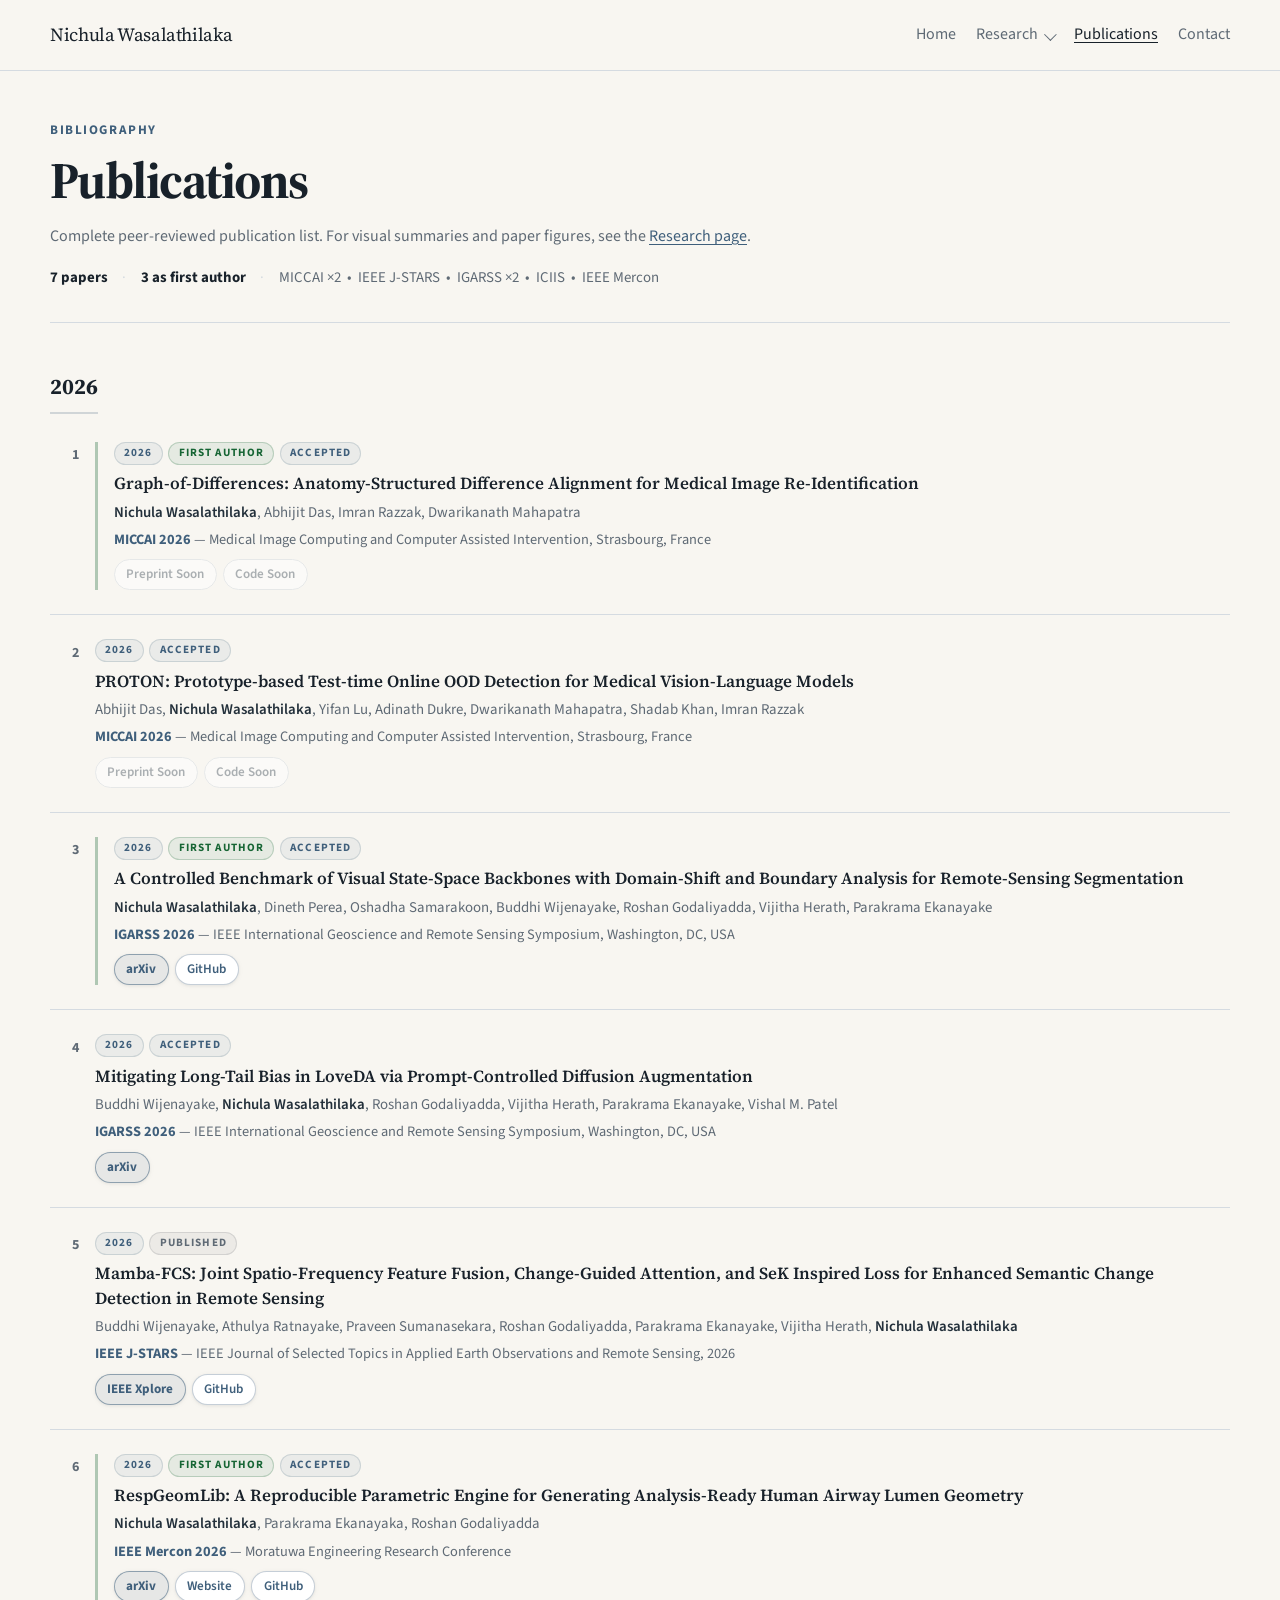
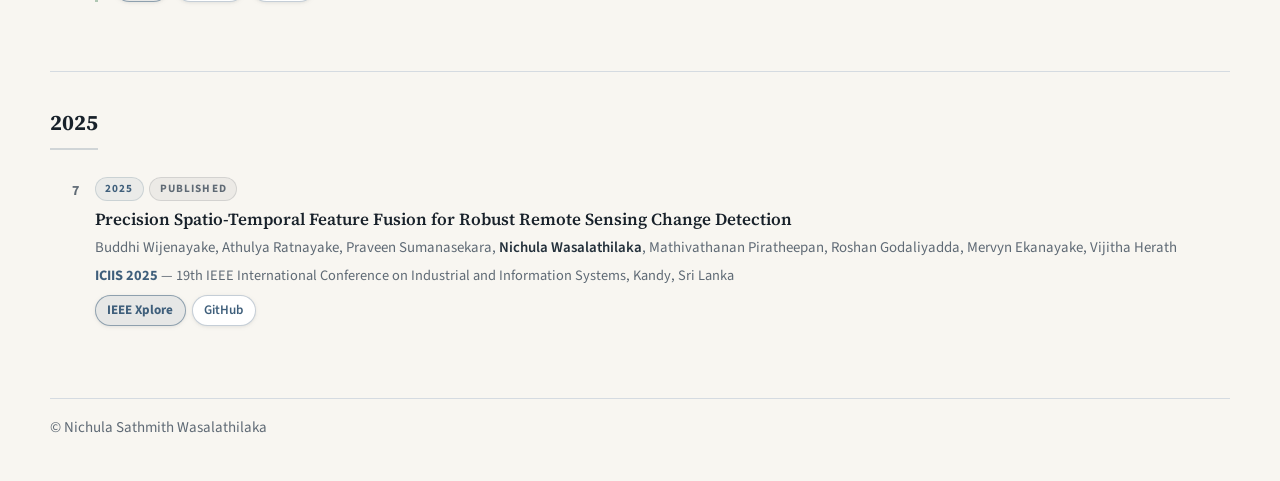
==== publications.html @ 3d4796ad "updated the portfolio" ====
<!DOCTYPE html>
<html lang="en">
<head>
  <meta charset="UTF-8" />
  <meta name="viewport" content="width=device-width, initial-scale=1.0" />
  <title>Publications | Nichula Sathmith Wasalathilaka</title>
  <meta name="description" content="Full publication list for Nichula Sathmith Wasalathilaka — 7 papers across MICCAI, IEEE J-STARS, IGARSS, ICIIS, and IEEE Mercon." />
  <meta name="author" content="Nichula Sathmith Wasalathilaka" />
  <meta name="robots" content="index, follow, max-image-preview:large" />
  <meta name="theme-color" content="#f8f6f1" />
  <link rel="icon" href="images/nichula_2.jpg" type="image/jpeg" />
  <link rel="apple-touch-icon" href="images/nichula_2.jpg" />
  <link rel="preconnect" href="https://fonts.googleapis.com" />
  <link rel="preconnect" href="https://fonts.gstatic.com" crossorigin />
  <link href="https://fonts.googleapis.com/css2?family=Source+Sans+3:wght@400;500;600;700&family=Source+Serif+4:wght@600;700;800&display=swap" rel="stylesheet" />
  <style>
    :root {
      --bg: #f8f6f1;
      --surface: #ffffff;
      --text: #23303b;
      --heading: #18212a;
      --muted: #5f6a75;
      --accent: #3f5f7b;
      --line: #d5dbe1;
      --radius: 0.65rem;
      --max-width: 1180px;
      --shadow-sm: 0 1px 3px rgba(24, 33, 42, 0.06), 0 1px 6px rgba(24, 33, 42, 0.04);
      --shadow-md: 0 4px 16px rgba(24, 33, 42, 0.09), 0 1px 4px rgba(24, 33, 42, 0.05);
    }

    * { box-sizing: border-box; margin: 0; padding: 0; }
    html { scroll-behavior: smooth; }
    body { font-family: "Source Sans 3", sans-serif; background: var(--bg); color: var(--text); line-height: 1.72; }
    img { display: block; max-width: 100%; }
    a { color: var(--accent); text-decoration: underline; text-decoration-thickness: 1px; text-underline-offset: 0.18em; }
    a:hover { color: var(--heading); }
    a:focus-visible, button:focus-visible { outline: 2px solid var(--accent); outline-offset: 3px; }

    .container { width: min(calc(100% - 2rem), var(--max-width)); margin: 0 auto; }

    /* ── Nav ── */
    .site-header {
      position: sticky; top: 0; z-index: 20;
      background: rgba(248, 246, 241, 0.94);
      border-bottom: 1px solid var(--line);
      backdrop-filter: blur(10px); -webkit-backdrop-filter: blur(10px);
    }
    .nav-bar { min-height: 4.4rem; display: flex; align-items: center; justify-content: space-between; gap: 1rem; }
    .brand { font-family: "Source Serif 4", serif; font-size: 1.16rem; line-height: 1.2; letter-spacing: -0.02em; color: var(--heading); text-decoration: none; }
    .nav-links { list-style: none; display: flex; flex-wrap: wrap; gap: 0.8rem 1.25rem; align-items: center; }
    .nav-links > li { position: relative; }
    .nav-links a { display: inline-flex; align-items: center; min-height: 2.5rem; color: var(--muted); text-decoration: none; transition: color 0.18s ease; }
    .nav-links a:hover, .nav-links a:focus-visible, .nav-links a.is-active { color: var(--heading); text-decoration: underline; }
    .nav-dropdown { position: relative; }
    .nav-dropdown-summary {
      display: inline-flex; align-items: center; gap: 0.45rem; min-height: 2.5rem;
      color: var(--muted); cursor: pointer; font: inherit; list-style: none; text-decoration: none;
    }
    .nav-dropdown-summary::-webkit-details-marker { display: none; }
    .nav-dropdown-summary:hover, .nav-dropdown-summary:focus-visible,
    .nav-dropdown[open] > .nav-dropdown-summary { color: var(--heading); }
    .nav-dropdown-summary::after {
      content: ""; width: 0.5rem; height: 0.5rem;
      border-right: 1.5px solid currentColor; border-bottom: 1.5px solid currentColor;
      transform: rotate(45deg) translateY(-0.08rem); transform-origin: 50% 50%; transition: transform 0.2s ease;
    }
    .nav-dropdown[open] > .nav-dropdown-summary::after,
    .nav-dropdown:hover > .nav-dropdown-summary::after,
    .nav-dropdown:focus-within > .nav-dropdown-summary::after { transform: rotate(225deg) translateY(-0.02rem); }
    .nav-dropdown-menu {
      position: absolute; top: calc(100% + 0.8rem); left: 0; z-index: 30;
      width: clamp(14.5rem, 24vw, 17.5rem); padding: 0.55rem;
      border: 1px solid var(--line); border-radius: 1.25rem;
      background: linear-gradient(180deg, rgba(255,255,255,0.94) 0%, rgba(248,246,241,0.98) 100%);
      box-shadow: 0 18px 42px rgba(24,33,42,0.1);
      backdrop-filter: blur(14px); -webkit-backdrop-filter: blur(14px);
      opacity: 0; visibility: hidden; pointer-events: none;
      transform: translateY(0.75rem); transition: opacity 0.2s ease, transform 0.2s ease, visibility 0.2s ease;
    }
    .nav-dropdown-menu::before {
      content: ""; display: block; height: 0.18rem; margin: 0.2rem 0 0.5rem; border-radius: 999px;
      background: linear-gradient(90deg, rgba(63,95,123,0.12) 0%, rgba(63,95,123,0.52) 45%, rgba(63,95,123,0.12) 100%);
    }
    .nav-dropdown[open] > .nav-dropdown-menu,
    .nav-dropdown:hover > .nav-dropdown-menu,
    .nav-dropdown:focus-within > .nav-dropdown-menu { opacity: 1; visibility: visible; pointer-events: auto; transform: translateY(0); }
    .nav-dropdown-menu ul { list-style: none; display: grid; gap: 0.2rem; }
    .nav-dropdown-menu a {
      display: block; padding: 0.85rem 1rem; border: 1px solid transparent; border-radius: 0.95rem;
      color: var(--heading); font-size: 0.97rem; font-weight: 600; line-height: 1.35; text-decoration: none;
      transition: background-color 0.2s ease, border-color 0.2s ease, color 0.2s ease, transform 0.2s ease;
    }
    .nav-dropdown-menu a:hover, .nav-dropdown-menu a:focus-visible {
      border-color: rgba(63,95,123,0.16); background: rgba(63,95,123,0.08); transform: translateY(-1px);
    }

    /* ── Page layout ── */
    main { padding: 3rem 0; }

    .page-header { padding-bottom: 2rem; border-bottom: 1px solid var(--line); }
    .page-kicker { display: block; margin-bottom: 0.7rem; color: var(--accent); font-size: 0.82rem; font-weight: 700; letter-spacing: 0.12em; text-transform: uppercase; }
    .page-title { font-family: "Source Serif 4", serif; font-size: clamp(2.1rem, 4vw, 3.2rem); line-height: 1.08; letter-spacing: -0.03em; color: var(--heading); }
    .page-intro { max-width: 44rem; margin-top: 0.9rem; color: var(--muted); }
    .page-stats { margin-top: 0.9rem; font-size: 0.93rem; color: var(--muted); display: flex; flex-wrap: wrap; gap: 0.35rem 0.9rem; align-items: center; }
    .page-stats strong { color: var(--heading); }

    /* ── Bibliography ── */
    .pub-year-section { margin-top: 2.8rem; }
    .pub-year-section + .pub-year-section { padding-top: 2rem; border-top: 1px solid var(--line); }

    .pub-year-label {
      font-family: "Source Serif 4", serif; font-size: 1.38rem; color: var(--heading);
      margin-bottom: 0.2rem; display: inline-block; padding-bottom: 0.4rem;
      border-bottom: 2px solid rgba(63, 95, 123, 0.22);
    }

    .pub-bib-list { list-style: none; display: grid; gap: 0; }

    .pub-bib-entry {
      display: grid; grid-template-columns: 1.8rem 1fr; gap: 0 1rem;
      padding: 1.5rem 0; border-bottom: 1px solid var(--line);
    }
    .pub-bib-entry:last-child { border-bottom: 0; }

    .pub-bib-entry--first-author .pub-bib-body {
      border-left: 3px solid rgba(22, 101, 52, 0.32);
      padding-left: 1rem;
    }

    .pub-bib-number { font-size: 0.88rem; font-weight: 700; color: var(--muted); padding-top: 0.1rem; text-align: right; font-variant-numeric: tabular-nums; }

    .pub-bib-body { display: flex; flex-direction: column; gap: 0.3rem; min-width: 0; }

    .pub-bib-badges { display: flex; flex-wrap: wrap; gap: 0.35rem; margin-bottom: 0.1rem; }

    .badge {
      display: inline-flex; align-items: center; padding: 0.14rem 0.58rem;
      border-radius: 999px; font-size: 0.7rem; font-weight: 700;
      letter-spacing: 0.1em; text-transform: uppercase; line-height: 1.5;
    }
    .badge--year    { background: rgba(63,95,123,0.07);  border: 1px solid rgba(63,95,123,0.18);  color: var(--accent); }
    .badge--first-author { background: rgba(22,101,52,0.08); border: 1px solid rgba(22,101,52,0.22); color: #166534; }
    .badge--accepted { background: rgba(63,95,123,0.07); border: 1px solid rgba(63,95,123,0.18); color: var(--accent); }
    .badge--published { background: rgba(24,33,42,0.05); border: 1px solid rgba(24,33,42,0.12); color: var(--muted); }

    .pub-bib-title { font-family: "Source Serif 4", serif; font-size: 1.06rem; line-height: 1.44; color: var(--heading); font-weight: 600; }

    .pub-bib-authors { font-size: 0.93rem; color: var(--muted); line-height: 1.58; }
    .pub-bib-authors strong { color: var(--text); font-weight: 600; }

    .pub-bib-venue { font-size: 0.9rem; color: var(--muted); line-height: 1.5; }
    .pub-bib-venue .venue-short { font-weight: 700; font-style: normal; color: var(--accent); }

    .pub-bib-links { display: flex; flex-wrap: wrap; gap: 0.38rem; margin-top: 0.25rem; }

    .pub-link {
      display: inline-flex; align-items: center; gap: 0.3rem;
      padding: 0.2rem 0.72rem; border: 1px solid rgba(63,95,123,0.3);
      border-radius: 999px; background: var(--surface); color: var(--accent);
      text-decoration: none; font-size: 0.82rem; font-weight: 600;
      box-shadow: var(--shadow-sm);
      transition: border-color 0.18s ease, background 0.18s ease, color 0.18s ease, transform 0.18s ease, box-shadow 0.18s ease;
    }
    .pub-link:hover { border-color: var(--accent); background: rgba(63,95,123,0.08); color: var(--heading); transform: translateY(-1px); box-shadow: var(--shadow-md); text-decoration: none; }
    .pub-link--primary { border-color: rgba(63,95,123,0.52); background: rgba(63,95,123,0.09); font-weight: 700; }
    .pub-link--muted { border-color: var(--line); color: var(--muted); cursor: default; pointer-events: none; opacity: 0.5; box-shadow: none; }

    /* ── Footer ── */
    .site-footer { padding: 0 0 2.5rem; }
    .footer-copy { padding-top: 1rem; border-top: 1px solid var(--line); color: var(--muted); font-size: 0.94rem; }

    @media (max-width: 760px) {
      .container { width: min(calc(100% - 1.25rem), var(--max-width)); }
      .nav-bar { min-height: auto; padding: 0.9rem 0 0.7rem; align-items: flex-start; flex-direction: column; }
      .nav-links { gap: 0.45rem 1rem; }
      .nav-dropdown-menu { left: 0; width: min(16rem, calc(100vw - 2.5rem)); transform: translateY(0.75rem); }
      .nav-dropdown[open] > .nav-dropdown-menu,
      .nav-dropdown:hover > .nav-dropdown-menu,
      .nav-dropdown:focus-within > .nav-dropdown-menu { transform: translateY(0); }
      main { padding-top: 2.5rem; }
      .pub-bib-entry { grid-template-columns: 1.5rem 1fr; gap: 0 0.65rem; }
      .pub-bib-entry--first-author .pub-bib-body { padding-left: 0.75rem; }
    }
  </style>
</head>
<body>
  <header class="site-header">
    <div class="container">
      <nav class="nav-bar" aria-label="Primary">
        <a class="brand" href="index.html">Nichula Wasalathilaka</a>
        <ul class="nav-links">
          <li><a href="index.html">Home</a></li>
          <li>
            <details class="nav-dropdown" data-nav-dropdown>
              <summary class="nav-dropdown-summary">Research</summary>
              <div class="nav-dropdown-menu">
                <ul>
                  <li><a href="research.html#remote-sensing">Remote Sensing</a></li>
                  <li><a href="research.html#medical-imaging-research">Medical Imaging</a></li>
                  <li><a href="research.html#systems-modeling">Systems Modeling</a></li>
                  <li><a href="research.html#research-all">All</a></li>
                </ul>
              </div>
            </details>
          </li>
          <li><a class="is-active" href="publications.html">Publications</a></li>
          <li><a href="index.html#contact">Contact</a></li>
        </ul>
      </nav>
    </div>
  </header>

  <main>
    <div class="container">
      <header class="page-header">
        <span class="page-kicker">Bibliography</span>
        <h1 class="page-title">Publications</h1>
        <p class="page-intro">Complete peer-reviewed publication list. For visual summaries and paper figures, see the <a href="research.html">Research page</a>.</p>
        <div class="page-stats">
          <strong>7 papers</strong>
          <span style="color:var(--line);">·</span>
          <strong>3 as first author</strong>
          <span style="color:var(--line);">·</span>
          <span>MICCAI &times;2 &nbsp;&bull;&nbsp; IEEE J-STARS &nbsp;&bull;&nbsp; IGARSS &times;2 &nbsp;&bull;&nbsp; ICIIS &nbsp;&bull;&nbsp; IEEE Mercon</span>
        </div>
      </header>

      <!-- ── 2026 ── -->
      <div class="pub-year-section">
        <h2 class="pub-year-label">2026</h2>
        <ol class="pub-bib-list">

          <li class="pub-bib-entry pub-bib-entry--first-author" id="pub-god-miccai-2026">
            <span class="pub-bib-number">1</span>
            <div class="pub-bib-body">
              <div class="pub-bib-badges">
                <span class="badge badge--year">2026</span>
                <span class="badge badge--first-author">First Author</span>
                <span class="badge badge--accepted">Accepted</span>
              </div>
              <p class="pub-bib-title">Graph-of-Differences: Anatomy-Structured Difference Alignment for Medical Image Re-Identification</p>
              <p class="pub-bib-authors"><strong>Nichula Wasalathilaka</strong>, Abhijit Das, Imran Razzak, Dwarikanath Mahapatra</p>
              <p class="pub-bib-venue"><span class="venue-short">MICCAI 2026</span> &mdash; Medical Image Computing and Computer Assisted Intervention, Strasbourg, France</p>
              <div class="pub-bib-links">
                <span class="pub-link pub-link--muted">Preprint Soon</span>
                <span class="pub-link pub-link--muted">Code Soon</span>
              </div>
            </div>
          </li>

          <li class="pub-bib-entry" id="pub-proton-miccai-2026">
            <span class="pub-bib-number">2</span>
            <div class="pub-bib-body">
              <div class="pub-bib-badges">
                <span class="badge badge--year">2026</span>
                <span class="badge badge--accepted">Accepted</span>
              </div>
              <p class="pub-bib-title">PROTON: Prototype-based Test-time Online OOD Detection for Medical Vision-Language Models</p>
              <p class="pub-bib-authors">Abhijit Das, <strong>Nichula Wasalathilaka</strong>, Yifan Lu, Adinath Dukre, Dwarikanath Mahapatra, Shadab Khan, Imran Razzak</p>
              <p class="pub-bib-venue"><span class="venue-short">MICCAI 2026</span> &mdash; Medical Image Computing and Computer Assisted Intervention, Strasbourg, France</p>
              <div class="pub-bib-links">
                <span class="pub-link pub-link--muted">Preprint Soon</span>
                <span class="pub-link pub-link--muted">Code Soon</span>
              </div>
            </div>
          </li>

          <li class="pub-bib-entry pub-bib-entry--first-author" id="pub-vss-igarss-2026">
            <span class="pub-bib-number">3</span>
            <div class="pub-bib-body">
              <div class="pub-bib-badges">
                <span class="badge badge--year">2026</span>
                <span class="badge badge--first-author">First Author</span>
                <span class="badge badge--accepted">Accepted</span>
              </div>
              <p class="pub-bib-title">A Controlled Benchmark of Visual State-Space Backbones with Domain-Shift and Boundary Analysis for Remote-Sensing Segmentation</p>
              <p class="pub-bib-authors"><strong>Nichula Wasalathilaka</strong>, Dineth Perea, Oshadha Samarakoon, Buddhi Wijenayake, Roshan Godaliyadda, Vijitha Herath, Parakrama Ekanayake</p>
              <p class="pub-bib-venue"><span class="venue-short">IGARSS 2026</span> &mdash; IEEE International Geoscience and Remote Sensing Symposium, Washington, DC, USA</p>
              <div class="pub-bib-links">
                <a class="pub-link pub-link--primary" href="https://arxiv.org/pdf/2604.18721" target="_blank" rel="noopener noreferrer">arXiv</a>
                <a class="pub-link" href="https://github.com/Dineth14/Mamba-Segmentation" target="_blank" rel="noopener noreferrer">GitHub</a>
              </div>
            </div>
          </li>

          <li class="pub-bib-entry" id="pub-loveda-igarss-2026">
            <span class="pub-bib-number">4</span>
            <div class="pub-bib-body">
              <div class="pub-bib-badges">
                <span class="badge badge--year">2026</span>
                <span class="badge badge--accepted">Accepted</span>
              </div>
              <p class="pub-bib-title">Mitigating Long-Tail Bias in LoveDA via Prompt-Controlled Diffusion Augmentation</p>
              <p class="pub-bib-authors">Buddhi Wijenayake, <strong>Nichula Wasalathilaka</strong>, Roshan Godaliyadda, Vijitha Herath, Parakrama Ekanayake, Vishal M. Patel</p>
              <p class="pub-bib-venue"><span class="venue-short">IGARSS 2026</span> &mdash; IEEE International Geoscience and Remote Sensing Symposium, Washington, DC, USA</p>
              <div class="pub-bib-links">
                <a class="pub-link pub-link--primary" href="https://arxiv.org/abs/2602.04749" target="_blank" rel="noopener noreferrer">arXiv</a>
              </div>
            </div>
          </li>

          <li class="pub-bib-entry" id="pub-mambafcs-jstars-2026">
            <span class="pub-bib-number">5</span>
            <div class="pub-bib-body">
              <div class="pub-bib-badges">
                <span class="badge badge--year">2026</span>
                <span class="badge badge--published">Published</span>
              </div>
              <p class="pub-bib-title">Mamba-FCS: Joint Spatio-Frequency Feature Fusion, Change-Guided Attention, and SeK Inspired Loss for Enhanced Semantic Change Detection in Remote Sensing</p>
              <p class="pub-bib-authors">Buddhi Wijenayake, Athulya Ratnayake, Praveen Sumanasekara, Roshan Godaliyadda, Parakrama Ekanayake, Vijitha Herath, <strong>Nichula Wasalathilaka</strong></p>
              <p class="pub-bib-venue"><span class="venue-short">IEEE J-STARS</span> &mdash; IEEE Journal of Selected Topics in Applied Earth Observations and Remote Sensing, 2026</p>
              <div class="pub-bib-links">
                <a class="pub-link pub-link--primary" href="https://ieeexplore.ieee.org/document/11391528" target="_blank" rel="noopener noreferrer">IEEE Xplore</a>
                <a class="pub-link" href="https://github.com/Buddhi19/Mamba-FCS.git" target="_blank" rel="noopener noreferrer">GitHub</a>
              </div>
            </div>
          </li>

          <li class="pub-bib-entry pub-bib-entry--first-author" id="pub-respgeomlib-mercon-2026">
            <span class="pub-bib-number">6</span>
            <div class="pub-bib-body">
              <div class="pub-bib-badges">
                <span class="badge badge--year">2026</span>
                <span class="badge badge--first-author">First Author</span>
                <span class="badge badge--accepted">Accepted</span>
              </div>
              <p class="pub-bib-title">RespGeomLib: A Reproducible Parametric Engine for Generating Analysis-Ready Human Airway Lumen Geometry</p>
              <p class="pub-bib-authors"><strong>Nichula Wasalathilaka</strong>, Parakrama Ekanayaka, Roshan Godaliyadda</p>
              <p class="pub-bib-venue"><span class="venue-short">IEEE Mercon 2026</span> &mdash; Moratuwa Engineering Research Conference</p>
              <div class="pub-bib-links">
                <a class="pub-link pub-link--primary" href="https://arxiv.org/abs/2606.19169" target="_blank" rel="noopener noreferrer">arXiv</a>
                <a class="pub-link" href="https://nichula01.github.io/Respgeomlib/" target="_blank" rel="noopener noreferrer">Website</a>
                <a class="pub-link" href="https://github.com/nichula01/RespGeomLib" target="_blank" rel="noopener noreferrer">GitHub</a>
              </div>
            </div>
          </li>

        </ol>
      </div>

      <!-- ── 2025 ── -->
      <div class="pub-year-section">
        <h2 class="pub-year-label">2025</h2>
        <ol class="pub-bib-list">

          <li class="pub-bib-entry" id="pub-iciis-2025">
            <span class="pub-bib-number">7</span>
            <div class="pub-bib-body">
              <div class="pub-bib-badges">
                <span class="badge badge--year">2025</span>
                <span class="badge badge--published">Published</span>
              </div>
              <p class="pub-bib-title">Precision Spatio-Temporal Feature Fusion for Robust Remote Sensing Change Detection</p>
              <p class="pub-bib-authors">Buddhi Wijenayake, Athulya Ratnayake, Praveen Sumanasekara, <strong>Nichula Wasalathilaka</strong>, Mathivathanan Piratheepan, Roshan Godaliyadda, Mervyn Ekanayake, Vijitha Herath</p>
              <p class="pub-bib-venue"><span class="venue-short">ICIIS 2025</span> &mdash; 19th IEEE International Conference on Industrial and Information Systems, Kandy, Sri Lanka</p>
              <div class="pub-bib-links">
                <a class="pub-link pub-link--primary" href="https://ieeexplore.ieee.org/document/11450773" target="_blank" rel="noopener noreferrer">IEEE Xplore</a>
                <a class="pub-link" href="https://github.com/Buddhi19/MambaCD.git" target="_blank" rel="noopener noreferrer">GitHub</a>
              </div>
            </div>
          </li>

        </ol>
      </div>

    </div>
  </main>

  <footer class="site-footer">
    <div class="container">
      <p class="footer-copy">&copy; Nichula Sathmith Wasalathilaka</p>
    </div>
  </footer>

  <script>
    const navDropdown = document.querySelector("[data-nav-dropdown]");
    if (navDropdown) {
      const navSummary = navDropdown.querySelector(".nav-dropdown-summary");
      const navMenuLinks = navDropdown.querySelectorAll(".nav-dropdown-menu a");
      const closeNavDropdown = () => { navDropdown.open = false; };
      navMenuLinks.forEach((link) => { link.addEventListener("click", closeNavDropdown); });
      document.addEventListener("click", (event) => {
        if (!navDropdown.contains(event.target)) closeNavDropdown();
      });
      document.addEventListener("keydown", (event) => {
        if (event.key === "Escape" && navDropdown.open) {
          closeNavDropdown();
          navSummary.focus();
        }
      });
    }
  </script>
</body>
</html>
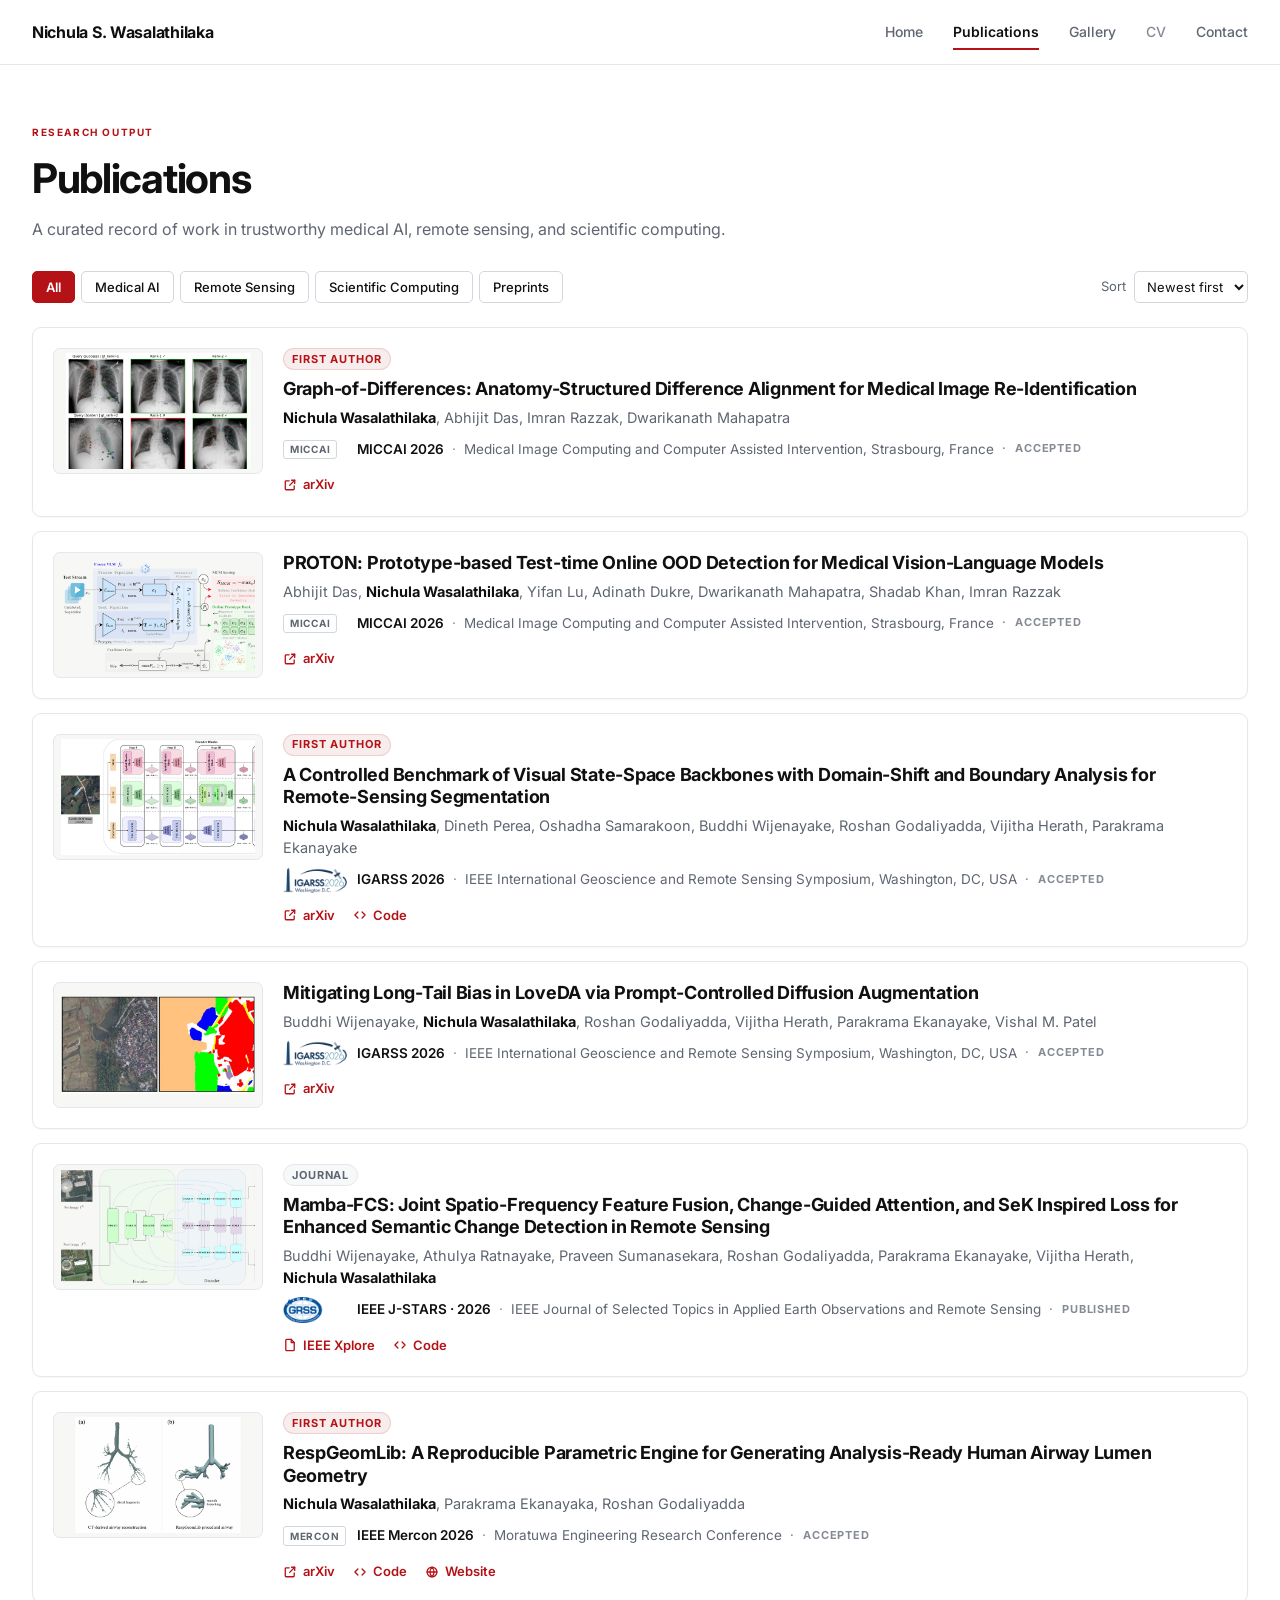
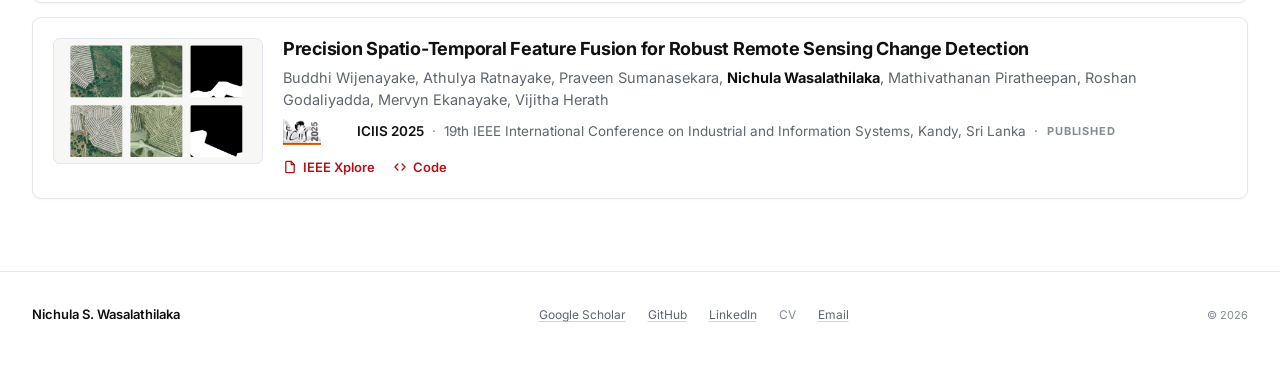
==== commit 3254e601: "Redesign academic research website" ====
--- a/publications.html
+++ b/publications.html
@@ -3,392 +3,405 @@
 <head>
   <meta charset="UTF-8" />
   <meta name="viewport" content="width=device-width, initial-scale=1.0" />
-  <title>Publications | Nichula Sathmith Wasalathilaka</title>
-  <meta name="description" content="Full publication list for Nichula Sathmith Wasalathilaka — 7 papers across MICCAI, IEEE J-STARS, IGARSS, ICIIS, and IEEE Mercon." />
+  <title>Publications | Nichula S. Wasalathilaka</title>
+  <meta name="description" content="Publications and manuscripts in trustworthy medical AI, remote sensing, and scientific computing." />
   <meta name="author" content="Nichula Sathmith Wasalathilaka" />
   <meta name="robots" content="index, follow, max-image-preview:large" />
-  <meta name="theme-color" content="#f8f6f1" />
+  <meta name="theme-color" content="#ffffff" />
+  <link rel="canonical" href="https://nichula01.github.io/publications.html" />
+  <meta property="og:type" content="website" />
+  <meta property="og:site_name" content="Nichula Sathmith Wasalathilaka | Research Portfolio" />
+  <meta property="og:title" content="Publications | Nichula S. Wasalathilaka" />
+  <meta property="og:description" content="Publications and manuscripts in trustworthy medical AI, remote sensing, and scientific computing." />
+  <meta property="og:url" content="https://nichula01.github.io/publications.html" />
+  <meta property="og:image" content="https://nichula01.github.io/images/nichula_2.jpg" />
+  <meta property="og:image:alt" content="Portrait of Nichula Sathmith Wasalathilaka" />
+  <meta name="twitter:card" content="summary_large_image" />
+  <meta name="twitter:title" content="Publications | Nichula S. Wasalathilaka" />
+  <meta name="twitter:description" content="Publications and manuscripts in trustworthy medical AI, remote sensing, and scientific computing." />
+  <meta name="twitter:image" content="https://nichula01.github.io/images/nichula_2.jpg" />
   <link rel="icon" href="images/nichula_2.jpg" type="image/jpeg" />
   <link rel="apple-touch-icon" href="images/nichula_2.jpg" />
   <link rel="preconnect" href="https://fonts.googleapis.com" />
   <link rel="preconnect" href="https://fonts.gstatic.com" crossorigin />
-  <link href="https://fonts.googleapis.com/css2?family=Source+Sans+3:wght@400;500;600;700&family=Source+Serif+4:wght@600;700;800&display=swap" rel="stylesheet" />
-  <style>
-    :root {
-      --bg: #f8f6f1;
-      --surface: #ffffff;
-      --text: #23303b;
-      --heading: #18212a;
-      --muted: #5f6a75;
-      --accent: #3f5f7b;
-      --line: #d5dbe1;
-      --radius: 0.65rem;
-      --max-width: 1180px;
-      --shadow-sm: 0 1px 3px rgba(24, 33, 42, 0.06), 0 1px 6px rgba(24, 33, 42, 0.04);
-      --shadow-md: 0 4px 16px rgba(24, 33, 42, 0.09), 0 1px 4px rgba(24, 33, 42, 0.05);
+  <link href="https://fonts.googleapis.com/css2?family=Inter:wght@400..700&display=swap" rel="stylesheet" />
+  <link rel="stylesheet" href="assets/css/site.css" />
+  <script type="application/ld+json">
+    {
+      "@context": "https://schema.org",
+      "@type": "Person",
+      "name": "Nichula Sathmith Wasalathilaka",
+      "alternateName": "Nichula S. Wasalathilaka",
+      "url": "https://nichula01.github.io/",
+      "image": "https://nichula01.github.io/images/nichula_2.jpg",
+      "jobTitle": "Final-year Electrical and Electronic Engineering Undergraduate",
+      "description": "Nichula Sathmith Wasalathilaka is a final-year Electrical and Electronic Engineering undergraduate at the University of Peradeniya and a visiting research student at MBZUAI, working across remote sensing, medical AI, computer vision, signal processing, and scientific machine learning.",
+      "email": "mailto:e20425@eng.pdn.ac.lk",
+      "affiliation": [
+        {
+          "@type": "CollegeOrUniversity",
+          "name": "University of Peradeniya"
+        },
+        {
+          "@type": "CollegeOrUniversity",
+          "name": "Mohamed bin Zayed University of Artificial Intelligence"
+        }
+      ],
+      "sameAs": [
+        "https://scholar.google.com/citations?hl=en&user=704xSSwAAAAJ",
+        "https://github.com/nichula01",
+        "https://www.linkedin.com/in/nichula-wasalathilaka/"
+      ],
+      "knowsAbout": [
+        "Remote sensing",
+        "Medical AI",
+        "Computer vision",
+        "Signal processing",
+        "Trustworthy AI",
+        "Scientific machine learning"
+      ]
     }
-
-    * { box-sizing: border-box; margin: 0; padding: 0; }
-    html { scroll-behavior: smooth; }
-    body { font-family: "Source Sans 3", sans-serif; background: var(--bg); color: var(--text); line-height: 1.72; }
-    img { display: block; max-width: 100%; }
-    a { color: var(--accent); text-decoration: underline; text-decoration-thickness: 1px; text-underline-offset: 0.18em; }
-    a:hover { color: var(--heading); }
-    a:focus-visible, button:focus-visible { outline: 2px solid var(--accent); outline-offset: 3px; }
-
-    .container { width: min(calc(100% - 2rem), var(--max-width)); margin: 0 auto; }
-
-    /* ── Nav ── */
-    .site-header {
-      position: sticky; top: 0; z-index: 20;
-      background: rgba(248, 246, 241, 0.94);
-      border-bottom: 1px solid var(--line);
-      backdrop-filter: blur(10px); -webkit-backdrop-filter: blur(10px);
-    }
-    .nav-bar { min-height: 4.4rem; display: flex; align-items: center; justify-content: space-between; gap: 1rem; }
-    .brand { font-family: "Source Serif 4", serif; font-size: 1.16rem; line-height: 1.2; letter-spacing: -0.02em; color: var(--heading); text-decoration: none; }
-    .nav-links { list-style: none; display: flex; flex-wrap: wrap; gap: 0.8rem 1.25rem; align-items: center; }
-    .nav-links > li { position: relative; }
-    .nav-links a { display: inline-flex; align-items: center; min-height: 2.5rem; color: var(--muted); text-decoration: none; transition: color 0.18s ease; }
-    .nav-links a:hover, .nav-links a:focus-visible, .nav-links a.is-active { color: var(--heading); text-decoration: underline; }
-    .nav-dropdown { position: relative; }
-    .nav-dropdown-summary {
-      display: inline-flex; align-items: center; gap: 0.45rem; min-height: 2.5rem;
-      color: var(--muted); cursor: pointer; font: inherit; list-style: none; text-decoration: none;
-    }
-    .nav-dropdown-summary::-webkit-details-marker { display: none; }
-    .nav-dropdown-summary:hover, .nav-dropdown-summary:focus-visible,
-    .nav-dropdown[open] > .nav-dropdown-summary { color: var(--heading); }
-    .nav-dropdown-summary::after {
-      content: ""; width: 0.5rem; height: 0.5rem;
-      border-right: 1.5px solid currentColor; border-bottom: 1.5px solid currentColor;
-      transform: rotate(45deg) translateY(-0.08rem); transform-origin: 50% 50%; transition: transform 0.2s ease;
-    }
-    .nav-dropdown[open] > .nav-dropdown-summary::after,
-    .nav-dropdown:hover > .nav-dropdown-summary::after,
-    .nav-dropdown:focus-within > .nav-dropdown-summary::after { transform: rotate(225deg) translateY(-0.02rem); }
-    .nav-dropdown-menu {
-      position: absolute; top: calc(100% + 0.8rem); left: 0; z-index: 30;
-      width: clamp(14.5rem, 24vw, 17.5rem); padding: 0.55rem;
-      border: 1px solid var(--line); border-radius: 1.25rem;
-      background: linear-gradient(180deg, rgba(255,255,255,0.94) 0%, rgba(248,246,241,0.98) 100%);
-      box-shadow: 0 18px 42px rgba(24,33,42,0.1);
-      backdrop-filter: blur(14px); -webkit-backdrop-filter: blur(14px);
-      opacity: 0; visibility: hidden; pointer-events: none;
-      transform: translateY(0.75rem); transition: opacity 0.2s ease, transform 0.2s ease, visibility 0.2s ease;
-    }
-    .nav-dropdown-menu::before {
-      content: ""; display: block; height: 0.18rem; margin: 0.2rem 0 0.5rem; border-radius: 999px;
-      background: linear-gradient(90deg, rgba(63,95,123,0.12) 0%, rgba(63,95,123,0.52) 45%, rgba(63,95,123,0.12) 100%);
-    }
-    .nav-dropdown[open] > .nav-dropdown-menu,
-    .nav-dropdown:hover > .nav-dropdown-menu,
-    .nav-dropdown:focus-within > .nav-dropdown-menu { opacity: 1; visibility: visible; pointer-events: auto; transform: translateY(0); }
-    .nav-dropdown-menu ul { list-style: none; display: grid; gap: 0.2rem; }
-    .nav-dropdown-menu a {
-      display: block; padding: 0.85rem 1rem; border: 1px solid transparent; border-radius: 0.95rem;
-      color: var(--heading); font-size: 0.97rem; font-weight: 600; line-height: 1.35; text-decoration: none;
-      transition: background-color 0.2s ease, border-color 0.2s ease, color 0.2s ease, transform 0.2s ease;
-    }
-    .nav-dropdown-menu a:hover, .nav-dropdown-menu a:focus-visible {
-      border-color: rgba(63,95,123,0.16); background: rgba(63,95,123,0.08); transform: translateY(-1px);
-    }
-
-    /* ── Page layout ── */
-    main { padding: 3rem 0; }
-
-    .page-header { padding-bottom: 2rem; border-bottom: 1px solid var(--line); }
-    .page-kicker { display: block; margin-bottom: 0.7rem; color: var(--accent); font-size: 0.82rem; font-weight: 700; letter-spacing: 0.12em; text-transform: uppercase; }
-    .page-title { font-family: "Source Serif 4", serif; font-size: clamp(2.1rem, 4vw, 3.2rem); line-height: 1.08; letter-spacing: -0.03em; color: var(--heading); }
-    .page-intro { max-width: 44rem; margin-top: 0.9rem; color: var(--muted); }
-    .page-stats { margin-top: 0.9rem; font-size: 0.93rem; color: var(--muted); display: flex; flex-wrap: wrap; gap: 0.35rem 0.9rem; align-items: center; }
-    .page-stats strong { color: var(--heading); }
-
-    /* ── Bibliography ── */
-    .pub-year-section { margin-top: 2.8rem; }
-    .pub-year-section + .pub-year-section { padding-top: 2rem; border-top: 1px solid var(--line); }
-
-    .pub-year-label {
-      font-family: "Source Serif 4", serif; font-size: 1.38rem; color: var(--heading);
-      margin-bottom: 0.2rem; display: inline-block; padding-bottom: 0.4rem;
-      border-bottom: 2px solid rgba(63, 95, 123, 0.22);
-    }
-
-    .pub-bib-list { list-style: none; display: grid; gap: 0; }
-
-    .pub-bib-entry {
-      display: grid; grid-template-columns: 1.8rem 1fr; gap: 0 1rem;
-      padding: 1.5rem 0; border-bottom: 1px solid var(--line);
-    }
-    .pub-bib-entry:last-child { border-bottom: 0; }
-
-    .pub-bib-entry--first-author .pub-bib-body {
-      border-left: 3px solid rgba(22, 101, 52, 0.32);
-      padding-left: 1rem;
-    }
-
-    .pub-bib-number { font-size: 0.88rem; font-weight: 700; color: var(--muted); padding-top: 0.1rem; text-align: right; font-variant-numeric: tabular-nums; }
-
-    .pub-bib-body { display: flex; flex-direction: column; gap: 0.3rem; min-width: 0; }
-
-    .pub-bib-badges { display: flex; flex-wrap: wrap; gap: 0.35rem; margin-bottom: 0.1rem; }
-
-    .badge {
-      display: inline-flex; align-items: center; padding: 0.14rem 0.58rem;
-      border-radius: 999px; font-size: 0.7rem; font-weight: 700;
-      letter-spacing: 0.1em; text-transform: uppercase; line-height: 1.5;
-    }
-    .badge--year    { background: rgba(63,95,123,0.07);  border: 1px solid rgba(63,95,123,0.18);  color: var(--accent); }
-    .badge--first-author { background: rgba(22,101,52,0.08); border: 1px solid rgba(22,101,52,0.22); color: #166534; }
-    .badge--accepted { background: rgba(63,95,123,0.07); border: 1px solid rgba(63,95,123,0.18); color: var(--accent); }
-    .badge--published { background: rgba(24,33,42,0.05); border: 1px solid rgba(24,33,42,0.12); color: var(--muted); }
-
-    .pub-bib-title { font-family: "Source Serif 4", serif; font-size: 1.06rem; line-height: 1.44; color: var(--heading); font-weight: 600; }
-
-    .pub-bib-authors { font-size: 0.93rem; color: var(--muted); line-height: 1.58; }
-    .pub-bib-authors strong { color: var(--text); font-weight: 600; }
-
-    .pub-bib-venue { font-size: 0.9rem; color: var(--muted); line-height: 1.5; }
-    .pub-bib-venue .venue-short { font-weight: 700; font-style: normal; color: var(--accent); }
-
-    .pub-bib-links { display: flex; flex-wrap: wrap; gap: 0.38rem; margin-top: 0.25rem; }
-
-    .pub-link {
-      display: inline-flex; align-items: center; gap: 0.3rem;
-      padding: 0.2rem 0.72rem; border: 1px solid rgba(63,95,123,0.3);
-      border-radius: 999px; background: var(--surface); color: var(--accent);
-      text-decoration: none; font-size: 0.82rem; font-weight: 600;
-      box-shadow: var(--shadow-sm);
-      transition: border-color 0.18s ease, background 0.18s ease, color 0.18s ease, transform 0.18s ease, box-shadow 0.18s ease;
-    }
-    .pub-link:hover { border-color: var(--accent); background: rgba(63,95,123,0.08); color: var(--heading); transform: translateY(-1px); box-shadow: var(--shadow-md); text-decoration: none; }
-    .pub-link--primary { border-color: rgba(63,95,123,0.52); background: rgba(63,95,123,0.09); font-weight: 700; }
-    .pub-link--muted { border-color: var(--line); color: var(--muted); cursor: default; pointer-events: none; opacity: 0.5; box-shadow: none; }
-
-    /* ── Footer ── */
-    .site-footer { padding: 0 0 2.5rem; }
-    .footer-copy { padding-top: 1rem; border-top: 1px solid var(--line); color: var(--muted); font-size: 0.94rem; }
-
-    @media (max-width: 760px) {
-      .container { width: min(calc(100% - 1.25rem), var(--max-width)); }
-      .nav-bar { min-height: auto; padding: 0.9rem 0 0.7rem; align-items: flex-start; flex-direction: column; }
-      .nav-links { gap: 0.45rem 1rem; }
-      .nav-dropdown-menu { left: 0; width: min(16rem, calc(100vw - 2.5rem)); transform: translateY(0.75rem); }
-      .nav-dropdown[open] > .nav-dropdown-menu,
-      .nav-dropdown:hover > .nav-dropdown-menu,
-      .nav-dropdown:focus-within > .nav-dropdown-menu { transform: translateY(0); }
-      main { padding-top: 2.5rem; }
-      .pub-bib-entry { grid-template-columns: 1.5rem 1fr; gap: 0 0.65rem; }
-      .pub-bib-entry--first-author .pub-bib-body { padding-left: 0.75rem; }
-    }
-  </style>
+  </script>
 </head>
 <body>
+  <a class="skip-link" href="#main">Skip to main content</a>
+
+  <!--
+    Line glyphs for the action links. Four 16px symbols, referenced by <use>
+    below, so the page carries no icon library and no repeated path data.
+  -->
+  <svg width="0" height="0" aria-hidden="true" focusable="false" style="position:absolute">
+    <defs>
+      <symbol id="icon-paper" viewBox="0 0 16 16">
+        <path d="M9.4 1.6H4.2a1 1 0 0 0-1 1v10.8a1 1 0 0 0 1 1h7.6a1 1 0 0 0 1-1V5.2z" />
+        <path d="M9.4 1.6v3.6h3.4" />
+      </symbol>
+      <symbol id="icon-external" viewBox="0 0 16 16">
+        <path d="M7 3.2H3.6a1 1 0 0 0-1 1v8.2a1 1 0 0 0 1 1h8.2a1 1 0 0 0 1-1V9" />
+        <path d="M9.8 2.6h3.6v3.6" />
+        <path d="M13.4 2.6 7.6 8.4" />
+      </symbol>
+      <symbol id="icon-code" viewBox="0 0 16 16">
+        <path d="M5.6 4.6 2.2 8l3.4 3.4" />
+        <path d="M10.4 4.6 13.8 8l-3.4 3.4" />
+      </symbol>
+      <symbol id="icon-project" viewBox="0 0 16 16">
+        <circle cx="8" cy="8" r="5.6" />
+        <path d="M2.4 8h11.2" />
+        <path d="M8 2.4c1.5 1.6 2.3 3.5 2.3 5.6S9.5 12 8 13.6C6.5 12 5.7 10.1 5.7 8S6.5 4 8 2.4Z" />
+      </symbol>
+    </defs>
+  </svg>
+
   <header class="site-header">
-    <div class="container">
-      <nav class="nav-bar" aria-label="Primary">
-        <a class="brand" href="index.html">Nichula Wasalathilaka</a>
-        <ul class="nav-links">
-          <li><a href="index.html">Home</a></li>
-          <li>
-            <details class="nav-dropdown" data-nav-dropdown>
-              <summary class="nav-dropdown-summary">Research</summary>
-              <div class="nav-dropdown-menu">
-                <ul>
-                  <li><a href="research.html#remote-sensing">Remote Sensing</a></li>
-                  <li><a href="research.html#medical-imaging-research">Medical Imaging</a></li>
-                  <li><a href="research.html#systems-modeling">Systems Modeling</a></li>
-                  <li><a href="research.html#research-all">All</a></li>
-                </ul>
-              </div>
-            </details>
-          </li>
-          <li><a class="is-active" href="publications.html">Publications</a></li>
-          <li><a href="index.html#contact">Contact</a></li>
+    <div class="container site-header__inner">
+      <a class="brand" href="index.html">Nichula S. Wasalathilaka</a>
+
+      <button class="nav-toggle" type="button" data-nav-toggle aria-expanded="false" aria-controls="site-nav">
+        <span class="nav-toggle__bars" aria-hidden="true"></span>
+        <span data-nav-toggle-label>Menu</span>
+      </button>
+
+      <nav class="site-nav" id="site-nav" aria-label="Primary">
+        <ul class="site-nav__list">
+          <li><a class="site-nav__link" href="index.html">Home</a></li>
+          <li><a class="site-nav__link" href="publications.html" aria-current="page">Publications</a></li>
+          <li><a class="site-nav__link" href="gallery.html">Gallery</a></li>
+          <!--
+            CV: cv/Nichula_Wasalathilaka_CV.pdf is not in this repository yet, so
+            this entry is inert rather than a link that 404s. When the PDF lands,
+            swap the <span> for:
+            <a class="site-nav__link" href="cv/Nichula_Wasalathilaka_CV.pdf">CV</a>
+          -->
+          <li><span class="site-nav__link is-unavailable" aria-disabled="true" title="CV coming soon">CV</span></li>
+          <li><a class="site-nav__link" href="index.html#contact">Contact</a></li>
         </ul>
       </nav>
     </div>
   </header>
 
-  <main>
-    <div class="container">
-      <header class="page-header">
-        <span class="page-kicker">Bibliography</span>
-        <h1 class="page-title">Publications</h1>
-        <p class="page-intro">Complete peer-reviewed publication list. For visual summaries and paper figures, see the <a href="research.html">Research page</a>.</p>
-        <div class="page-stats">
-          <strong>7 papers</strong>
-          <span style="color:var(--line);">·</span>
-          <strong>3 as first author</strong>
-          <span style="color:var(--line);">·</span>
-          <span>MICCAI &times;2 &nbsp;&bull;&nbsp; IEEE J-STARS &nbsp;&bull;&nbsp; IGARSS &times;2 &nbsp;&bull;&nbsp; ICIIS &nbsp;&bull;&nbsp; IEEE Mercon</span>
+  <main id="main">
+
+    <!-- ================= HERO ================= -->
+    <section class="pubs-hero container" aria-labelledby="publications-heading">
+      <span class="kicker">Research output</span>
+      <h1 class="pubs-hero__title" id="publications-heading">Publications</h1>
+      <p class="pubs-hero__lede">A curated record of work in trustworthy medical AI, remote sensing, and scientific computing.</p>
+    </section>
+
+    <!-- ================= ARCHIVE ================= -->
+    <section class="pubs-archive container" aria-labelledby="archive-heading">
+      <h2 class="visually-hidden" id="archive-heading">Publication list</h2>
+
+      <!--
+        Hidden in the markup and revealed by assets/js/publications.js. Without
+        JavaScript no controls are offered and the complete list below is still
+        readable, in newest-first order.
+      -->
+      <div class="pubs-controls" data-pub-controls hidden>
+        <div class="pubs-filters" role="group" aria-label="Filter publications by research area">
+          <button class="pubs-filter" type="button" data-filter="all" aria-pressed="true">All</button>
+          <button class="pubs-filter" type="button" data-filter="medical-ai" aria-pressed="false">Medical AI</button>
+          <button class="pubs-filter" type="button" data-filter="remote-sensing" aria-pressed="false">Remote Sensing</button>
+          <button class="pubs-filter" type="button" data-filter="scientific-computing" aria-pressed="false">Scientific Computing</button>
+          <button class="pubs-filter" type="button" data-filter="preprint" aria-pressed="false">Preprints</button>
         </div>
-      </header>
-
-      <!-- ── 2026 ── -->
-      <div class="pub-year-section">
-        <h2 class="pub-year-label">2026</h2>
-        <ol class="pub-bib-list">
-
-          <li class="pub-bib-entry pub-bib-entry--first-author" id="pub-god-miccai-2026">
-            <span class="pub-bib-number">1</span>
-            <div class="pub-bib-body">
-              <div class="pub-bib-badges">
-                <span class="badge badge--year">2026</span>
-                <span class="badge badge--first-author">First Author</span>
-                <span class="badge badge--accepted">Accepted</span>
-              </div>
-              <p class="pub-bib-title">Graph-of-Differences: Anatomy-Structured Difference Alignment for Medical Image Re-Identification</p>
-              <p class="pub-bib-authors"><strong>Nichula Wasalathilaka</strong>, Abhijit Das, Imran Razzak, Dwarikanath Mahapatra</p>
-              <p class="pub-bib-venue"><span class="venue-short">MICCAI 2026</span> &mdash; Medical Image Computing and Computer Assisted Intervention, Strasbourg, France</p>
-              <div class="pub-bib-links">
-                <span class="pub-link pub-link--muted">Preprint Soon</span>
-                <span class="pub-link pub-link--muted">Code Soon</span>
-              </div>
-            </div>
-          </li>
-
-          <li class="pub-bib-entry" id="pub-proton-miccai-2026">
-            <span class="pub-bib-number">2</span>
-            <div class="pub-bib-body">
-              <div class="pub-bib-badges">
-                <span class="badge badge--year">2026</span>
-                <span class="badge badge--accepted">Accepted</span>
-              </div>
-              <p class="pub-bib-title">PROTON: Prototype-based Test-time Online OOD Detection for Medical Vision-Language Models</p>
-              <p class="pub-bib-authors">Abhijit Das, <strong>Nichula Wasalathilaka</strong>, Yifan Lu, Adinath Dukre, Dwarikanath Mahapatra, Shadab Khan, Imran Razzak</p>
-              <p class="pub-bib-venue"><span class="venue-short">MICCAI 2026</span> &mdash; Medical Image Computing and Computer Assisted Intervention, Strasbourg, France</p>
-              <div class="pub-bib-links">
-                <span class="pub-link pub-link--muted">Preprint Soon</span>
-                <span class="pub-link pub-link--muted">Code Soon</span>
-              </div>
-            </div>
-          </li>
-
-          <li class="pub-bib-entry pub-bib-entry--first-author" id="pub-vss-igarss-2026">
-            <span class="pub-bib-number">3</span>
-            <div class="pub-bib-body">
-              <div class="pub-bib-badges">
-                <span class="badge badge--year">2026</span>
-                <span class="badge badge--first-author">First Author</span>
-                <span class="badge badge--accepted">Accepted</span>
-              </div>
-              <p class="pub-bib-title">A Controlled Benchmark of Visual State-Space Backbones with Domain-Shift and Boundary Analysis for Remote-Sensing Segmentation</p>
-              <p class="pub-bib-authors"><strong>Nichula Wasalathilaka</strong>, Dineth Perea, Oshadha Samarakoon, Buddhi Wijenayake, Roshan Godaliyadda, Vijitha Herath, Parakrama Ekanayake</p>
-              <p class="pub-bib-venue"><span class="venue-short">IGARSS 2026</span> &mdash; IEEE International Geoscience and Remote Sensing Symposium, Washington, DC, USA</p>
-              <div class="pub-bib-links">
-                <a class="pub-link pub-link--primary" href="https://arxiv.org/pdf/2604.18721" target="_blank" rel="noopener noreferrer">arXiv</a>
-                <a class="pub-link" href="https://github.com/Dineth14/Mamba-Segmentation" target="_blank" rel="noopener noreferrer">GitHub</a>
-              </div>
-            </div>
-          </li>
-
-          <li class="pub-bib-entry" id="pub-loveda-igarss-2026">
-            <span class="pub-bib-number">4</span>
-            <div class="pub-bib-body">
-              <div class="pub-bib-badges">
-                <span class="badge badge--year">2026</span>
-                <span class="badge badge--accepted">Accepted</span>
-              </div>
-              <p class="pub-bib-title">Mitigating Long-Tail Bias in LoveDA via Prompt-Controlled Diffusion Augmentation</p>
-              <p class="pub-bib-authors">Buddhi Wijenayake, <strong>Nichula Wasalathilaka</strong>, Roshan Godaliyadda, Vijitha Herath, Parakrama Ekanayake, Vishal M. Patel</p>
-              <p class="pub-bib-venue"><span class="venue-short">IGARSS 2026</span> &mdash; IEEE International Geoscience and Remote Sensing Symposium, Washington, DC, USA</p>
-              <div class="pub-bib-links">
-                <a class="pub-link pub-link--primary" href="https://arxiv.org/abs/2602.04749" target="_blank" rel="noopener noreferrer">arXiv</a>
-              </div>
-            </div>
-          </li>
-
-          <li class="pub-bib-entry" id="pub-mambafcs-jstars-2026">
-            <span class="pub-bib-number">5</span>
-            <div class="pub-bib-body">
-              <div class="pub-bib-badges">
-                <span class="badge badge--year">2026</span>
-                <span class="badge badge--published">Published</span>
-              </div>
-              <p class="pub-bib-title">Mamba-FCS: Joint Spatio-Frequency Feature Fusion, Change-Guided Attention, and SeK Inspired Loss for Enhanced Semantic Change Detection in Remote Sensing</p>
-              <p class="pub-bib-authors">Buddhi Wijenayake, Athulya Ratnayake, Praveen Sumanasekara, Roshan Godaliyadda, Parakrama Ekanayake, Vijitha Herath, <strong>Nichula Wasalathilaka</strong></p>
-              <p class="pub-bib-venue"><span class="venue-short">IEEE J-STARS</span> &mdash; IEEE Journal of Selected Topics in Applied Earth Observations and Remote Sensing, 2026</p>
-              <div class="pub-bib-links">
-                <a class="pub-link pub-link--primary" href="https://ieeexplore.ieee.org/document/11391528" target="_blank" rel="noopener noreferrer">IEEE Xplore</a>
-                <a class="pub-link" href="https://github.com/Buddhi19/Mamba-FCS.git" target="_blank" rel="noopener noreferrer">GitHub</a>
-              </div>
-            </div>
-          </li>
-
-          <li class="pub-bib-entry pub-bib-entry--first-author" id="pub-respgeomlib-mercon-2026">
-            <span class="pub-bib-number">6</span>
-            <div class="pub-bib-body">
-              <div class="pub-bib-badges">
-                <span class="badge badge--year">2026</span>
-                <span class="badge badge--first-author">First Author</span>
-                <span class="badge badge--accepted">Accepted</span>
-              </div>
-              <p class="pub-bib-title">RespGeomLib: A Reproducible Parametric Engine for Generating Analysis-Ready Human Airway Lumen Geometry</p>
-              <p class="pub-bib-authors"><strong>Nichula Wasalathilaka</strong>, Parakrama Ekanayaka, Roshan Godaliyadda</p>
-              <p class="pub-bib-venue"><span class="venue-short">IEEE Mercon 2026</span> &mdash; Moratuwa Engineering Research Conference</p>
-              <div class="pub-bib-links">
-                <a class="pub-link pub-link--primary" href="https://arxiv.org/abs/2606.19169" target="_blank" rel="noopener noreferrer">arXiv</a>
-                <a class="pub-link" href="https://nichula01.github.io/Respgeomlib/" target="_blank" rel="noopener noreferrer">Website</a>
-                <a class="pub-link" href="https://github.com/nichula01/RespGeomLib" target="_blank" rel="noopener noreferrer">GitHub</a>
-              </div>
-            </div>
-          </li>
-
-        </ol>
+
+        <div class="pubs-sort">
+          <label for="pub-sort">Sort</label>
+          <select id="pub-sort" data-pub-sort>
+            <option value="newest" selected>Newest first</option>
+            <option value="oldest">Oldest first</option>
+          </select>
+        </div>
       </div>
 
-      <!-- ── 2025 ── -->
-      <div class="pub-year-section">
-        <h2 class="pub-year-label">2025</h2>
-        <ol class="pub-bib-list">
-
-          <li class="pub-bib-entry" id="pub-iciis-2025">
-            <span class="pub-bib-number">7</span>
-            <div class="pub-bib-body">
-              <div class="pub-bib-badges">
-                <span class="badge badge--year">2025</span>
-                <span class="badge badge--published">Published</span>
-              </div>
-              <p class="pub-bib-title">Precision Spatio-Temporal Feature Fusion for Robust Remote Sensing Change Detection</p>
-              <p class="pub-bib-authors">Buddhi Wijenayake, Athulya Ratnayake, Praveen Sumanasekara, <strong>Nichula Wasalathilaka</strong>, Mathivathanan Piratheepan, Roshan Godaliyadda, Mervyn Ekanayake, Vijitha Herath</p>
-              <p class="pub-bib-venue"><span class="venue-short">ICIIS 2025</span> &mdash; 19th IEEE International Conference on Industrial and Information Systems, Kandy, Sri Lanka</p>
-              <div class="pub-bib-links">
-                <a class="pub-link pub-link--primary" href="https://ieeexplore.ieee.org/document/11450773" target="_blank" rel="noopener noreferrer">IEEE Xplore</a>
-                <a class="pub-link" href="https://github.com/Buddhi19/MambaCD.git" target="_blank" rel="noopener noreferrer">GitHub</a>
-              </div>
-            </div>
-          </li>
-
-        </ol>
+      <!--
+        One row per publication, newest first. Every title, author list, author
+        order, venue, year and status below is carried over verbatim from the
+        previous publications.html; nothing has been reworded, reordered or
+        inferred. data-category drives the filter only.
+
+        Teasers are crops of genuine figures already in this repository, built
+        by tools/build-publication-teasers.ps1. They are placeholders for
+        purpose-made teaser figures, not final artwork.
+      -->
+      <div class="pub-list" data-pub-list>
+
+        <!-- ── Graph-of-Differences — MICCAI 2026 ── -->
+        <article class="pub-item" id="pub-god-miccai-2026" data-category="medical-ai" data-year="2026">
+          <figure class="pub-item__figure">
+            <!-- TODO: replace with final publication teaser -->
+            <img src="assets/img/publications/graph-of-differences.jpg" width="640" height="384" decoding="async"
+                 alt="Chest X-ray retrieval explanations from Graph-of-Differences: two query radiographs beside their top retrievals, overlaid with coloured anatomy-graph nodes on the lung and heart regions." />
+          </figure>
+
+          <div class="pub-item__body">
+            <p class="pub-badges">
+              <span class="pub-badge pub-badge--author">First author</span>
+            </p>
+
+            <h3 class="pub-item__title">Graph-of-Differences: Anatomy-Structured Difference Alignment for Medical Image Re-Identification</h3>
+
+            <p class="pub-item__authors"><strong>Nichula Wasalathilaka</strong>, Abhijit Das, Imran Razzak, Dwarikanath Mahapatra</p>
+
+            <p class="pub-item__venue">
+              <!-- TODO: no MICCAI logo file exists in this repository; textual mark until one is supplied. -->
+              <span class="pub-venue-brand"><span class="pub-venue-mark">MICCAI</span></span>
+              <span class="pub-venue-name">MICCAI 2026</span>
+              <span class="pub-venue-detail">Medical Image Computing and Computer Assisted Intervention, Strasbourg, France</span>
+              <span class="pub-venue-status">Accepted</span>
+            </p>
+
+            <!-- No code URL exists yet; that link is omitted rather than shown disabled. -->
+            <p class="pub-item__links">
+              <a href="https://arxiv.org/abs/2606.21368" target="_blank" rel="noopener noreferrer"><svg class="pub-icon" viewBox="0 0 16 16" aria-hidden="true" focusable="false"><use href="#icon-external" /></svg>arXiv</a>
+            </p>
+          </div>
+        </article>
+
+        <!-- ── PROTON — MICCAI 2026 ── -->
+        <article class="pub-item" id="pub-proton-miccai-2026" data-category="medical-ai" data-year="2026">
+          <figure class="pub-item__figure">
+            <!-- TODO: replace with final publication teaser -->
+            <img src="assets/img/publications/proton.jpg" width="640" height="384" loading="lazy" decoding="async"
+                 alt="PROTON architecture: the vision and text pipelines of a frozen medical vision-language model feeding MCM scoring, an online prototype bank and a confidence gate." />
+          </figure>
+
+          <div class="pub-item__body">
+            <h3 class="pub-item__title">PROTON: Prototype-based Test-time Online OOD Detection for Medical Vision-Language Models</h3>
+
+            <p class="pub-item__authors">Abhijit Das, <strong>Nichula Wasalathilaka</strong>, Yifan Lu, Adinath Dukre, Dwarikanath Mahapatra, Shadab Khan, Imran Razzak</p>
+
+            <p class="pub-item__venue">
+              <!-- TODO: no MICCAI logo file exists in this repository; textual mark until one is supplied. -->
+              <span class="pub-venue-brand"><span class="pub-venue-mark">MICCAI</span></span>
+              <span class="pub-venue-name">MICCAI 2026</span>
+              <span class="pub-venue-detail">Medical Image Computing and Computer Assisted Intervention, Strasbourg, France</span>
+              <span class="pub-venue-status">Accepted</span>
+            </p>
+
+            <!-- No code URL exists yet. -->
+            <p class="pub-item__links">
+              <a href="https://arxiv.org/abs/2606.20913" target="_blank" rel="noopener noreferrer"><svg class="pub-icon" viewBox="0 0 16 16" aria-hidden="true" focusable="false"><use href="#icon-external" /></svg>arXiv</a>
+            </p>
+          </div>
+        </article>
+
+        <!-- ── Controlled VSS benchmark — IGARSS 2026 ── -->
+        <article class="pub-item" id="pub-vss-igarss-2026" data-category="remote-sensing" data-year="2026">
+          <figure class="pub-item__figure">
+            <!-- TODO: replace with final publication teaser -->
+            <img src="assets/img/publications/vss-benchmark.jpg" width="640" height="384" loading="lazy" decoding="async"
+                 alt="Controlled benchmark pipeline: a LoveDA RGB tile entering three visual state-space encoder families through identical stems and downsampling stages." />
+          </figure>
+
+          <div class="pub-item__body">
+            <p class="pub-badges">
+              <span class="pub-badge pub-badge--author">First author</span>
+            </p>
+
+            <h3 class="pub-item__title">A Controlled Benchmark of Visual State-Space Backbones with Domain-Shift and Boundary Analysis for Remote-Sensing Segmentation</h3>
+
+            <p class="pub-item__authors"><strong>Nichula Wasalathilaka</strong>, Dineth Perea, Oshadha Samarakoon, Buddhi Wijenayake, Roshan Godaliyadda, Vijitha Herath, Parakrama Ekanayake</p>
+
+            <p class="pub-item__venue">
+              <span class="pub-venue-brand"><img src="assets/img/venues/igarss.png" width="158" height="64" loading="lazy" decoding="async" alt="" /></span>
+              <span class="pub-venue-name">IGARSS 2026</span>
+              <span class="pub-venue-detail">IEEE International Geoscience and Remote Sensing Symposium, Washington, DC, USA</span>
+              <span class="pub-venue-status">Accepted</span>
+            </p>
+
+            <p class="pub-item__links">
+              <a href="https://arxiv.org/pdf/2604.18721" target="_blank" rel="noopener noreferrer"><svg class="pub-icon" viewBox="0 0 16 16" aria-hidden="true" focusable="false"><use href="#icon-external" /></svg>arXiv</a>
+              <a href="https://github.com/Dineth14/Mamba-Segmentation" target="_blank" rel="noopener noreferrer"><svg class="pub-icon" viewBox="0 0 16 16" aria-hidden="true" focusable="false"><use href="#icon-code" /></svg>Code</a>
+            </p>
+          </div>
+        </article>
+
+        <!-- ── LoveDA long-tail augmentation — IGARSS 2026 ── -->
+        <article class="pub-item" id="pub-loveda-igarss-2026" data-category="remote-sensing" data-year="2026">
+          <figure class="pub-item__figure">
+            <!-- TODO: replace with final publication teaser -->
+            <img src="assets/img/publications/loveda-longtail.jpg" width="640" height="384" loading="lazy" decoding="async"
+                 alt="A generated rural remote-sensing scene beside its semantic land-cover map, from the prompt-controlled diffusion augmentation of LoveDA." />
+          </figure>
+
+          <div class="pub-item__body">
+            <h3 class="pub-item__title">Mitigating Long-Tail Bias in LoveDA via Prompt-Controlled Diffusion Augmentation</h3>
+
+            <p class="pub-item__authors">Buddhi Wijenayake, <strong>Nichula Wasalathilaka</strong>, Roshan Godaliyadda, Vijitha Herath, Parakrama Ekanayake, Vishal M. Patel</p>
+
+            <p class="pub-item__venue">
+              <span class="pub-venue-brand"><img src="assets/img/venues/igarss.png" width="158" height="64" loading="lazy" decoding="async" alt="" /></span>
+              <span class="pub-venue-name">IGARSS 2026</span>
+              <span class="pub-venue-detail">IEEE International Geoscience and Remote Sensing Symposium, Washington, DC, USA</span>
+              <span class="pub-venue-status">Accepted</span>
+            </p>
+
+            <p class="pub-item__links">
+              <a href="https://arxiv.org/abs/2602.04749" target="_blank" rel="noopener noreferrer"><svg class="pub-icon" viewBox="0 0 16 16" aria-hidden="true" focusable="false"><use href="#icon-external" /></svg>arXiv</a>
+            </p>
+          </div>
+        </article>
+
+        <!-- ── Mamba-FCS — IEEE J-STARS ── -->
+        <article class="pub-item" id="pub-mambafcs-jstars-2026" data-category="remote-sensing" data-year="2026">
+          <figure class="pub-item__figure">
+            <!-- TODO: replace with final publication teaser -->
+            <img src="assets/img/publications/mamba-fcs.jpg" width="640" height="384" loading="lazy" decoding="async"
+                 alt="Mamba-FCS overview: pre-change and post-change satellite images entering the shared encoder and the three-branch semantic and binary change decoder." />
+          </figure>
+
+          <div class="pub-item__body">
+            <p class="pub-badges">
+              <span class="pub-badge pub-badge--type">Journal</span>
+            </p>
+
+            <h3 class="pub-item__title">Mamba-FCS: Joint Spatio-Frequency Feature Fusion, Change-Guided Attention, and SeK Inspired Loss for Enhanced Semantic Change Detection in Remote Sensing</h3>
+
+            <p class="pub-item__authors">Buddhi Wijenayake, Athulya Ratnayake, Praveen Sumanasekara, Roshan Godaliyadda, Parakrama Ekanayake, Vijitha Herath, <strong>Nichula Wasalathilaka</strong></p>
+
+            <p class="pub-item__venue">
+              <!-- images/jstars.png, the IEEE Geoscience and Remote Sensing Society mark that publishes J-STARS. -->
+              <span class="pub-venue-brand"><img src="assets/img/venues/ieee-grss.png" width="99" height="64" loading="lazy" decoding="async" alt="" /></span>
+              <span class="pub-venue-name">IEEE J-STARS &middot; 2026</span>
+              <span class="pub-venue-detail">IEEE Journal of Selected Topics in Applied Earth Observations and Remote Sensing</span>
+              <span class="pub-venue-status">Published</span>
+            </p>
+
+            <p class="pub-item__links">
+              <a href="https://ieeexplore.ieee.org/document/11391528" target="_blank" rel="noopener noreferrer"><svg class="pub-icon" viewBox="0 0 16 16" aria-hidden="true" focusable="false"><use href="#icon-paper" /></svg>IEEE Xplore</a>
+              <a href="https://github.com/Buddhi19/Mamba-FCS.git" target="_blank" rel="noopener noreferrer"><svg class="pub-icon" viewBox="0 0 16 16" aria-hidden="true" focusable="false"><use href="#icon-code" /></svg>Code</a>
+            </p>
+          </div>
+        </article>
+
+        <!-- ── RespGeomLib — IEEE Mercon 2026 ── -->
+        <article class="pub-item" id="pub-respgeomlib-mercon-2026" data-category="scientific-computing" data-year="2026">
+          <figure class="pub-item__figure">
+            <!-- TODO: replace with final publication teaser -->
+            <img src="assets/img/publications/respgeomlib.jpg" width="640" height="384" loading="lazy" decoding="async"
+                 alt="A CT-derived airway reconstruction that breaks into distal fragments, beside a RespGeomLib procedural airway with smooth branching at every junction." />
+          </figure>
+
+          <div class="pub-item__body">
+            <p class="pub-badges">
+              <span class="pub-badge pub-badge--author">First author</span>
+            </p>
+
+            <h3 class="pub-item__title">RespGeomLib: A Reproducible Parametric Engine for Generating Analysis-Ready Human Airway Lumen Geometry</h3>
+
+            <p class="pub-item__authors"><strong>Nichula Wasalathilaka</strong>, Parakrama Ekanayaka, Roshan Godaliyadda</p>
+
+            <p class="pub-item__venue">
+              <!-- TODO: no IEEE Mercon logo file exists in this repository; textual mark until one is supplied. -->
+              <span class="pub-venue-brand"><span class="pub-venue-mark">Mercon</span></span>
+              <span class="pub-venue-name">IEEE Mercon 2026</span>
+              <span class="pub-venue-detail">Moratuwa Engineering Research Conference</span>
+              <span class="pub-venue-status">Accepted</span>
+            </p>
+
+            <p class="pub-item__links">
+              <a href="https://arxiv.org/abs/2606.19169" target="_blank" rel="noopener noreferrer"><svg class="pub-icon" viewBox="0 0 16 16" aria-hidden="true" focusable="false"><use href="#icon-external" /></svg>arXiv</a>
+              <a href="https://github.com/nichula01/RespGeomLib" target="_blank" rel="noopener noreferrer"><svg class="pub-icon" viewBox="0 0 16 16" aria-hidden="true" focusable="false"><use href="#icon-code" /></svg>Code</a>
+              <a href="https://nichula01.github.io/Respgeomlib/" target="_blank" rel="noopener noreferrer"><svg class="pub-icon" viewBox="0 0 16 16" aria-hidden="true" focusable="false"><use href="#icon-project" /></svg>Website</a>
+            </p>
+          </div>
+        </article>
+
+        <!-- ── Precision spatio-temporal fusion — ICIIS 2025 ── -->
+        <article class="pub-item" id="pub-iciis-2025" data-category="remote-sensing" data-year="2025">
+          <figure class="pub-item__figure">
+            <!-- TODO: replace with final publication teaser -->
+            <img src="assets/img/publications/iciis-precision-stf.jpg" width="640" height="384" loading="lazy" decoding="async"
+                 alt="Two change-detection scenes: pre-event and post-event satellite images beside their ground-truth change maps." />
+          </figure>
+
+          <div class="pub-item__body">
+            <h3 class="pub-item__title">Precision Spatio-Temporal Feature Fusion for Robust Remote Sensing Change Detection</h3>
+
+            <p class="pub-item__authors">Buddhi Wijenayake, Athulya Ratnayake, Praveen Sumanasekara, <strong>Nichula Wasalathilaka</strong>, Mathivathanan Piratheepan, Roshan Godaliyadda, Mervyn Ekanayake, Vijitha Herath</p>
+
+            <p class="pub-item__venue">
+              <span class="pub-venue-brand"><img src="assets/img/venues/iciis.png" width="93" height="64" loading="lazy" decoding="async" alt="" /></span>
+              <span class="pub-venue-name">ICIIS 2025</span>
+              <span class="pub-venue-detail">19th IEEE International Conference on Industrial and Information Systems, Kandy, Sri Lanka</span>
+              <span class="pub-venue-status">Published</span>
+            </p>
+
+            <p class="pub-item__links">
+              <a href="https://ieeexplore.ieee.org/document/11450773" target="_blank" rel="noopener noreferrer"><svg class="pub-icon" viewBox="0 0 16 16" aria-hidden="true" focusable="false"><use href="#icon-paper" /></svg>IEEE Xplore</a>
+              <a href="https://github.com/Buddhi19/MambaCD.git" target="_blank" rel="noopener noreferrer"><svg class="pub-icon" viewBox="0 0 16 16" aria-hidden="true" focusable="false"><use href="#icon-code" /></svg>Code</a>
+            </p>
+          </div>
+        </article>
+
       </div>
 
-    </div>
+      <p class="pub-empty" data-pub-empty role="status" hidden>No publications in this category yet.</p>
+    </section>
+
   </main>
 
-  <footer class="site-footer">
-    <div class="container">
-      <p class="footer-copy">&copy; Nichula Sathmith Wasalathilaka</p>
+  <footer class="site-footer" id="contact">
+    <div class="container site-footer__inner">
+      <p class="site-footer__name">Nichula S. Wasalathilaka</p>
+
+      <nav class="site-footer__links" aria-label="Profiles and contact">
+        <a href="https://scholar.google.com/citations?hl=en&amp;user=704xSSwAAAAJ" target="_blank" rel="noopener noreferrer">Google Scholar</a>
+        <a href="https://github.com/nichula01" target="_blank" rel="noopener noreferrer">GitHub</a>
+        <a href="https://www.linkedin.com/in/nichula-wasalathilaka/" target="_blank" rel="noopener noreferrer">LinkedIn</a>
+        <!-- Becomes a link once cv/Nichula_Wasalathilaka_CV.pdf exists. -->
+        <span class="is-unavailable">CV</span>
+        <a href="mailto:e20425@eng.pdn.ac.lk">Email</a>
+      </nav>
+
+      <p class="site-footer__copy">&copy; 2026</p>
     </div>
   </footer>
 
-  <script>
-    const navDropdown = document.querySelector("[data-nav-dropdown]");
-    if (navDropdown) {
-      const navSummary = navDropdown.querySelector(".nav-dropdown-summary");
-      const navMenuLinks = navDropdown.querySelectorAll(".nav-dropdown-menu a");
-      const closeNavDropdown = () => { navDropdown.open = false; };
-      navMenuLinks.forEach((link) => { link.addEventListener("click", closeNavDropdown); });
-      document.addEventListener("click", (event) => {
-        if (!navDropdown.contains(event.target)) closeNavDropdown();
-      });
-      document.addEventListener("keydown", (event) => {
-        if (event.key === "Escape" && navDropdown.open) {
-          closeNavDropdown();
-          navSummary.focus();
-        }
-      });
-    }
-  </script>
+  <script src="assets/js/site.js" defer></script>
+  <script src="assets/js/publications.js" defer></script>
 </body>
 </html>
--- a/assets/css/site.css
+++ b/assets/css/site.css
@@ -0,0 +1,2646 @@
+/* ==========================================================================
+   Nichula S. Wasalathilaka — shared site stylesheet
+   Design language: minimalist editorial academic.
+   White ground, black type, one restrained deep-red accent, generous space.
+   Consumed by index.html, publications.html and gallery.html.
+   ========================================================================== */
+
+/* --------------------------------------------------------------------------
+   1. Design tokens
+   -------------------------------------------------------------------------- */
+:root {
+  --bg: #ffffff;
+  --text: #101010;
+  --muted: #5f6672;
+  --light-muted: #858b95;
+  --border: #e4e7eb;
+  --border-strong: #d2d7dd;
+  --accent: #b51217;
+  --accent-hover: #991015;
+  --soft-accent: #f8eded;
+  --soft-bg: #f7f8f9;
+  --figure-bg: #f7f7f5;
+  --map-fill: #eceff2;
+
+  --font-sans: "Inter", -apple-system, BlinkMacSystemFont, "Segoe UI", Roboto,
+    Helvetica, Arial, sans-serif;
+
+  --content-max: 1360px;
+  --gutter: clamp(1.25rem, 3vw, 2rem);
+  --radius: 3px;
+
+  --ease: cubic-bezier(0.22, 0.61, 0.36, 1);
+  --speed: 0.2s;
+}
+
+/* --------------------------------------------------------------------------
+   2. Reset / base
+   -------------------------------------------------------------------------- */
+*,
+*::before,
+*::after {
+  box-sizing: border-box;
+}
+
+html {
+  -webkit-text-size-adjust: 100%;
+  scroll-behavior: smooth;
+}
+
+body {
+  margin: 0;
+  background: var(--bg);
+  color: var(--text);
+  font-family: var(--font-sans);
+  font-size: 0.9375rem;
+  line-height: 1.65;
+  font-feature-settings: "kern" 1, "liga" 1;
+  -webkit-font-smoothing: antialiased;
+  -moz-osx-font-smoothing: grayscale;
+  overflow-x: hidden;
+}
+
+h1,
+h2,
+h3,
+h4,
+p,
+figure,
+ul,
+ol {
+  margin: 0;
+}
+
+ul,
+ol {
+  padding: 0;
+  list-style: none;
+}
+
+img {
+  display: block;
+  max-width: 100%;
+  height: auto;
+}
+
+a {
+  color: inherit;
+  text-decoration-thickness: 1px;
+  text-underline-offset: 0.2em;
+}
+
+button {
+  font: inherit;
+  color: inherit;
+}
+
+:focus-visible {
+  outline: 2px solid var(--accent);
+  outline-offset: 3px;
+  border-radius: 1px;
+}
+
+[id] {
+  scroll-margin-top: 5.5rem;
+}
+
+.visually-hidden {
+  position: absolute;
+  width: 1px;
+  height: 1px;
+  margin: -1px;
+  padding: 0;
+  overflow: hidden;
+  clip: rect(0 0 0 0);
+  clip-path: inset(50%);
+  white-space: nowrap;
+  border: 0;
+}
+
+.skip-link {
+  position: absolute;
+  top: 0;
+  left: 0;
+  z-index: 100;
+  padding: 0.7rem 1.1rem;
+  background: var(--text);
+  color: #ffffff;
+  font-size: 0.8125rem;
+  font-weight: 600;
+  text-decoration: none;
+  transform: translateY(-120%);
+}
+
+.skip-link:focus-visible {
+  transform: translateY(0);
+  outline-offset: -2px;
+}
+
+.container {
+  width: 100%;
+  max-width: var(--content-max);
+  margin-inline: auto;
+  padding-inline: var(--gutter);
+}
+
+/* --------------------------------------------------------------------------
+   3. Header / navigation
+   -------------------------------------------------------------------------- */
+.site-header {
+  position: sticky;
+  top: 0;
+  z-index: 50;
+  background: var(--bg);
+  border-bottom: 1px solid var(--border);
+}
+
+.site-header__inner {
+  display: flex;
+  align-items: center;
+  justify-content: space-between;
+  gap: 1.5rem;
+  min-height: 4rem;
+}
+
+.brand {
+  font-size: 1rem;
+  font-weight: 700;
+  letter-spacing: -0.017em;
+  color: var(--text);
+  text-decoration: none;
+  white-space: nowrap;
+}
+
+.brand:hover {
+  color: var(--accent);
+}
+
+.nav-toggle {
+  display: none;
+  align-items: center;
+  gap: 0.55rem;
+  padding: 0.5rem 0.75rem;
+  margin-right: -0.75rem;
+  background: none;
+  border: 0;
+  font-size: 0.75rem;
+  font-weight: 600;
+  letter-spacing: 0.08em;
+  text-transform: uppercase;
+  cursor: pointer;
+}
+
+.nav-toggle__bars {
+  position: relative;
+  display: block;
+  width: 18px;
+  height: 1.5px;
+  background: currentColor;
+}
+
+.nav-toggle__bars::before,
+.nav-toggle__bars::after {
+  content: "";
+  position: absolute;
+  left: 0;
+  width: 18px;
+  height: 1.5px;
+  background: currentColor;
+}
+
+.nav-toggle__bars::before {
+  top: -5.5px;
+}
+
+.nav-toggle__bars::after {
+  top: 5.5px;
+}
+
+.site-nav__list {
+  display: flex;
+  align-items: center;
+  gap: 1.875rem;
+}
+
+.site-nav__link {
+  position: relative;
+  display: inline-block;
+  padding: 0.3rem 0;
+  font-size: 0.875rem;
+  font-weight: 500;
+  color: var(--muted);
+  text-decoration: none;
+  transition: color var(--speed) var(--ease);
+}
+
+.site-nav__link:hover {
+  color: var(--text);
+}
+
+.site-nav__link::after {
+  content: "";
+  position: absolute;
+  left: 0;
+  right: 0;
+  bottom: -0.1rem;
+  height: 1.5px;
+  background: var(--accent);
+  transform: scaleX(0);
+  transform-origin: left;
+  transition: transform var(--speed) var(--ease);
+}
+
+.site-nav__link[aria-current="page"] {
+  color: var(--text);
+  font-weight: 600;
+}
+
+.site-nav__link[aria-current="page"]::after {
+  transform: scaleX(1);
+}
+
+/* Nav entry whose target asset does not exist yet. */
+.site-nav__link.is-unavailable {
+  color: var(--light-muted);
+  cursor: default;
+}
+
+/* --------------------------------------------------------------------------
+   4. Buttons
+   -------------------------------------------------------------------------- */
+.btn {
+  display: inline-flex;
+  align-items: center;
+  gap: 0.45rem;
+  padding: 0.625rem 1.15rem;
+  border: 1px solid transparent;
+  border-radius: var(--radius);
+  font-size: 0.875rem;
+  font-weight: 600;
+  line-height: 1.2;
+  text-decoration: none;
+  white-space: nowrap;
+  transition: background-color var(--speed) var(--ease),
+    border-color var(--speed) var(--ease), color var(--speed) var(--ease);
+}
+
+.btn--primary {
+  background: var(--accent);
+  border-color: var(--accent);
+  color: #ffffff;
+}
+
+.btn--primary:hover {
+  background: var(--accent-hover);
+  border-color: var(--accent-hover);
+}
+
+.btn--outline {
+  background: var(--bg);
+  border-color: var(--border-strong);
+  color: var(--text);
+}
+
+.btn--outline:hover {
+  border-color: var(--text);
+}
+
+.btn--quiet {
+  padding-inline: 0.35rem;
+  color: var(--text);
+  text-decoration: underline;
+  text-decoration-color: var(--border-strong);
+}
+
+.btn--quiet:hover {
+  color: var(--accent);
+  text-decoration-color: currentColor;
+}
+
+.btn.is-unavailable {
+  background: var(--bg);
+  border-color: var(--border);
+  color: var(--light-muted);
+  cursor: default;
+}
+
+.btn__note {
+  font-weight: 500;
+  font-size: 0.75rem;
+}
+
+.btn__arrow {
+  font-size: 1.05em;
+  line-height: 1;
+}
+
+/* --------------------------------------------------------------------------
+   5. Section furniture
+   -------------------------------------------------------------------------- */
+.kicker {
+  display: block;
+  color: var(--accent);
+  font-size: 0.625rem;
+  font-weight: 700;
+  letter-spacing: 0.16em;
+  text-transform: uppercase;
+  line-height: 1.4;
+}
+
+.column-heading {
+  margin: 0 0 1.375rem;
+  padding-bottom: 0.75rem;
+  border-bottom: 1px solid var(--text);
+  font-size: 0.875rem;
+  font-weight: 700;
+  letter-spacing: 0.1em;
+  text-transform: uppercase;
+  color: var(--text);
+}
+
+.section-more {
+  margin-top: 1.75rem;
+  font-size: 0.8125rem;
+  font-weight: 600;
+}
+
+.section-more a {
+  color: var(--text);
+  text-decoration-color: var(--border-strong);
+}
+
+.section-more a:hover {
+  color: var(--accent);
+  text-decoration-color: currentColor;
+}
+
+/* --------------------------------------------------------------------------
+   6. Hero
+   -------------------------------------------------------------------------- */
+.hero {
+  display: grid;
+  grid-template-columns: minmax(0, 1fr) clamp(240px, 29vw, 380px);
+  gap: clamp(2.5rem, 7vw, 7rem);
+  align-items: center;
+  padding-block: 3.5rem 2rem;
+}
+
+.hero__copy {
+  min-width: 0;
+}
+
+.hero__kicker {
+  margin-bottom: 1.125rem;
+}
+
+.hero__name {
+  margin: 0;
+  font-size: clamp(2.125rem, 3.4vw, 3.125rem);
+  font-weight: 700;
+  letter-spacing: -0.032em;
+  line-height: 1.05;
+}
+
+.hero__identity {
+  margin: 1rem 0 0;
+  max-width: 32rem;
+  font-size: clamp(1.0625rem, 1.45vw, 1.3125rem);
+  font-weight: 500;
+  line-height: 1.34;
+  letter-spacing: -0.014em;
+  color: var(--text);
+}
+
+.hero__bio {
+  margin: 1.125rem 0 0;
+  max-width: 38rem;
+  font-size: 0.9688rem;
+  font-weight: 400;
+  line-height: 1.6;
+  color: var(--muted);
+}
+
+.hero__actions {
+  display: flex;
+  flex-wrap: wrap;
+  align-items: center;
+  gap: 0.625rem;
+  margin-top: 1.875rem;
+}
+
+.hero__portrait {
+  margin: 0;
+  justify-self: end;
+  width: 100%;
+}
+
+.hero__portrait img {
+  width: 100%;
+  aspect-ratio: 4 / 5;
+  object-fit: cover;
+  object-position: center 38%;
+  border-radius: var(--radius);
+  background: var(--soft-bg);
+}
+
+/* --------------------------------------------------------------------------
+   7. Research visual strip
+   -------------------------------------------------------------------------- */
+.tiles {
+  padding-bottom: 2rem;
+}
+
+.tiles__grid {
+  display: grid;
+  grid-template-columns: repeat(3, minmax(0, 1fr));
+  gap: 0.75rem;
+}
+
+.tile {
+  position: relative;
+  display: block;
+  overflow: hidden;
+  border-radius: 2px;
+  background: var(--soft-bg);
+  color: #ffffff;
+  text-decoration: none;
+  isolation: isolate;
+}
+
+.tile img {
+  width: 100%;
+  aspect-ratio: 8 / 5;
+  object-fit: cover;
+  transition: transform 0.5s var(--ease);
+}
+
+.tile::after {
+  content: "";
+  position: absolute;
+  inset: 0;
+  background: linear-gradient(
+    to top,
+    rgba(0, 0, 0, 0.78) 0%,
+    rgba(0, 0, 0, 0.5) 22%,
+    rgba(0, 0, 0, 0.07) 52%,
+    rgba(0, 0, 0, 0) 72%
+  );
+}
+
+.tile__caption {
+  position: absolute;
+  left: 0;
+  right: 0;
+  bottom: 0;
+  z-index: 1;
+  padding: 1.25rem 1.25rem 1.15rem;
+}
+
+.tile__title {
+  font-size: 1.1875rem;
+  font-weight: 650;
+  letter-spacing: -0.018em;
+  line-height: 1.2;
+  text-shadow: 0 1px 12px rgba(0, 0, 0, 0.45);
+}
+
+.tile__subtitle {
+  margin-top: 0.25rem;
+  font-weight: 400;
+  font-size: 0.75rem;
+  line-height: 1.4;
+  color: rgba(255, 255, 255, 0.88);
+  text-shadow: 0 1px 10px rgba(0, 0, 0, 0.6);
+}
+
+.tile:hover img,
+.tile:focus-visible img {
+  transform: scale(1.035);
+}
+
+.tile:hover .tile__title,
+.tile:focus-visible .tile__title {
+  text-decoration: underline;
+  text-underline-offset: 0.22em;
+}
+
+/* --------------------------------------------------------------------------
+   8. Lower editorial columns
+   -------------------------------------------------------------------------- */
+.editorial {
+  padding-block: 2.25rem 2.5rem;
+  border-top: 1px solid var(--border);
+}
+
+.editorial__grid {
+  display: grid;
+  grid-template-columns: 44fr 29fr;
+  gap: 1.75rem;
+  align-items: start;
+}
+
+/* 8a. Selected papers ----------------------------------------------------- */
+.papers li {
+  display: grid;
+  grid-template-columns: 105px minmax(0, 1fr);
+  gap: 1.125rem;
+  padding: 1.5rem 0;
+  border-bottom: 1px solid var(--border);
+}
+
+.papers li:first-child {
+  padding-top: 0;
+}
+
+.papers li:last-child {
+  border-bottom: 0;
+}
+
+.paper__thumb {
+  width: 100%;
+  aspect-ratio: 4 / 3;
+  object-fit: cover;
+  object-position: left center;
+  border: 1px solid var(--border);
+  border-radius: 2px;
+  background: var(--bg);
+}
+
+.paper__body {
+  min-width: 0;
+}
+
+.paper__title {
+  margin: 0;
+  font-size: 0.9375rem;
+  font-weight: 650;
+  line-height: 1.3;
+  letter-spacing: -0.01em;
+}
+
+.paper__title a {
+  color: var(--text);
+  text-decoration: none;
+}
+
+.paper__title a:hover {
+  color: var(--accent);
+}
+
+.paper__authors {
+  margin-top: 0.4rem;
+  font-size: 0.8125rem;
+  line-height: 1.45;
+  color: var(--muted);
+}
+
+.paper__authors strong {
+  color: var(--text);
+  font-weight: 600;
+}
+
+.paper__venue {
+  margin-top: 0.25rem;
+  font-size: 0.75rem;
+  font-weight: 600;
+  letter-spacing: 0.005em;
+  color: var(--accent);
+}
+
+.paper__links {
+  display: flex;
+  flex-wrap: wrap;
+  gap: 1rem;
+  margin-top: 0.6rem;
+}
+
+.paper__links a {
+  font-size: 0.75rem;
+  font-weight: 600;
+  color: var(--muted);
+  text-decoration: none;
+}
+
+.paper__links a::after {
+  content: " \2197";
+  font-weight: 400;
+}
+
+.paper__links a:hover {
+  color: var(--accent);
+  text-decoration: underline;
+}
+
+/* 8b. Recent updates ------------------------------------------------------ */
+.updates li {
+  padding: 1.125rem 0;
+  border-bottom: 1px solid var(--border);
+}
+
+.updates li:first-child {
+  padding-top: 0;
+}
+
+.updates li:last-child {
+  border-bottom: 0;
+}
+
+.update__date {
+  display: block;
+  margin-bottom: 0.3rem;
+  font-size: 0.6875rem;
+  font-weight: 700;
+  letter-spacing: 0.11em;
+  text-transform: uppercase;
+  color: var(--light-muted);
+  font-variant-numeric: tabular-nums;
+}
+
+.update__text {
+  display: block;
+  font-size: 0.8438rem;
+  line-height: 1.52;
+  color: var(--text);
+}
+
+.update__text em {
+  font-style: normal;
+  color: var(--accent);
+}
+
+/* --------------------------------------------------------------------------
+   9. Research footprint map
+   -------------------------------------------------------------------------- */
+.footprint {
+  padding-block: 2.75rem 2rem;
+  border-top: 1px solid var(--border);
+}
+
+.footprint__head {
+  max-width: 46rem;
+  margin-bottom: 1.5rem;
+}
+
+.footprint__title {
+  margin: 0.625rem 0 0;
+  font-size: clamp(1.5rem, 1.95vw, 1.8125rem);
+  font-weight: 700;
+  letter-spacing: -0.026em;
+  line-height: 1.14;
+}
+
+.footprint__sub {
+  margin: 0.4rem 0 0;
+  max-width: 54ch;
+  font-size: 0.8125rem;
+  line-height: 1.55;
+  color: var(--muted);
+}
+
+.worldmap {
+  position: relative;
+  width: 100%;
+}
+
+.worldmap__base,
+.worldmap__markers {
+  display: block;
+  width: 100%;
+  aspect-ratio: 1000 / 438;
+}
+
+.worldmap__markers {
+  position: absolute;
+  inset: 0;
+  overflow: visible;
+}
+
+.map-marker {
+  cursor: pointer;
+}
+
+.map-marker__hit {
+  fill: transparent;
+}
+
+.map-marker__ring {
+  fill: var(--accent);
+  fill-opacity: 0.13;
+  opacity: 0;
+  transition: opacity var(--speed) var(--ease);
+}
+
+.map-marker__dot {
+  fill: var(--accent);
+}
+
+.map-marker--primary .map-marker__dot {
+  fill: var(--accent);
+}
+
+.map-marker:not(.map-marker--primary) .map-marker__dot {
+  fill: #c3474c;
+}
+
+.map-marker:hover .map-marker__ring,
+.map-marker:focus-visible .map-marker__ring,
+.map-marker.is-active .map-marker__ring {
+  opacity: 1;
+}
+
+.map-marker:focus-visible {
+  outline: none;
+}
+
+.map-marker:focus-visible .map-marker__dot {
+  stroke: var(--text);
+  stroke-width: 1.5;
+}
+
+/* Tooltip */
+.map-tip {
+  position: absolute;
+  z-index: 5;
+  width: min(16.5rem, calc(100vw - 2.5rem));
+  padding: 0.8rem 0.95rem 0.85rem;
+  background: var(--bg);
+  border: 1px solid var(--border-strong);
+  border-radius: var(--radius);
+  box-shadow: 0 6px 24px rgba(17, 17, 17, 0.09);
+  pointer-events: none;
+}
+
+.map-tip__name {
+  font-size: 0.8125rem;
+  font-weight: 700;
+  letter-spacing: -0.006em;
+  line-height: 1.28;
+}
+
+.map-tip__place {
+  margin-top: 0.1rem;
+  font-size: 0.75rem;
+  color: var(--muted);
+}
+
+.map-tip__role {
+  margin-top: 0.3rem;
+  font-size: 0.625rem;
+  font-weight: 600;
+  letter-spacing: 0.09em;
+  text-transform: uppercase;
+  color: var(--accent);
+}
+
+.map-tip__heading {
+  margin-top: 0.7rem;
+  padding-top: 0.55rem;
+  border-top: 1px solid var(--border);
+  font-size: 0.625rem;
+  font-weight: 700;
+  letter-spacing: 0.12em;
+  text-transform: uppercase;
+  color: var(--light-muted);
+}
+
+.map-tip__list {
+  margin-top: 0.25rem;
+}
+
+.map-tip__list li {
+  font-size: 0.7188rem;
+  line-height: 1.45;
+  color: var(--text);
+}
+
+.map-tip__list li + li {
+  margin-top: 0.1rem;
+}
+
+/* Legend */
+.map-legend {
+  display: flex;
+  flex-wrap: wrap;
+  gap: 0.35rem 1.375rem;
+  margin: 1.125rem 0 0;
+  font-size: 0.6875rem;
+  color: var(--muted);
+}
+
+.map-legend li {
+  display: flex;
+  align-items: center;
+  gap: 0.45rem;
+}
+
+.map-legend__dot {
+  width: 7px;
+  height: 7px;
+  border-radius: 50%;
+  background: #c3474c;
+}
+
+.map-legend__dot--primary {
+  width: 10px;
+  height: 10px;
+  background: var(--accent);
+}
+
+.map-note {
+  margin-top: 0.6rem;
+  font-size: 0.6875rem;
+  line-height: 1.5;
+  color: var(--light-muted);
+}
+
+/* Accessible location list: hidden on desktop where the tooltip does the
+   work, shown as a plain editorial list on small screens where the map is
+   too small for comfortable tapping. */
+.footprint__list {
+  position: absolute;
+  width: 1px;
+  height: 1px;
+  margin: -1px;
+  padding: 0;
+  overflow: hidden;
+  clip: rect(0 0 0 0);
+  clip-path: inset(50%);
+  white-space: nowrap;
+  border: 0;
+}
+
+.footprint__list li {
+  padding: 0.75rem 0;
+  border-bottom: 1px solid var(--border);
+  font-size: 0.8125rem;
+  line-height: 1.5;
+  color: var(--muted);
+}
+
+.footprint__list li:last-child {
+  border-bottom: 0;
+}
+
+.footprint__list strong {
+  display: block;
+  font-size: 0.875rem;
+  font-weight: 600;
+  color: var(--text);
+}
+
+/* --------------------------------------------------------------------------
+   10. Footer
+   -------------------------------------------------------------------------- */
+.site-footer {
+  padding-block: 2rem 2.75rem;
+  border-top: 1px solid var(--border);
+}
+
+.site-footer__inner {
+  display: flex;
+  flex-wrap: wrap;
+  align-items: baseline;
+  justify-content: space-between;
+  gap: 0.75rem 2.5rem;
+}
+
+.site-footer__name {
+  font-size: 0.8125rem;
+  font-weight: 600;
+}
+
+.site-footer__links {
+  display: flex;
+  flex-wrap: wrap;
+  gap: 0.4rem 1.375rem;
+  font-size: 0.75rem;
+}
+
+.site-footer__links a {
+  color: var(--muted);
+  text-decoration-color: var(--border-strong);
+}
+
+.site-footer__links a:hover {
+  color: var(--accent);
+  text-decoration-color: currentColor;
+}
+
+.site-footer__links .is-unavailable {
+  color: var(--light-muted);
+}
+
+.site-footer__copy {
+  font-size: 0.6875rem;
+  color: var(--light-muted);
+}
+
+/* --------------------------------------------------------------------------
+   11. Responsive
+   -------------------------------------------------------------------------- */
+
+/* 1280 laptop */
+@media (max-width: 1280px) {
+  .editorial__grid {
+    gap: 2.75rem;
+  }
+}
+
+/* 1024 tablet landscape */
+@media (max-width: 1080px) {
+  .hero {
+    gap: 2.5rem;
+    padding-block: 3rem 3.5rem;
+  }
+
+  .editorial__grid {
+    grid-template-columns: minmax(0, 62fr) minmax(0, 38fr);
+    gap: 2rem 2.25rem;
+  }
+
+  .papers li {
+    grid-template-columns: 105px minmax(0, 1fr);
+  }
+}
+
+/* 768 tablet portrait */
+@media (max-width: 860px) {
+  .site-header__inner {
+    flex-wrap: wrap;
+  }
+
+  .nav-toggle {
+    display: inline-flex;
+  }
+
+  .site-nav {
+    display: none;
+    flex-basis: 100%;
+    border-top: 1px solid var(--border);
+  }
+
+  .site-nav.is-open {
+    display: block;
+  }
+
+  .site-nav__list {
+    flex-direction: column;
+    align-items: stretch;
+    gap: 0;
+    padding: 0.5rem 0 1rem;
+  }
+
+  .site-nav__link {
+    display: block;
+    padding: 0.7rem 0;
+    font-size: 0.9375rem;
+  }
+
+  .site-nav__link::after {
+    right: auto;
+    width: 1.75rem;
+    bottom: 0.4rem;
+  }
+
+  .hero {
+    grid-template-columns: minmax(0, 1fr);
+    gap: 2rem;
+    padding-block: 2.5rem 3rem;
+  }
+
+  .hero__identity,
+  .hero__bio {
+    max-width: none;
+  }
+
+  /* Portrait sits centred at roughly two-thirds of the viewport: prominent
+     without dominating, and clearly composed rather than dropped in. */
+  .hero__portrait {
+    justify-self: center;
+    max-width: min(68vw, 280px);
+    margin-top: 0.5rem;
+  }
+
+  .tiles {
+    padding-bottom: 1.75rem;
+  }
+
+  .tiles__grid {
+    grid-template-columns: minmax(0, 1fr);
+    gap: 0.75rem;
+  }
+
+  /* Full-width tiles would otherwise become 450px tall on a tablet. */
+  .tile img {
+    max-height: 232px;
+  }
+
+  .editorial {
+    padding-block: 2rem 2.25rem;
+  }
+
+  .editorial__grid {
+    grid-template-columns: minmax(0, 1fr);
+    gap: 2.5rem;
+  }
+
+  .papers li {
+    grid-template-columns: 92px minmax(0, 1fr);
+  }
+
+  .footprint {
+    padding-block: 2.25rem 1.75rem;
+  }
+
+  .footprint__head {
+    margin-bottom: 1.75rem;
+  }
+
+  /* Full-bleed map: the extra width is the only way to keep the whole world
+     legible on a phone. Cancelling the container gutter (rather than using
+     100vw, which counts the scrollbar gutter and overflows) keeps the page
+     free of horizontal scroll. */
+  .worldmap {
+    width: auto;
+    margin-inline: calc(var(--gutter) * -1);
+  }
+
+  .map-legend {
+    margin-top: 1rem;
+  }
+
+  /* Location list becomes visible content on small screens. */
+  .footprint__list {
+    position: static;
+    width: auto;
+    height: auto;
+    margin: 1.75rem 0 0;
+    padding: 0;
+    overflow: visible;
+    clip: auto;
+    clip-path: none;
+    white-space: normal;
+  }
+
+  .site-footer__inner {
+    align-items: flex-start;
+  }
+}
+
+/* 430 / 390 / 360 phones */
+@media (max-width: 480px) {
+  .hero {
+    padding-block: 2.25rem 2.5rem;
+  }
+
+  .hero__actions .btn {
+    flex: 1 1 auto;
+    justify-content: center;
+  }
+
+  .hero__actions .btn--quiet {
+    flex-basis: 100%;
+    justify-content: flex-start;
+  }
+
+  .hero__portrait {
+    max-width: min(68vw, 264px);
+  }
+
+  .tile__caption {
+    padding: 1.05rem 1.1rem 1rem;
+  }
+
+  .papers li {
+    grid-template-columns: 82px minmax(0, 1fr);
+    gap: 0.9rem;
+    padding: 1.25rem 0;
+  }
+
+  .map-tip {
+    width: calc(100vw - 2.5rem);
+  }
+}
+
+/* Coarse pointers get larger markers — they scale with the viewBox, so the
+   small-screen map needs them bumped up. */
+@media (max-width: 860px) {
+  .map-marker__dot {
+    r: 8;
+  }
+
+  .map-marker--primary .map-marker__dot {
+    r: 11;
+  }
+
+  .map-marker__ring {
+    r: 20;
+  }
+
+  .map-marker__hit {
+    r: 28;
+  }
+}
+
+/* --------------------------------------------------------------------------
+   12. Preferences
+   -------------------------------------------------------------------------- */
+@media (prefers-reduced-motion: reduce) {
+  html {
+    scroll-behavior: auto;
+  }
+
+  *,
+  *::before,
+  *::after {
+    animation-duration: 0.01ms !important;
+    animation-iteration-count: 1 !important;
+    transition-duration: 0.01ms !important;
+    scroll-behavior: auto !important;
+  }
+}
+
+@media print {
+  .site-header,
+  .skip-link,
+  .tiles,
+  .worldmap {
+    display: none;
+  }
+
+  body {
+    color: #000;
+  }
+}
+
+/* ==========================================================================
+   13. Research page — UNUSED
+   research.html was removed from the site; nothing loads these rules today.
+   They are kept intact so the page can be restored without rebuilding its
+   stylesheet. Safe to delete outright if the page is not coming back.
+
+   A continuation of the homepage system rather than a second design: same
+   tokens, same container, same header and footer. Nothing below redefines the
+   palette or the type scale — it only adds the editorial compositions the
+   research narrative needs.
+   ========================================================================== */
+
+/* Legacy anchor aliases: the removed research.html carried readable ids on its
+   section elements plus these zero-height spans for the older anchor names. */
+.anchor-alias {
+  display: block;
+  height: 0;
+  overflow: hidden;
+}
+
+/* 13a. Research hero ------------------------------------------------------ */
+.research-hero {
+  padding-block: 3.5rem 0;
+}
+
+.research-hero__title {
+  margin: 1.125rem 0 0;
+  max-width: 30ch;
+  font-size: clamp(2rem, 3.2vw, 2.9375rem);
+  font-weight: 700;
+  letter-spacing: -0.032em;
+  line-height: 1.06;
+}
+
+.research-hero__lede {
+  margin: 1.375rem 0 0;
+  max-width: 62ch;
+  font-size: 1rem;
+  line-height: 1.62;
+  color: var(--muted);
+}
+
+/* Quiet inline jump links — deliberately not buttons. */
+.jump {
+  display: flex;
+  flex-wrap: wrap;
+  gap: 0.5rem 1.75rem;
+  margin-top: 1.625rem;
+}
+
+.jump__link {
+  padding-bottom: 0.15rem;
+  border-bottom: 1px solid var(--border-strong);
+  font-size: 0.8125rem;
+  font-weight: 600;
+  color: var(--text);
+  text-decoration: none;
+  transition: color var(--speed) var(--ease),
+    border-color var(--speed) var(--ease);
+}
+
+.jump__arrow {
+  color: var(--light-muted);
+}
+
+.jump__link:hover {
+  color: var(--accent);
+  border-color: var(--accent);
+}
+
+.jump__link:hover .jump__arrow {
+  color: var(--accent);
+}
+
+/* 13b. Research-direction strip ------------------------------------------ */
+/* The homepage .tile component, unchanged; only the outer spacing differs. */
+.directions {
+  padding-top: 3rem;
+  padding-bottom: 0;
+}
+
+/* 13c. Major research section -------------------------------------------- */
+.rsection {
+  padding-top: 5.5rem;
+}
+
+.rsection + .rsection {
+  padding-top: 6.25rem;
+}
+
+.rsection__head {
+  max-width: 64ch;
+}
+
+.rsection__title {
+  margin: 0.75rem 0 0;
+  font-size: clamp(1.5rem, 2.25vw, 2.0625rem);
+  font-weight: 700;
+  letter-spacing: -0.028em;
+  line-height: 1.12;
+}
+
+.rsection__note {
+  margin: 0.625rem 0 0;
+  font-size: 0.75rem;
+  line-height: 1.5;
+  color: var(--light-muted);
+}
+
+.rsection__thesis {
+  margin: 1.125rem 0 0;
+  max-width: 64ch;
+  font-size: 0.9688rem;
+  line-height: 1.62;
+  color: var(--muted);
+}
+
+/* 13d. Editorial split: text one side, figure the other ------------------ */
+.rsplit {
+  display: grid;
+  grid-template-columns: minmax(0, 42fr) minmax(0, 57fr);
+  gap: clamp(2rem, 4vw, 3.5rem);
+  align-items: start;
+  margin-top: 2.75rem;
+}
+
+/* Scientific Computing mirrors the composition: figure left, text right. */
+.rsplit--mirror {
+  grid-template-columns: minmax(0, 57fr) minmax(0, 42fr);
+}
+
+.rsplit--mirror .rsplit__figure {
+  order: -1;
+}
+
+.rsplit__body {
+  min-width: 0;
+}
+
+/* 13e. Research figures --------------------------------------------------- */
+/* No card, no border, no chrome. The figure is the object. */
+.rfigure {
+  margin: 0;
+  min-width: 0;
+}
+
+.rfigure img {
+  width: 100%;
+  border-radius: 2px;
+  background: var(--soft-bg);
+}
+
+.rfigure__cap {
+  margin-top: 0.75rem;
+  max-width: 80ch;
+  font-size: 0.75rem;
+  line-height: 1.55;
+  color: var(--light-muted);
+}
+
+.rfigure--wide {
+  margin-top: 2.5rem;
+}
+
+/* 13f. Project entries (Medical AI) --------------------------------------- */
+.projects > * + * {
+  margin-top: 1.75rem;
+  padding-top: 1.75rem;
+  border-top: 1px solid var(--border);
+}
+
+.project__title {
+  margin: 0;
+  font-size: 1rem;
+  font-weight: 650;
+  letter-spacing: -0.012em;
+  line-height: 1.32;
+}
+
+.project__meta {
+  display: flex;
+  flex-wrap: wrap;
+  align-items: baseline;
+  gap: 0.25rem 0.7rem;
+  margin-top: 0.5rem;
+  font-size: 0.75rem;
+  font-weight: 600;
+}
+
+.project__role {
+  font-size: 0.6875rem;
+  letter-spacing: 0.06em;
+  text-transform: uppercase;
+  color: var(--light-muted);
+}
+
+.project__venue {
+  color: var(--accent);
+}
+
+.project__desc {
+  margin: 0.7rem 0 0;
+  font-size: 0.875rem;
+  line-height: 1.6;
+  color: var(--muted);
+}
+
+.project__subtitle {
+  margin: 0.5rem 0 0;
+  max-width: 46ch;
+  font-size: 0.9375rem;
+  font-weight: 500;
+  line-height: 1.45;
+  letter-spacing: -0.008em;
+  color: var(--text);
+}
+
+.project__links {
+  display: flex;
+  flex-wrap: wrap;
+  gap: 0.35rem 1.125rem;
+  margin-top: 0.875rem;
+  font-size: 0.75rem;
+  font-weight: 600;
+}
+
+.project__links a {
+  color: var(--text);
+  text-decoration: none;
+  border-bottom: 1px solid var(--border-strong);
+}
+
+.project__links a:hover {
+  color: var(--accent);
+  border-color: var(--accent);
+}
+
+/* A link whose target does not exist yet: stated plainly, never faked. */
+.project__links .is-unavailable {
+  font-weight: 500;
+  color: var(--light-muted);
+}
+
+/* 13g. Remote-sensing research threads ----------------------------------- */
+.threads {
+  display: grid;
+  grid-template-columns: repeat(3, minmax(0, 1fr));
+  gap: 2.25rem;
+  margin-top: 3rem;
+}
+
+.thread {
+  padding-top: 1.125rem;
+  border-top: 1px solid var(--text);
+}
+
+.thread__question {
+  margin: 0;
+  font-size: 0.9375rem;
+  font-weight: 650;
+  letter-spacing: -0.01em;
+  line-height: 1.3;
+}
+
+.thread__work {
+  margin: 0.875rem 0 0;
+  font-size: 0.8125rem;
+  font-weight: 500;
+  line-height: 1.42;
+  color: var(--text);
+}
+
+.thread__venue {
+  margin: 0.3rem 0 0;
+  font-size: 0.6875rem;
+  font-weight: 700;
+  letter-spacing: 0.07em;
+  text-transform: uppercase;
+  color: var(--accent);
+}
+
+.thread__desc {
+  margin: 0.7rem 0 0;
+  font-size: 0.8125rem;
+  line-height: 1.58;
+  color: var(--muted);
+}
+
+/* 13h. Quiet trailing link ------------------------------------------------ */
+.aside-link {
+  margin-top: 2.25rem;
+  font-size: 0.8125rem;
+  color: var(--muted);
+}
+
+.aside-link a {
+  font-weight: 600;
+  color: var(--text);
+  text-decoration: none;
+  border-bottom: 1px solid var(--border-strong);
+}
+
+.aside-link a:hover {
+  color: var(--accent);
+  border-color: var(--accent);
+}
+
+/* 13i. RespGeomLib process line ------------------------------------------ */
+/* Typographic, not a flowchart: stages separated by thin arrows. */
+.process {
+  display: flex;
+  flex-wrap: wrap;
+  align-items: baseline;
+  gap: 0.3rem 0.5rem;
+  margin-top: 1.5rem;
+  padding-top: 1.125rem;
+  border-top: 1px solid var(--border);
+  font-size: 0.75rem;
+  font-weight: 600;
+}
+
+.process li {
+  color: var(--text);
+}
+
+.process li::after {
+  content: " \2192";
+  margin-left: 0.45rem;
+  font-weight: 400;
+  color: var(--light-muted);
+}
+
+.process li:last-child::after {
+  content: none;
+}
+
+/* 13j. Research principles ----------------------------------------------- */
+.principles {
+  padding-top: 5rem;
+}
+
+.principles__grid {
+  display: grid;
+  grid-template-columns: repeat(3, minmax(0, 1fr));
+  gap: 2.25rem;
+  margin-top: 2rem;
+}
+
+.principle__title {
+  margin: 0;
+  padding-bottom: 0.75rem;
+  border-bottom: 1px solid var(--text);
+  font-size: 0.875rem;
+  font-weight: 700;
+  letter-spacing: 0.1em;
+  text-transform: uppercase;
+}
+
+.principle__text {
+  margin: 1.125rem 0 0;
+  font-size: 0.875rem;
+  line-height: 1.6;
+  color: var(--muted);
+}
+
+/* 13k. Publications CTA -------------------------------------------------- */
+.pub-cta {
+  display: flex;
+  flex-wrap: wrap;
+  align-items: baseline;
+  justify-content: space-between;
+  gap: 0.6rem 2rem;
+  margin-top: 5rem;
+  padding-top: 1.5rem;
+  padding-bottom: 3.5rem;
+  border-top: 1px solid var(--border);
+}
+
+.pub-cta__text {
+  font-size: 1rem;
+  font-weight: 500;
+  letter-spacing: -0.012em;
+}
+
+.pub-cta__link {
+  padding-bottom: 0.15rem;
+  border-bottom: 1px solid var(--accent);
+  font-size: 0.875rem;
+  font-weight: 600;
+  color: var(--text);
+  text-decoration: none;
+}
+
+.pub-cta__link:hover {
+  color: var(--accent);
+}
+
+/* 13l. Research page — responsive ---------------------------------------- */
+
+/* 1024 tablet landscape: the two-column splits and the three-column grids
+   all collapse; each figure follows the prose it belongs to. */
+@media (max-width: 1080px) {
+  .rsplit,
+  .rsplit--mirror {
+    grid-template-columns: minmax(0, 1fr);
+    gap: 2rem;
+  }
+
+  .rsplit--mirror .rsplit__figure {
+    order: 0;
+  }
+
+  .threads,
+  .principles__grid {
+    grid-template-columns: minmax(0, 1fr);
+    gap: 1.75rem;
+  }
+}
+
+/* 768 tablet portrait and below */
+@media (max-width: 860px) {
+  .research-hero {
+    padding-block: 2.5rem 0;
+  }
+
+  .directions {
+    padding-top: 2.25rem;
+  }
+
+  /* Match the homepage tile behaviour on small screens. */
+  .directions .tile img {
+    max-height: 232px;
+  }
+
+  .rsection {
+    padding-top: 3.5rem;
+  }
+
+  .rsection + .rsection {
+    padding-top: 3.75rem;
+  }
+
+  .rsplit {
+    margin-top: 2rem;
+  }
+
+  .rfigure--wide {
+    margin-top: 1.75rem;
+  }
+
+  .threads {
+    margin-top: 2.25rem;
+  }
+
+  .principles {
+    padding-top: 3.25rem;
+  }
+
+  .pub-cta {
+    margin-top: 3.25rem;
+    padding-bottom: 2.5rem;
+  }
+}
+
+/* 430 / 390 / 360 phones */
+@media (max-width: 480px) {
+  .research-hero__title {
+    font-size: 1.9375rem;
+    letter-spacing: -0.026em;
+  }
+
+  /* The controlled break is a wide-screen typographic device only. */
+  .research-hero__title br {
+    display: none;
+  }
+
+  .research-hero__lede,
+  .rsection__thesis {
+    font-size: 0.9375rem;
+  }
+
+  .jump {
+    gap: 0.5rem 1.25rem;
+  }
+
+  .pub-cta {
+    display: block;
+  }
+
+  .pub-cta__link {
+    display: inline-block;
+    margin-top: 0.875rem;
+  }
+}
+
+/* ==========================================================================
+   14. Publications page
+   The scholarly archive. Same tokens, same container, same header and footer
+   as the homepage and the research page — this section only adds the row
+   component the bibliography needs. Nothing here redefines the palette.
+   ========================================================================== */
+
+/* 14a. Hero ---------------------------------------------------------------- */
+.pubs-hero {
+  padding-block: 3.75rem 0;
+}
+
+.pubs-hero__title {
+  margin: 1.125rem 0 0;
+  font-size: clamp(2rem, 3.2vw, 2.9375rem);
+  font-weight: 700;
+  letter-spacing: -0.032em;
+  line-height: 1.06;
+}
+
+/* Wide enough to hold the sentence on one line down to about 1100px, then
+   wrap of its own accord. */
+.pubs-hero__lede {
+  margin: 1.0625rem 0 0;
+  max-width: 62rem;
+  font-size: 1rem;
+  line-height: 1.6;
+  color: var(--muted);
+}
+
+/* 14b. Filter and sort controls ------------------------------------------- */
+/* Hidden until publications.js takes over, so a JavaScript-less visitor is
+   never shown controls that cannot do anything. The full list is in the
+   markup and stays readable without them. */
+.pubs-controls {
+  display: flex;
+  flex-wrap: wrap;
+  align-items: center;
+  justify-content: space-between;
+  gap: 0.75rem 1.5rem;
+  margin-top: 1.75rem;
+}
+
+.pubs-filters {
+  display: flex;
+  flex-wrap: wrap;
+  gap: 0.375rem;
+}
+
+.pubs-filter {
+  padding: 0.375rem 0.8125rem;
+  border: 1px solid var(--border-strong);
+  border-radius: 5px;
+  background: var(--bg);
+  color: var(--text);
+  font-size: 0.8125rem;
+  font-weight: 500;
+  line-height: 1.4;
+  white-space: nowrap;
+  cursor: pointer;
+  transition: background-color var(--speed) var(--ease),
+    border-color var(--speed) var(--ease), color var(--speed) var(--ease);
+}
+
+.pubs-filter:hover {
+  border-color: var(--text);
+}
+
+.pubs-filter[aria-pressed="true"] {
+  background: var(--accent);
+  border-color: var(--accent);
+  color: #ffffff;
+  font-weight: 600;
+}
+
+.pubs-sort {
+  display: flex;
+  align-items: center;
+  gap: 0.5rem;
+  font-size: 0.8125rem;
+  color: var(--muted);
+}
+
+.pubs-sort select {
+  padding: 0.375rem 0.5rem;
+  border: 1px solid var(--border-strong);
+  border-radius: 5px;
+  background: var(--bg);
+  color: var(--text);
+  font: inherit;
+  font-size: 0.8125rem;
+  cursor: pointer;
+}
+
+/* 14c. The list ------------------------------------------------------------ */
+.pubs-archive {
+  padding-bottom: 4.5rem;
+}
+
+.pub-list {
+  display: grid;
+  gap: 0.875rem;
+  margin-top: 1.5rem;
+}
+
+.pub-item {
+  display: grid;
+  grid-template-columns: clamp(210px, 16vw, 230px) minmax(0, 1fr);
+  gap: 1.25rem;
+  padding: 1.25rem;
+  border: 1px solid var(--border);
+  border-radius: 9px;
+  background: var(--bg);
+  box-shadow: 0 1px 2px rgba(16, 16, 16, 0.03);
+  transition: border-color var(--speed) var(--ease);
+}
+
+/* An archive, not a card deck: the row does not lift, scale or glow. */
+.pub-item:hover {
+  border-color: var(--border-strong);
+}
+
+.pub-item__figure {
+  margin: 0;
+}
+
+/* contain, never cover: several teasers are architecture diagrams and
+   qualitative panels where a crop would cost scientific meaning. The
+   derivatives are pre-fitted onto a --figure-bg ground, so the letterbox is
+   invisible against the box behind it. */
+.pub-item__figure img {
+  width: 100%;
+  aspect-ratio: 5 / 3;
+  object-fit: contain;
+  padding: 4px;
+  border: 1px solid var(--border);
+  border-radius: 7px;
+  background: var(--figure-bg);
+}
+
+.pub-item__body {
+  display: flex;
+  flex-direction: column;
+  gap: 0.375rem;
+  min-width: 0;
+}
+
+/* 14d. Badges — metadata only, and only where the record states it. -------- */
+.pub-badges {
+  display: flex;
+  flex-wrap: wrap;
+  gap: 0.35rem;
+  margin-bottom: 0.1rem;
+}
+
+.pub-badge {
+  display: inline-flex;
+  align-items: center;
+  padding: 0.1rem 0.5rem;
+  border: 1px solid transparent;
+  border-radius: 999px;
+  font-size: 0.6875rem;
+  font-weight: 700;
+  letter-spacing: 0.08em;
+  line-height: 1.55;
+  text-transform: uppercase;
+}
+
+.pub-badge--author {
+  background: var(--soft-accent);
+  border-color: rgba(181, 18, 23, 0.14);
+  color: var(--accent);
+}
+
+.pub-badge--type {
+  background: var(--soft-bg);
+  border-color: var(--border);
+  color: var(--muted);
+}
+
+/* 14e. Row content --------------------------------------------------------- */
+.pub-item__title {
+  margin: 0;
+  font-size: 1.125rem;
+  font-weight: 700;
+  letter-spacing: -0.014em;
+  line-height: 1.26;
+  color: var(--text);
+}
+
+.pub-item__authors {
+  font-size: 0.9063rem;
+  line-height: 1.5;
+  color: var(--muted);
+}
+
+/* The site owner is emphasised by weight only — never by colour. nowrap so a
+   long author list never splits the name across two lines. */
+.pub-item__authors strong {
+  font-weight: 700;
+  color: var(--text);
+  white-space: nowrap;
+}
+
+.pub-item__venue {
+  display: flex;
+  flex-wrap: wrap;
+  align-items: center;
+  gap: 0.25rem 0.5rem;
+  margin-top: 0.125rem;
+  font-size: 0.8438rem;
+  line-height: 1.45;
+  color: var(--muted);
+}
+
+/* Fixed-width slot so the venue text starts on the same x in every row,
+   whether the venue has a logo file or falls back to a text mark. */
+.pub-venue-brand {
+  flex: 0 0 66px;
+  display: flex;
+  align-items: center;
+  height: 26px;
+}
+
+.pub-venue-brand img {
+  max-width: 66px;
+  max-height: 26px;
+  width: auto;
+  height: auto;
+  object-fit: contain;
+}
+
+.pub-venue-mark {
+  padding: 0.05rem 0.375rem;
+  border: 1px solid var(--border-strong);
+  border-radius: 3px;
+  font-size: 0.625rem;
+  font-weight: 700;
+  letter-spacing: 0.07em;
+  line-height: 1.6;
+  text-transform: uppercase;
+  color: var(--muted);
+  white-space: nowrap;
+}
+
+.pub-venue-name {
+  font-weight: 600;
+  color: var(--text);
+}
+
+.pub-venue-detail::before,
+.pub-venue-status::before {
+  content: "\00b7";
+  margin-right: 0.5rem;
+  color: var(--light-muted);
+}
+
+.pub-venue-status {
+  font-size: 0.6875rem;
+  font-weight: 700;
+  letter-spacing: 0.08em;
+  text-transform: uppercase;
+  color: var(--light-muted);
+}
+
+/* 14f. Action links — plain text plus a line glyph, never buttons. --------- */
+.pub-item__links {
+  display: flex;
+  flex-wrap: wrap;
+  gap: 0.25rem 1.125rem;
+  margin-top: 0.375rem;
+  font-size: 0.8125rem;
+  font-weight: 600;
+}
+
+.pub-item__links a {
+  display: inline-flex;
+  align-items: center;
+  gap: 0.375rem;
+  color: var(--accent);
+  text-decoration: none;
+  transition: color var(--speed) var(--ease);
+}
+
+.pub-item__links a:hover {
+  color: var(--accent-hover);
+  text-decoration: underline;
+}
+
+.pub-icon {
+  flex: 0 0 auto;
+  width: 0.875rem;
+  height: 0.875rem;
+  fill: none;
+  stroke: currentColor;
+  stroke-width: 1.5;
+  stroke-linecap: round;
+  stroke-linejoin: round;
+}
+
+.pub-empty {
+  margin-top: 1.5rem;
+  padding: 2.25rem 0;
+  font-size: 0.9375rem;
+  color: var(--muted);
+}
+
+/* 14g. Responsive ---------------------------------------------------------- */
+
+/* Narrow desktop / tablet landscape: the teaser gives up width first. */
+@media (max-width: 1080px) {
+  .pub-item {
+    grid-template-columns: 200px minmax(0, 1fr);
+    gap: 1.125rem;
+  }
+}
+
+/* Tablet portrait and below: the row stacks. */
+@media (max-width: 700px) {
+  .pubs-hero {
+    padding-block: 2.75rem 0;
+  }
+
+  /* nowrap matters: a wrapping column container sizes each line to its
+     widest item, so the scrolling filter strip below would stretch the whole
+     control block to its content width and push the page sideways. */
+  .pubs-controls {
+    flex-direction: column;
+    flex-wrap: nowrap;
+    align-items: stretch;
+    gap: 0.6875rem;
+    margin-top: 1.5rem;
+  }
+
+  /* One scrolling strip rather than five stacked rows of buttons. */
+  .pubs-filters {
+    flex-wrap: nowrap;
+    min-width: 0;
+    overflow-x: auto;
+    scrollbar-width: none;
+    -ms-overflow-style: none;
+  }
+
+  .pubs-filters::-webkit-scrollbar {
+    display: none;
+  }
+
+  .pubs-filter {
+    flex: 0 0 auto;
+  }
+
+  .pub-item {
+    grid-template-columns: minmax(0, 1fr);
+    gap: 0.875rem;
+    padding: 1rem;
+  }
+
+  /* Fixed height instead of a fixed ratio: at 700px a full-width 5:3 teaser
+     would stand taller than all the text beside it. */
+  .pub-item__figure img {
+    aspect-ratio: auto;
+    height: 190px;
+  }
+
+  .pub-item__title {
+    font-size: 1.0625rem;
+  }
+
+  .pub-item__authors {
+    font-size: 0.8438rem;
+  }
+
+  .pub-item__venue {
+    font-size: 0.8125rem;
+  }
+
+  .pubs-archive {
+    padding-bottom: 3.25rem;
+  }
+}
+
+@media (max-width: 480px) {
+  .pubs-hero__title {
+    font-size: 1.9375rem;
+    letter-spacing: -0.026em;
+  }
+
+  .pubs-hero__lede {
+    font-size: 0.9375rem;
+  }
+
+  .pub-item__figure img {
+    height: 168px;
+  }
+
+  .pub-item__links {
+    gap: 0.25rem 1rem;
+  }
+}
+
+/* ==========================================================================
+   12. Gallery (gallery.html)
+   Entries, per-entry scroll-snap swiper, and the shared lightbox.
+   Same ground rules as the rest of the site: white, thin borders, one accent.
+   ========================================================================== */
+
+.gallery-hero {
+  padding-block: 3.75rem 0;
+}
+
+.gallery-hero__title {
+  margin: 1.125rem 0 0;
+  font-size: clamp(2rem, 3.4vw, 3.125rem);
+  font-weight: 700;
+  letter-spacing: -0.032em;
+  line-height: 1.06;
+}
+
+.gallery-hero__lede {
+  margin: 1.0625rem 0 0;
+  max-width: 52rem;
+  font-size: 1rem;
+  line-height: 1.6;
+  color: var(--muted);
+}
+
+.gallery {
+  /* The mat behind a contained image — a shade cooler than white so a
+     landscape poster reads as mounted rather than floating. */
+  --mat: #f5f5f3;
+  padding-block: 2.25rem 4.5rem;
+}
+
+/* --- Filters ------------------------------------------------------------ */
+
+.gallery-filters {
+  display: flex;
+  flex-wrap: wrap;
+  gap: 0.375rem;
+  margin-bottom: 2.5rem;
+}
+
+.gallery-filter {
+  padding: 0.375rem 0.8125rem;
+  border: 1px solid var(--border-strong);
+  border-radius: 5px;
+  background: var(--bg);
+  color: var(--text);
+  font-size: 0.8125rem;
+  font-weight: 500;
+  line-height: 1.4;
+  white-space: nowrap;
+  cursor: pointer;
+  transition: background-color var(--speed) var(--ease),
+    border-color var(--speed) var(--ease), color var(--speed) var(--ease);
+}
+
+.gallery-filter:hover {
+  border-color: var(--text);
+}
+
+.gallery-filter[aria-pressed="true"] {
+  background: var(--accent);
+  border-color: var(--accent);
+  color: #ffffff;
+  font-weight: 600;
+}
+
+/* --- Grid --------------------------------------------------------------- */
+
+/* Two entries today. The featured column is wider because the IGARSS entry
+   carries three visuals and a poster; a third entry simply wraps onto a new
+   row rather than forcing a denser grid. */
+.gallery-grid {
+  display: grid;
+  grid-template-columns: 1.2fr 1fr;
+  gap: 3rem 2rem;
+  max-width: 78rem;
+  align-items: start;
+}
+
+.gallery-grid:empty {
+  display: none;
+}
+
+.gitem {
+  display: flex;
+  flex-direction: column;
+  border: 1px solid var(--border);
+  border-radius: 6px;
+  background: var(--bg);
+  overflow: hidden;
+  transition: border-color var(--speed) var(--ease);
+}
+
+.gitem:hover {
+  border-color: var(--border-strong);
+}
+
+.gitem__media {
+  border-bottom: 1px solid var(--border);
+}
+
+.gitem__body {
+  padding: 1.125rem 1.25rem 1.375rem;
+}
+
+.gitem__category {
+  margin: 0;
+  color: var(--accent);
+  font-size: 0.625rem;
+  font-weight: 700;
+  letter-spacing: 0.12em;
+  line-height: 1.4;
+  text-transform: uppercase;
+}
+
+.gitem__title {
+  margin: 0.5rem 0 0;
+  font-size: 1.25rem;
+  font-weight: 700;
+  letter-spacing: -0.018em;
+  line-height: 1.25;
+}
+
+.gitem__meta {
+  margin: 0.4375rem 0 0;
+  font-size: 0.8125rem;
+  line-height: 1.5;
+  color: var(--muted);
+}
+
+.gitem__subtitle {
+  margin: 0.75rem 0 0;
+  font-size: 0.875rem;
+  font-weight: 500;
+  line-height: 1.45;
+  color: var(--text);
+}
+
+.gitem__caption {
+  margin: 0.625rem 0 0;
+  max-width: 58ch;
+  font-size: 0.8438rem;
+  line-height: 1.5;
+  color: var(--muted);
+}
+
+.gitem__links {
+  display: flex;
+  flex-wrap: wrap;
+  gap: 0.25rem 1.125rem;
+  margin: 0.9375rem 0 0;
+  font-size: 0.8125rem;
+  font-weight: 600;
+}
+
+.gitem__links a {
+  color: var(--accent);
+  text-decoration: none;
+  transition: color var(--speed) var(--ease);
+}
+
+.gitem__links a:hover {
+  color: var(--accent-hover);
+  text-decoration: underline;
+}
+
+.gitem__arrow {
+  margin-left: 0.25rem;
+}
+
+/* --- Swiper ------------------------------------------------------------- */
+
+.gswipe {
+  position: relative;
+  aspect-ratio: var(--frame, 3 / 2);
+  background: var(--mat);
+}
+
+.gswipe__track {
+  display: flex;
+  height: 100%;
+  margin: 0;
+  overflow-x: auto;
+  overflow-y: hidden;
+  scroll-snap-type: x mandatory;
+  scrollbar-width: none;
+  -ms-overflow-style: none;
+  overscroll-behavior-x: contain;
+}
+
+.gswipe__track::-webkit-scrollbar {
+  display: none;
+}
+
+.gswipe__slide {
+  flex: 0 0 100%;
+  height: 100%;
+  scroll-snap-align: start;
+  scroll-snap-stop: always;
+}
+
+.gswipe__open {
+  display: block;
+  width: 100%;
+  height: 100%;
+  padding: 0;
+  border: 0;
+  background: none;
+  cursor: zoom-in;
+}
+
+.gswipe__open.is-inert {
+  cursor: default;
+}
+
+.gswipe__open img {
+  width: 100%;
+  height: 100%;
+}
+
+.gswipe__open img.is-contained {
+  background: var(--mat);
+}
+
+.gswipe__arrow {
+  position: absolute;
+  top: 50%;
+  z-index: 2;
+  display: grid;
+  place-items: center;
+  width: 2rem;
+  height: 2rem;
+  padding: 0;
+  transform: translateY(-50%);
+  border: 1px solid rgba(16, 16, 16, 0.08);
+  border-radius: 50%;
+  background: rgba(255, 255, 255, 0.86);
+  color: var(--text);
+  cursor: pointer;
+  opacity: 0;
+  transition: opacity var(--speed) var(--ease),
+    background-color var(--speed) var(--ease);
+}
+
+.gswipe__arrow--prev {
+  left: 0.625rem;
+}
+
+.gswipe__arrow--next {
+  right: 0.625rem;
+}
+
+.gswipe__arrow svg {
+  width: 0.8125rem;
+  height: 0.8125rem;
+  fill: none;
+  stroke: currentColor;
+  stroke-width: 1.75;
+  stroke-linecap: round;
+  stroke-linejoin: round;
+}
+
+.gswipe:hover .gswipe__arrow,
+.gswipe__arrow:focus-visible {
+  opacity: 1;
+}
+
+.gswipe__arrow:hover {
+  background: #ffffff;
+}
+
+.gswipe__arrow[disabled] {
+  cursor: default;
+  opacity: 0;
+}
+
+.gswipe:hover .gswipe__arrow[disabled] {
+  opacity: 0.28;
+}
+
+.gswipe__dots {
+  position: absolute;
+  bottom: 0.6875rem;
+  left: 50%;
+  z-index: 2;
+  display: flex;
+  gap: 0.375rem;
+  padding: 0.3125rem 0.5rem;
+  transform: translateX(-50%);
+  border-radius: 999px;
+  background: rgba(255, 255, 255, 0.72);
+}
+
+.gswipe__dot {
+  width: 0.4375rem;
+  height: 0.4375rem;
+  padding: 0;
+  border: 0;
+  border-radius: 50%;
+  background: rgba(16, 16, 16, 0.26);
+  cursor: pointer;
+  transition: background-color var(--speed) var(--ease);
+}
+
+.gswipe__dot[aria-current="true"] {
+  background: var(--accent);
+}
+
+/* --- Status and closing note -------------------------------------------- */
+
+.gallery-status {
+  margin: 0;
+  font-size: 0.875rem;
+  color: var(--muted);
+}
+
+.gallery-closing {
+  margin: 3.5rem 0 0;
+  padding-left: 0.875rem;
+  border-left: 2px solid var(--accent);
+  max-width: 40rem;
+  font-size: 0.875rem;
+  line-height: 1.55;
+  color: var(--muted);
+}
+
+/* --- Lightbox ----------------------------------------------------------- */
+
+.glightbox {
+  max-width: none;
+  max-height: none;
+  width: 100%;
+  height: 100%;
+  margin: 0;
+  padding: 0;
+  border: 0;
+  background: transparent;
+  overflow: hidden;
+}
+
+.glightbox[open] {
+  display: grid;
+  place-items: center;
+}
+
+.glightbox::backdrop {
+  background: rgba(12, 12, 14, 0.9);
+}
+
+.glightbox__shell {
+  position: relative;
+  display: flex;
+  flex-direction: column;
+  gap: 0.875rem;
+  width: 92vw;
+  max-height: 88vh;
+}
+
+.glightbox__close {
+  position: absolute;
+  top: -0.375rem;
+  right: 0;
+  z-index: 3;
+  display: grid;
+  place-items: center;
+  width: 2rem;
+  height: 2rem;
+  padding: 0;
+  transform: translateY(-100%);
+  border: 1px solid rgba(255, 255, 255, 0.24);
+  border-radius: 50%;
+  background: rgba(255, 255, 255, 0.06);
+  color: #ffffff;
+  cursor: pointer;
+  transition: background-color var(--speed) var(--ease);
+}
+
+.glightbox__close:hover {
+  background: rgba(255, 255, 255, 0.16);
+}
+
+.glightbox__close svg {
+  width: 0.8125rem;
+  height: 0.8125rem;
+  fill: none;
+  stroke: currentColor;
+  stroke-width: 1.75;
+  stroke-linecap: round;
+}
+
+.glightbox__stage {
+  position: relative;
+  min-height: 0;
+}
+
+.glightbox__track {
+  display: flex;
+  height: 74vh;
+  margin: 0;
+  overflow-x: auto;
+  overflow-y: hidden;
+  scroll-snap-type: x mandatory;
+  scrollbar-width: none;
+  overscroll-behavior-x: contain;
+}
+
+.glightbox__track::-webkit-scrollbar {
+  display: none;
+}
+
+.glightbox__slide {
+  display: grid;
+  flex: 0 0 100%;
+  place-items: center;
+  height: 100%;
+  scroll-snap-align: start;
+  scroll-snap-stop: always;
+}
+
+.glightbox__slide img {
+  max-width: 100%;
+  max-height: 74vh;
+  object-fit: contain;
+}
+
+.glightbox__arrow {
+  position: absolute;
+  top: 50%;
+  z-index: 2;
+  display: grid;
+  place-items: center;
+  width: 2.25rem;
+  height: 2.25rem;
+  padding: 0;
+  transform: translateY(-50%);
+  border: 1px solid rgba(255, 255, 255, 0.24);
+  border-radius: 50%;
+  background: rgba(20, 20, 22, 0.6);
+  color: #ffffff;
+  cursor: pointer;
+  transition: background-color var(--speed) var(--ease),
+    opacity var(--speed) var(--ease);
+}
+
+.glightbox__arrow--prev {
+  left: 0.5rem;
+}
+
+.glightbox__arrow--next {
+  right: 0.5rem;
+}
+
+.glightbox__arrow:hover {
+  background: rgba(40, 40, 44, 0.86);
+}
+
+.glightbox__arrow[disabled] {
+  cursor: default;
+  opacity: 0.25;
+}
+
+.glightbox__arrow svg {
+  width: 0.875rem;
+  height: 0.875rem;
+  fill: none;
+  stroke: currentColor;
+  stroke-width: 1.75;
+  stroke-linecap: round;
+  stroke-linejoin: round;
+}
+
+.glightbox__meta {
+  display: flex;
+  flex-wrap: wrap;
+  align-items: baseline;
+  gap: 0.25rem 1.25rem;
+  color: rgba(255, 255, 255, 0.72);
+}
+
+.glightbox__title {
+  margin: 0;
+  font-size: 0.875rem;
+  font-weight: 600;
+  color: #ffffff;
+}
+
+.glightbox__caption {
+  margin: 0;
+  font-size: 0.8125rem;
+}
+
+.glightbox__count {
+  margin: 0;
+  margin-left: auto;
+  font-size: 0.75rem;
+  font-variant-numeric: tabular-nums;
+  color: rgba(255, 255, 255, 0.55);
+}
+
+/* --- Gallery responsive -------------------------------------------------- */
+
+/* 1024 tablet landscape — equal columns read better once the featured column
+   would otherwise squeeze its caption. */
+@media (max-width: 1080px) {
+  .gallery-grid {
+    grid-template-columns: 1fr 1fr;
+    gap: 2.5rem 1.5rem;
+  }
+
+  .gitem__title {
+    font-size: 1.1875rem;
+  }
+}
+
+/* 860 — single column, and the arrows give way to touch and dots. */
+@media (max-width: 860px) {
+  .gallery-hero {
+    padding-block: 2.75rem 0;
+  }
+
+  .gallery-grid {
+    grid-template-columns: 1fr;
+    gap: 2rem;
+    max-width: 34rem;
+  }
+
+  .gswipe__arrow {
+    display: none;
+  }
+
+  .gallery-closing {
+    margin-top: 2.75rem;
+  }
+}
+
+@media (max-width: 480px) {
+  .gallery-hero__title {
+    font-size: 1.9375rem;
+    letter-spacing: -0.026em;
+  }
+
+  .gallery-hero__lede {
+    font-size: 0.9375rem;
+  }
+
+  .gitem__body {
+    padding: 1rem 1rem 1.25rem;
+  }
+
+  .gitem__title {
+    font-size: 1.125rem;
+  }
+
+  .gitem__meta,
+  .gitem__caption {
+    font-size: 0.8125rem;
+  }
+
+  .glightbox__track {
+    height: 66vh;
+  }
+
+  .glightbox__slide img {
+    max-height: 66vh;
+  }
+}
+
+/* Smooth scrolling is opt-in; scroll-snap itself keeps working. */
+@media (prefers-reduced-motion: reduce) {
+  .gswipe__track,
+  .glightbox__track {
+    scroll-behavior: auto;
+  }
+}
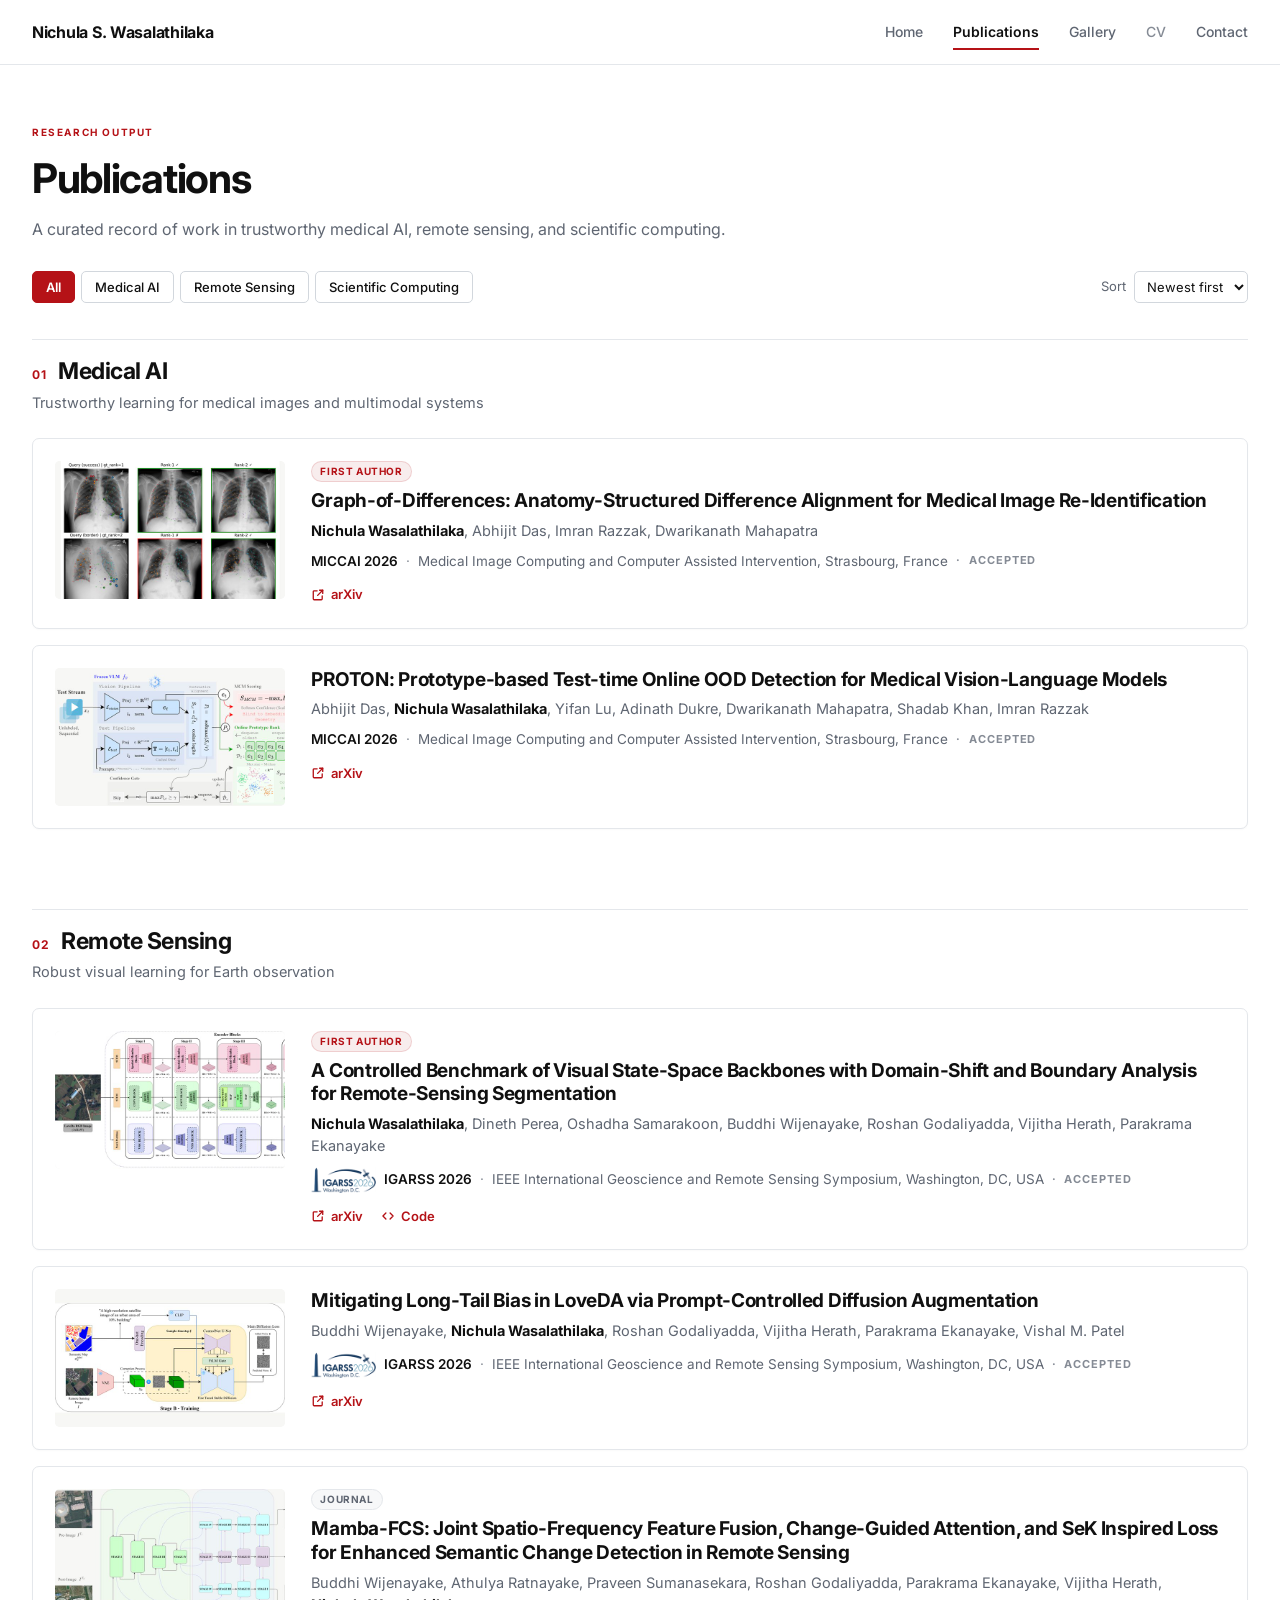
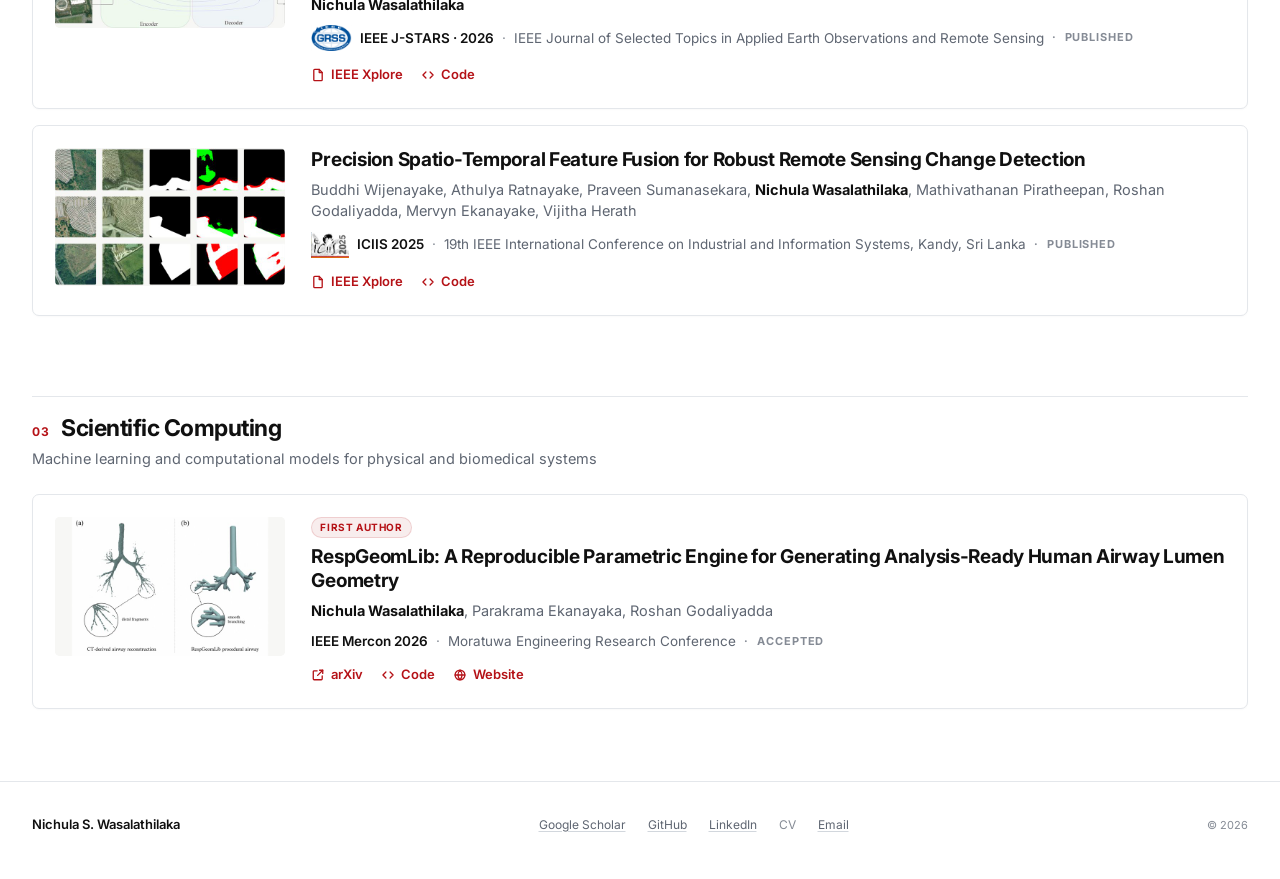
==== commit 602c090e: "updated the code" ====
--- a/publications.html
+++ b/publications.html
@@ -130,24 +130,31 @@
     </section>
 
     <!-- ================= ARCHIVE ================= -->
-    <section class="pubs-archive container" aria-labelledby="archive-heading">
+    <section class="pubs-archive container" id="publication-list" aria-labelledby="archive-heading">
       <h2 class="visually-hidden" id="archive-heading">Publication list</h2>
 
       <!--
-        Hidden in the markup and revealed by assets/js/publications.js. Without
-        JavaScript no controls are offered and the complete list below is still
-        readable, in newest-first order.
+        Section navigation, not a filter. These are real anchors to the three
+        research sections, so they work with JavaScript off and with the
+        browser's own back/forward. publications.js only marks which one the
+        reader is currently inside.
+
+        "Preprints" is deliberately absent: a preprint is a publication status,
+        carried by the row's own badge, not a research area.
       -->
-      <div class="pubs-controls" data-pub-controls hidden>
-        <div class="pubs-filters" role="group" aria-label="Filter publications by research area">
-          <button class="pubs-filter" type="button" data-filter="all" aria-pressed="true">All</button>
-          <button class="pubs-filter" type="button" data-filter="medical-ai" aria-pressed="false">Medical AI</button>
-          <button class="pubs-filter" type="button" data-filter="remote-sensing" aria-pressed="false">Remote Sensing</button>
-          <button class="pubs-filter" type="button" data-filter="scientific-computing" aria-pressed="false">Scientific Computing</button>
-          <button class="pubs-filter" type="button" data-filter="preprint" aria-pressed="false">Preprints</button>
-        </div>
-
-        <div class="pubs-sort">
+      <div class="pubs-controls">
+        <nav class="pubs-nav" aria-label="Jump to a research area">
+          <a class="pubs-nav__link" href="#publication-list" data-section-link="all" aria-current="true">All</a>
+          <a class="pubs-nav__link" href="#medical-ai" data-section-link="medical-ai">Medical AI</a>
+          <a class="pubs-nav__link" href="#remote-sensing" data-section-link="remote-sensing">Remote Sensing</a>
+          <a class="pubs-nav__link" href="#scientific-computing" data-section-link="scientific-computing">Scientific Computing</a>
+        </nav>
+
+        <!--
+          Sorting is the one control that genuinely needs JavaScript, so unlike
+          the navigation above it stays hidden until the script runs.
+        -->
+        <div class="pubs-sort" data-pub-sort-wrap hidden>
           <label for="pub-sort">Sort</label>
           <select id="pub-sort" data-pub-sort>
             <option value="newest" selected>Newest first</option>
@@ -157,229 +164,280 @@
       </div>
 
       <!--
-        One row per publication, newest first. Every title, author list, author
-        order, venue, year and status below is carried over verbatim from the
-        previous publications.html; nothing has been reworded, reordered or
-        inferred. data-category drives the filter only.
+        Every publication on the page, grouped by research area. The three
+        sections below are the page's own structure, not a filtered view: no
+        entry is ever hidden, and the navigation above only moves the reader.
+
+        Every title, author list, author order, venue, year and status is
+        carried over verbatim; nothing has been reworded, reordered or
+        inferred. Each article keeps its data-category, which is what places
+        it in a section, and its data-year, which sorting reads.
 
         Teasers are crops of genuine figures already in this repository, built
         by tools/build-publication-teasers.ps1. They are placeholders for
         purpose-made teaser figures, not final artwork.
       -->
-      <div class="pub-list" data-pub-list>
-
-        <!-- ── Graph-of-Differences — MICCAI 2026 ── -->
-        <article class="pub-item" id="pub-god-miccai-2026" data-category="medical-ai" data-year="2026">
-          <figure class="pub-item__figure">
-            <!-- TODO: replace with final publication teaser -->
-            <img src="assets/img/publications/graph-of-differences.jpg" width="640" height="384" decoding="async"
-                 alt="Chest X-ray retrieval explanations from Graph-of-Differences: two query radiographs beside their top retrievals, overlaid with coloured anatomy-graph nodes on the lung and heart regions." />
-          </figure>
-
-          <div class="pub-item__body">
-            <p class="pub-badges">
-              <span class="pub-badge pub-badge--author">First author</span>
-            </p>
-
-            <h3 class="pub-item__title">Graph-of-Differences: Anatomy-Structured Difference Alignment for Medical Image Re-Identification</h3>
-
-            <p class="pub-item__authors"><strong>Nichula Wasalathilaka</strong>, Abhijit Das, Imran Razzak, Dwarikanath Mahapatra</p>
-
-            <p class="pub-item__venue">
-              <!-- TODO: no MICCAI logo file exists in this repository; textual mark until one is supplied. -->
-              <span class="pub-venue-brand"><span class="pub-venue-mark">MICCAI</span></span>
-              <span class="pub-venue-name">MICCAI 2026</span>
-              <span class="pub-venue-detail">Medical Image Computing and Computer Assisted Intervention, Strasbourg, France</span>
-              <span class="pub-venue-status">Accepted</span>
-            </p>
-
-            <!-- No code URL exists yet; that link is omitted rather than shown disabled. -->
-            <p class="pub-item__links">
-              <a href="https://arxiv.org/abs/2606.21368" target="_blank" rel="noopener noreferrer"><svg class="pub-icon" viewBox="0 0 16 16" aria-hidden="true" focusable="false"><use href="#icon-external" /></svg>arXiv</a>
-            </p>
+      <div class="pub-sections">
+
+        <!-- =========== MEDICAL AI =========== -->
+        <section class="pub-section" id="medical-ai" aria-labelledby="medical-ai-heading">
+          <header class="pub-section__head">
+            <h2 class="pub-section__title" id="medical-ai-heading">
+              <span class="pub-section__num" aria-hidden="true">01</span>Medical AI
+            </h2>
+            <p class="pub-section__lede">Trustworthy learning for medical images and multimodal systems</p>
+          </header>
+
+          <div class="pub-list" data-pub-list>
+
+            <!-- ── Graph-of-Differences — MICCAI 2026 ── -->
+            <article class="pub-item" id="pub-god-miccai-2026" data-category="medical-ai" data-year="2026">
+              <figure class="pub-item__figure">
+                <!-- TODO: replace with final unified teaser -->
+                <img src="assets/img/publications/graph-of-differences.jpg" width="640" height="384" decoding="async"
+                     alt="Chest X-ray retrieval explanations from Graph-of-Differences: two query radiographs beside their top retrievals, overlaid with coloured anatomy-graph nodes on the lung and heart regions." />
+              </figure>
+
+              <div class="pub-item__body">
+                <span class="pub-badge pub-badge--author">First author</span>
+
+                <h3 class="pub-item__title">Graph-of-Differences: Anatomy-Structured Difference Alignment for Medical Image Re-Identification</h3>
+
+                <p class="pub-item__authors"><strong>Nichula Wasalathilaka</strong>, Abhijit Das, Imran Razzak, Dwarikanath Mahapatra</p>
+
+                <p class="pub-item__venue">
+                  <!-- TODO: no MICCAI logo file exists in this repository and AGENTS.md rule 9 forbids
+                       adding one that is not already cleared. The bold venue name below carries the
+                       venue on its own until a logo is supplied; it used to be preceded by a boxed
+                       "MICCAI" mark, which simply restated it. -->
+                  <span class="pub-venue-name">MICCAI 2026</span>
+                  <span class="pub-venue-detail">Medical Image Computing and Computer Assisted Intervention, Strasbourg, France</span>
+                  <span class="pub-venue-status">Accepted</span>
+                </p>
+
+                <!-- No code URL exists yet; that link is omitted rather than shown disabled. -->
+                <p class="pub-item__links">
+                  <a href="https://arxiv.org/abs/2606.21368" target="_blank" rel="noopener noreferrer"><svg class="pub-icon" viewBox="0 0 16 16" aria-hidden="true" focusable="false"><use href="#icon-external" /></svg>arXiv</a>
+                </p>
+              </div>
+            </article>
+
+            <!-- ── PROTON — MICCAI 2026 ── -->
+            <article class="pub-item" id="pub-proton-miccai-2026" data-category="medical-ai" data-year="2026">
+              <figure class="pub-item__figure">
+                <!-- TODO: replace with final unified teaser -->
+                <img src="assets/img/publications/proton.jpg" width="640" height="384" loading="lazy" decoding="async"
+                     alt="PROTON architecture: the vision and text pipelines of a frozen medical vision-language model feeding MCM scoring, an online prototype bank and a confidence gate." />
+              </figure>
+
+              <div class="pub-item__body">
+                <h3 class="pub-item__title">PROTON: Prototype-based Test-time Online OOD Detection for Medical Vision-Language Models</h3>
+
+                <p class="pub-item__authors">Abhijit Das, <strong>Nichula Wasalathilaka</strong>, Yifan Lu, Adinath Dukre, Dwarikanath Mahapatra, Shadab Khan, Imran Razzak</p>
+
+                <p class="pub-item__venue">
+                  <!-- TODO: no MICCAI logo file exists in this repository and AGENTS.md rule 9 forbids
+                       adding one that is not already cleared. The bold venue name below carries the
+                       venue on its own until a logo is supplied; it used to be preceded by a boxed
+                       "MICCAI" mark, which simply restated it. -->
+                  <span class="pub-venue-name">MICCAI 2026</span>
+                  <span class="pub-venue-detail">Medical Image Computing and Computer Assisted Intervention, Strasbourg, France</span>
+                  <span class="pub-venue-status">Accepted</span>
+                </p>
+
+                <!-- No code URL exists yet. -->
+                <p class="pub-item__links">
+                  <a href="https://arxiv.org/abs/2606.20913" target="_blank" rel="noopener noreferrer"><svg class="pub-icon" viewBox="0 0 16 16" aria-hidden="true" focusable="false"><use href="#icon-external" /></svg>arXiv</a>
+                </p>
+              </div>
+            </article>
           </div>
-        </article>
-
-        <!-- ── PROTON — MICCAI 2026 ── -->
-        <article class="pub-item" id="pub-proton-miccai-2026" data-category="medical-ai" data-year="2026">
-          <figure class="pub-item__figure">
-            <!-- TODO: replace with final publication teaser -->
-            <img src="assets/img/publications/proton.jpg" width="640" height="384" loading="lazy" decoding="async"
-                 alt="PROTON architecture: the vision and text pipelines of a frozen medical vision-language model feeding MCM scoring, an online prototype bank and a confidence gate." />
-          </figure>
-
-          <div class="pub-item__body">
-            <h3 class="pub-item__title">PROTON: Prototype-based Test-time Online OOD Detection for Medical Vision-Language Models</h3>
-
-            <p class="pub-item__authors">Abhijit Das, <strong>Nichula Wasalathilaka</strong>, Yifan Lu, Adinath Dukre, Dwarikanath Mahapatra, Shadab Khan, Imran Razzak</p>
-
-            <p class="pub-item__venue">
-              <!-- TODO: no MICCAI logo file exists in this repository; textual mark until one is supplied. -->
-              <span class="pub-venue-brand"><span class="pub-venue-mark">MICCAI</span></span>
-              <span class="pub-venue-name">MICCAI 2026</span>
-              <span class="pub-venue-detail">Medical Image Computing and Computer Assisted Intervention, Strasbourg, France</span>
-              <span class="pub-venue-status">Accepted</span>
-            </p>
-
-            <!-- No code URL exists yet. -->
-            <p class="pub-item__links">
-              <a href="https://arxiv.org/abs/2606.20913" target="_blank" rel="noopener noreferrer"><svg class="pub-icon" viewBox="0 0 16 16" aria-hidden="true" focusable="false"><use href="#icon-external" /></svg>arXiv</a>
-            </p>
+        </section>
+
+        <!-- =========== REMOTE SENSING =========== -->
+        <section class="pub-section" id="remote-sensing" aria-labelledby="remote-sensing-heading">
+          <header class="pub-section__head">
+            <h2 class="pub-section__title" id="remote-sensing-heading">
+              <span class="pub-section__num" aria-hidden="true">02</span>Remote Sensing
+            </h2>
+            <p class="pub-section__lede">Robust visual learning for Earth observation</p>
+          </header>
+
+          <div class="pub-list" data-pub-list>
+
+            <!-- ── Controlled VSS benchmark — IGARSS 2026 ── -->
+            <article class="pub-item" id="pub-vss-igarss-2026" data-category="remote-sensing" data-year="2026">
+              <figure class="pub-item__figure">
+                <!-- TODO: replace with final unified teaser -->
+                <img src="assets/img/publications/vss-benchmark.jpg" width="640" height="384" loading="lazy" decoding="async"
+                     alt="Controlled benchmark pipeline: a LoveDA RGB tile entering three visual state-space encoder families through identical stems and downsampling stages." />
+              </figure>
+
+              <div class="pub-item__body">
+                <span class="pub-badge pub-badge--author">First author</span>
+
+                <h3 class="pub-item__title">A Controlled Benchmark of Visual State-Space Backbones with Domain-Shift and Boundary Analysis for Remote-Sensing Segmentation</h3>
+
+                <p class="pub-item__authors"><strong>Nichula Wasalathilaka</strong>, Dineth Perea, Oshadha Samarakoon, Buddhi Wijenayake, Roshan Godaliyadda, Vijitha Herath, Parakrama Ekanayake</p>
+
+                <p class="pub-item__venue">
+                  <span class="pub-venue-brand"><img src="assets/img/venues/igarss.png" width="158" height="64" loading="lazy" decoding="async" alt="" /></span>
+                  <span class="pub-venue-name">IGARSS 2026</span>
+                  <span class="pub-venue-detail">IEEE International Geoscience and Remote Sensing Symposium, Washington, DC, USA</span>
+                  <span class="pub-venue-status">Accepted</span>
+                </p>
+
+                <p class="pub-item__links">
+                  <a href="https://arxiv.org/pdf/2604.18721" target="_blank" rel="noopener noreferrer"><svg class="pub-icon" viewBox="0 0 16 16" aria-hidden="true" focusable="false"><use href="#icon-external" /></svg>arXiv</a>
+                  <a href="https://github.com/Dineth14/Mamba-Segmentation" target="_blank" rel="noopener noreferrer"><svg class="pub-icon" viewBox="0 0 16 16" aria-hidden="true" focusable="false"><use href="#icon-code" /></svg>Code</a>
+                </p>
+              </div>
+            </article>
+
+            <!-- ── LoveDA long-tail augmentation — IGARSS 2026 ── -->
+            <article class="pub-item" id="pub-loveda-igarss-2026" data-category="remote-sensing" data-year="2026">
+              <figure class="pub-item__figure">
+                <!-- TODO: replace with final unified teaser -->
+                <!-- The paper's Stage B training figure (images/research/stageB.jpg), fitted whole. -->
+                <img src="assets/img/publications/loveda-longtail.jpg" width="640" height="384" loading="lazy" decoding="async"
+                     alt="Stage B of the prompt-controlled diffusion augmentation: a LoveDA semantic map and its class-share prompt feeding a ControlNet U-Net through CLIP and one-hot encoding, while the paired remote-sensing image is encoded by a frozen VAE and noised, the two meeting at a FiLM gate over the fine-tuned Stable Diffusion U-Net that is trained against the added noise." />
+              </figure>
+
+              <div class="pub-item__body">
+                <h3 class="pub-item__title">Mitigating Long-Tail Bias in LoveDA via Prompt-Controlled Diffusion Augmentation</h3>
+
+                <p class="pub-item__authors">Buddhi Wijenayake, <strong>Nichula Wasalathilaka</strong>, Roshan Godaliyadda, Vijitha Herath, Parakrama Ekanayake, Vishal M. Patel</p>
+
+                <p class="pub-item__venue">
+                  <span class="pub-venue-brand"><img src="assets/img/venues/igarss.png" width="158" height="64" loading="lazy" decoding="async" alt="" /></span>
+                  <span class="pub-venue-name">IGARSS 2026</span>
+                  <span class="pub-venue-detail">IEEE International Geoscience and Remote Sensing Symposium, Washington, DC, USA</span>
+                  <span class="pub-venue-status">Accepted</span>
+                </p>
+
+                <p class="pub-item__links">
+                  <a href="https://arxiv.org/abs/2602.04749" target="_blank" rel="noopener noreferrer"><svg class="pub-icon" viewBox="0 0 16 16" aria-hidden="true" focusable="false"><use href="#icon-external" /></svg>arXiv</a>
+                </p>
+              </div>
+            </article>
+
+            <!-- ── Mamba-FCS — IEEE J-STARS ── -->
+            <article class="pub-item" id="pub-mambafcs-jstars-2026" data-category="remote-sensing" data-year="2026">
+              <figure class="pub-item__figure">
+                <!-- TODO: replace with final unified teaser -->
+                <img src="assets/img/publications/mamba-fcs.jpg" width="640" height="384" loading="lazy" decoding="async"
+                     alt="Mamba-FCS overview: pre-change and post-change satellite images entering the shared encoder and the three-branch semantic and binary change decoder." />
+              </figure>
+
+              <div class="pub-item__body">
+                <span class="pub-badge pub-badge--type">Journal</span>
+
+                <h3 class="pub-item__title">Mamba-FCS: Joint Spatio-Frequency Feature Fusion, Change-Guided Attention, and SeK Inspired Loss for Enhanced Semantic Change Detection in Remote Sensing</h3>
+
+                <p class="pub-item__authors">Buddhi Wijenayake, Athulya Ratnayake, Praveen Sumanasekara, Roshan Godaliyadda, Parakrama Ekanayake, Vijitha Herath, <strong>Nichula Wasalathilaka</strong></p>
+
+                <p class="pub-item__venue">
+                  <!-- images/jstars.png, the IEEE Geoscience and Remote Sensing Society mark that publishes J-STARS. -->
+                  <span class="pub-venue-brand"><img src="assets/img/venues/ieee-grss.png" width="99" height="64" loading="lazy" decoding="async" alt="" /></span>
+                  <span class="pub-venue-name">IEEE J-STARS &middot; 2026</span>
+                  <span class="pub-venue-detail">IEEE Journal of Selected Topics in Applied Earth Observations and Remote Sensing</span>
+                  <span class="pub-venue-status">Published</span>
+                </p>
+
+                <p class="pub-item__links">
+                  <a href="https://ieeexplore.ieee.org/document/11391528" target="_blank" rel="noopener noreferrer"><svg class="pub-icon" viewBox="0 0 16 16" aria-hidden="true" focusable="false"><use href="#icon-paper" /></svg>IEEE Xplore</a>
+                  <a href="https://github.com/Buddhi19/Mamba-FCS.git" target="_blank" rel="noopener noreferrer"><svg class="pub-icon" viewBox="0 0 16 16" aria-hidden="true" focusable="false"><use href="#icon-code" /></svg>Code</a>
+                </p>
+              </div>
+            </article>
+
+            <!-- ── Precision spatio-temporal fusion — ICIIS 2025 ── -->
+            <article class="pub-item" id="pub-iciis-2025" data-category="remote-sensing" data-year="2025">
+              <figure class="pub-item__figure">
+                <!-- TODO: replace with final unified teaser -->
+                <!--
+                  The paper's qualitative comparison figure
+                  (images/research/iciis2025_precision_spatiotemporal_qualitative.jpg),
+                  content bounds fitted to the frame.
+
+                  TODO: the source figure carries no legend, so the alt text below
+                  describes the red and green overlay as disagreement with the
+                  ground truth without naming which colour is a missed detection
+                  and which a false alarm, and does not name the two prediction
+                  columns. Confirm both from the paper and tighten the wording.
+                -->
+                <img src="assets/img/publications/iciis-precision-stf.jpg" width="640" height="384" loading="lazy" decoding="async"
+                     alt="Qualitative change-detection results on three scenes, one per row: the pre-event and post-event satellite images, the ground-truth change map, and two predicted change maps in which agreement with the ground truth is white and the pixels that disagree with it are picked out in red and green." />
+              </figure>
+
+              <div class="pub-item__body">
+                <h3 class="pub-item__title">Precision Spatio-Temporal Feature Fusion for Robust Remote Sensing Change Detection</h3>
+
+                <p class="pub-item__authors">Buddhi Wijenayake, Athulya Ratnayake, Praveen Sumanasekara, <strong>Nichula Wasalathilaka</strong>, Mathivathanan Piratheepan, Roshan Godaliyadda, Mervyn Ekanayake, Vijitha Herath</p>
+
+                <p class="pub-item__venue">
+                  <span class="pub-venue-brand"><img src="assets/img/venues/iciis.png" width="93" height="64" loading="lazy" decoding="async" alt="" /></span>
+                  <span class="pub-venue-name">ICIIS 2025</span>
+                  <span class="pub-venue-detail">19th IEEE International Conference on Industrial and Information Systems, Kandy, Sri Lanka</span>
+                  <span class="pub-venue-status">Published</span>
+                </p>
+
+                <p class="pub-item__links">
+                  <a href="https://ieeexplore.ieee.org/document/11450773" target="_blank" rel="noopener noreferrer"><svg class="pub-icon" viewBox="0 0 16 16" aria-hidden="true" focusable="false"><use href="#icon-paper" /></svg>IEEE Xplore</a>
+                  <a href="https://github.com/Buddhi19/MambaCD.git" target="_blank" rel="noopener noreferrer"><svg class="pub-icon" viewBox="0 0 16 16" aria-hidden="true" focusable="false"><use href="#icon-code" /></svg>Code</a>
+                </p>
+              </div>
+            </article>
           </div>
-        </article>
-
-        <!-- ── Controlled VSS benchmark — IGARSS 2026 ── -->
-        <article class="pub-item" id="pub-vss-igarss-2026" data-category="remote-sensing" data-year="2026">
-          <figure class="pub-item__figure">
-            <!-- TODO: replace with final publication teaser -->
-            <img src="assets/img/publications/vss-benchmark.jpg" width="640" height="384" loading="lazy" decoding="async"
-                 alt="Controlled benchmark pipeline: a LoveDA RGB tile entering three visual state-space encoder families through identical stems and downsampling stages." />
-          </figure>
-
-          <div class="pub-item__body">
-            <p class="pub-badges">
-              <span class="pub-badge pub-badge--author">First author</span>
-            </p>
-
-            <h3 class="pub-item__title">A Controlled Benchmark of Visual State-Space Backbones with Domain-Shift and Boundary Analysis for Remote-Sensing Segmentation</h3>
-
-            <p class="pub-item__authors"><strong>Nichula Wasalathilaka</strong>, Dineth Perea, Oshadha Samarakoon, Buddhi Wijenayake, Roshan Godaliyadda, Vijitha Herath, Parakrama Ekanayake</p>
-
-            <p class="pub-item__venue">
-              <span class="pub-venue-brand"><img src="assets/img/venues/igarss.png" width="158" height="64" loading="lazy" decoding="async" alt="" /></span>
-              <span class="pub-venue-name">IGARSS 2026</span>
-              <span class="pub-venue-detail">IEEE International Geoscience and Remote Sensing Symposium, Washington, DC, USA</span>
-              <span class="pub-venue-status">Accepted</span>
-            </p>
-
-            <p class="pub-item__links">
-              <a href="https://arxiv.org/pdf/2604.18721" target="_blank" rel="noopener noreferrer"><svg class="pub-icon" viewBox="0 0 16 16" aria-hidden="true" focusable="false"><use href="#icon-external" /></svg>arXiv</a>
-              <a href="https://github.com/Dineth14/Mamba-Segmentation" target="_blank" rel="noopener noreferrer"><svg class="pub-icon" viewBox="0 0 16 16" aria-hidden="true" focusable="false"><use href="#icon-code" /></svg>Code</a>
-            </p>
+        </section>
+
+        <!-- =========== SCIENTIFIC COMPUTING =========== -->
+        <section class="pub-section" id="scientific-computing" aria-labelledby="scientific-computing-heading">
+          <header class="pub-section__head">
+            <h2 class="pub-section__title" id="scientific-computing-heading">
+              <span class="pub-section__num" aria-hidden="true">03</span>Scientific Computing
+            </h2>
+            <p class="pub-section__lede">Machine learning and computational models for physical and biomedical systems</p>
+          </header>
+
+          <div class="pub-list" data-pub-list>
+
+            <!-- ── RespGeomLib — IEEE Mercon 2026 ── -->
+            <article class="pub-item" id="pub-respgeomlib-mercon-2026" data-category="scientific-computing" data-year="2026">
+              <figure class="pub-item__figure">
+                <!-- TODO: replace with final unified teaser -->
+                <img src="assets/img/publications/respgeomlib.jpg" width="640" height="384" loading="lazy" decoding="async"
+                     alt="A CT-derived airway reconstruction that breaks into distal fragments, beside a RespGeomLib procedural airway with smooth branching at every junction." />
+              </figure>
+
+              <div class="pub-item__body">
+                <span class="pub-badge pub-badge--author">First author</span>
+
+                <h3 class="pub-item__title">RespGeomLib: A Reproducible Parametric Engine for Generating Analysis-Ready Human Airway Lumen Geometry</h3>
+
+                <p class="pub-item__authors"><strong>Nichula Wasalathilaka</strong>, Parakrama Ekanayaka, Roshan Godaliyadda</p>
+
+                <p class="pub-item__venue">
+                  <!-- TODO: no IEEE Mercon logo file exists in this repository and AGENTS.md rule 9 forbids
+                       adding one that is not already cleared. The bold venue name below carries the
+                       venue on its own until a logo is supplied; it used to be preceded by a boxed
+                       "Mercon" mark, which simply restated it. -->
+                  <span class="pub-venue-name">IEEE Mercon 2026</span>
+                  <span class="pub-venue-detail">Moratuwa Engineering Research Conference</span>
+                  <span class="pub-venue-status">Accepted</span>
+                </p>
+
+                <p class="pub-item__links">
+                  <a href="https://arxiv.org/abs/2606.19169" target="_blank" rel="noopener noreferrer"><svg class="pub-icon" viewBox="0 0 16 16" aria-hidden="true" focusable="false"><use href="#icon-external" /></svg>arXiv</a>
+                  <a href="https://github.com/nichula01/RespGeomLib" target="_blank" rel="noopener noreferrer"><svg class="pub-icon" viewBox="0 0 16 16" aria-hidden="true" focusable="false"><use href="#icon-code" /></svg>Code</a>
+                  <a href="https://nichula01.github.io/Respgeomlib/" target="_blank" rel="noopener noreferrer"><svg class="pub-icon" viewBox="0 0 16 16" aria-hidden="true" focusable="false"><use href="#icon-project" /></svg>Website</a>
+                </p>
+              </div>
+            </article>
           </div>
-        </article>
-
-        <!-- ── LoveDA long-tail augmentation — IGARSS 2026 ── -->
-        <article class="pub-item" id="pub-loveda-igarss-2026" data-category="remote-sensing" data-year="2026">
-          <figure class="pub-item__figure">
-            <!-- TODO: replace with final publication teaser -->
-            <img src="assets/img/publications/loveda-longtail.jpg" width="640" height="384" loading="lazy" decoding="async"
-                 alt="A generated rural remote-sensing scene beside its semantic land-cover map, from the prompt-controlled diffusion augmentation of LoveDA." />
-          </figure>
-
-          <div class="pub-item__body">
-            <h3 class="pub-item__title">Mitigating Long-Tail Bias in LoveDA via Prompt-Controlled Diffusion Augmentation</h3>
-
-            <p class="pub-item__authors">Buddhi Wijenayake, <strong>Nichula Wasalathilaka</strong>, Roshan Godaliyadda, Vijitha Herath, Parakrama Ekanayake, Vishal M. Patel</p>
-
-            <p class="pub-item__venue">
-              <span class="pub-venue-brand"><img src="assets/img/venues/igarss.png" width="158" height="64" loading="lazy" decoding="async" alt="" /></span>
-              <span class="pub-venue-name">IGARSS 2026</span>
-              <span class="pub-venue-detail">IEEE International Geoscience and Remote Sensing Symposium, Washington, DC, USA</span>
-              <span class="pub-venue-status">Accepted</span>
-            </p>
-
-            <p class="pub-item__links">
-              <a href="https://arxiv.org/abs/2602.04749" target="_blank" rel="noopener noreferrer"><svg class="pub-icon" viewBox="0 0 16 16" aria-hidden="true" focusable="false"><use href="#icon-external" /></svg>arXiv</a>
-            </p>
-          </div>
-        </article>
-
-        <!-- ── Mamba-FCS — IEEE J-STARS ── -->
-        <article class="pub-item" id="pub-mambafcs-jstars-2026" data-category="remote-sensing" data-year="2026">
-          <figure class="pub-item__figure">
-            <!-- TODO: replace with final publication teaser -->
-            <img src="assets/img/publications/mamba-fcs.jpg" width="640" height="384" loading="lazy" decoding="async"
-                 alt="Mamba-FCS overview: pre-change and post-change satellite images entering the shared encoder and the three-branch semantic and binary change decoder." />
-          </figure>
-
-          <div class="pub-item__body">
-            <p class="pub-badges">
-              <span class="pub-badge pub-badge--type">Journal</span>
-            </p>
-
-            <h3 class="pub-item__title">Mamba-FCS: Joint Spatio-Frequency Feature Fusion, Change-Guided Attention, and SeK Inspired Loss for Enhanced Semantic Change Detection in Remote Sensing</h3>
-
-            <p class="pub-item__authors">Buddhi Wijenayake, Athulya Ratnayake, Praveen Sumanasekara, Roshan Godaliyadda, Parakrama Ekanayake, Vijitha Herath, <strong>Nichula Wasalathilaka</strong></p>
-
-            <p class="pub-item__venue">
-              <!-- images/jstars.png, the IEEE Geoscience and Remote Sensing Society mark that publishes J-STARS. -->
-              <span class="pub-venue-brand"><img src="assets/img/venues/ieee-grss.png" width="99" height="64" loading="lazy" decoding="async" alt="" /></span>
-              <span class="pub-venue-name">IEEE J-STARS &middot; 2026</span>
-              <span class="pub-venue-detail">IEEE Journal of Selected Topics in Applied Earth Observations and Remote Sensing</span>
-              <span class="pub-venue-status">Published</span>
-            </p>
-
-            <p class="pub-item__links">
-              <a href="https://ieeexplore.ieee.org/document/11391528" target="_blank" rel="noopener noreferrer"><svg class="pub-icon" viewBox="0 0 16 16" aria-hidden="true" focusable="false"><use href="#icon-paper" /></svg>IEEE Xplore</a>
-              <a href="https://github.com/Buddhi19/Mamba-FCS.git" target="_blank" rel="noopener noreferrer"><svg class="pub-icon" viewBox="0 0 16 16" aria-hidden="true" focusable="false"><use href="#icon-code" /></svg>Code</a>
-            </p>
-          </div>
-        </article>
-
-        <!-- ── RespGeomLib — IEEE Mercon 2026 ── -->
-        <article class="pub-item" id="pub-respgeomlib-mercon-2026" data-category="scientific-computing" data-year="2026">
-          <figure class="pub-item__figure">
-            <!-- TODO: replace with final publication teaser -->
-            <img src="assets/img/publications/respgeomlib.jpg" width="640" height="384" loading="lazy" decoding="async"
-                 alt="A CT-derived airway reconstruction that breaks into distal fragments, beside a RespGeomLib procedural airway with smooth branching at every junction." />
-          </figure>
-
-          <div class="pub-item__body">
-            <p class="pub-badges">
-              <span class="pub-badge pub-badge--author">First author</span>
-            </p>
-
-            <h3 class="pub-item__title">RespGeomLib: A Reproducible Parametric Engine for Generating Analysis-Ready Human Airway Lumen Geometry</h3>
-
-            <p class="pub-item__authors"><strong>Nichula Wasalathilaka</strong>, Parakrama Ekanayaka, Roshan Godaliyadda</p>
-
-            <p class="pub-item__venue">
-              <!-- TODO: no IEEE Mercon logo file exists in this repository; textual mark until one is supplied. -->
-              <span class="pub-venue-brand"><span class="pub-venue-mark">Mercon</span></span>
-              <span class="pub-venue-name">IEEE Mercon 2026</span>
-              <span class="pub-venue-detail">Moratuwa Engineering Research Conference</span>
-              <span class="pub-venue-status">Accepted</span>
-            </p>
-
-            <p class="pub-item__links">
-              <a href="https://arxiv.org/abs/2606.19169" target="_blank" rel="noopener noreferrer"><svg class="pub-icon" viewBox="0 0 16 16" aria-hidden="true" focusable="false"><use href="#icon-external" /></svg>arXiv</a>
-              <a href="https://github.com/nichula01/RespGeomLib" target="_blank" rel="noopener noreferrer"><svg class="pub-icon" viewBox="0 0 16 16" aria-hidden="true" focusable="false"><use href="#icon-code" /></svg>Code</a>
-              <a href="https://nichula01.github.io/Respgeomlib/" target="_blank" rel="noopener noreferrer"><svg class="pub-icon" viewBox="0 0 16 16" aria-hidden="true" focusable="false"><use href="#icon-project" /></svg>Website</a>
-            </p>
-          </div>
-        </article>
-
-        <!-- ── Precision spatio-temporal fusion — ICIIS 2025 ── -->
-        <article class="pub-item" id="pub-iciis-2025" data-category="remote-sensing" data-year="2025">
-          <figure class="pub-item__figure">
-            <!-- TODO: replace with final publication teaser -->
-            <img src="assets/img/publications/iciis-precision-stf.jpg" width="640" height="384" loading="lazy" decoding="async"
-                 alt="Two change-detection scenes: pre-event and post-event satellite images beside their ground-truth change maps." />
-          </figure>
-
-          <div class="pub-item__body">
-            <h3 class="pub-item__title">Precision Spatio-Temporal Feature Fusion for Robust Remote Sensing Change Detection</h3>
-
-            <p class="pub-item__authors">Buddhi Wijenayake, Athulya Ratnayake, Praveen Sumanasekara, <strong>Nichula Wasalathilaka</strong>, Mathivathanan Piratheepan, Roshan Godaliyadda, Mervyn Ekanayake, Vijitha Herath</p>
-
-            <p class="pub-item__venue">
-              <span class="pub-venue-brand"><img src="assets/img/venues/iciis.png" width="93" height="64" loading="lazy" decoding="async" alt="" /></span>
-              <span class="pub-venue-name">ICIIS 2025</span>
-              <span class="pub-venue-detail">19th IEEE International Conference on Industrial and Information Systems, Kandy, Sri Lanka</span>
-              <span class="pub-venue-status">Published</span>
-            </p>
-
-            <p class="pub-item__links">
-              <a href="https://ieeexplore.ieee.org/document/11450773" target="_blank" rel="noopener noreferrer"><svg class="pub-icon" viewBox="0 0 16 16" aria-hidden="true" focusable="false"><use href="#icon-paper" /></svg>IEEE Xplore</a>
-              <a href="https://github.com/Buddhi19/MambaCD.git" target="_blank" rel="noopener noreferrer"><svg class="pub-icon" viewBox="0 0 16 16" aria-hidden="true" focusable="false"><use href="#icon-code" /></svg>Code</a>
-            </p>
-          </div>
-        </article>
+        </section>
 
       </div>
-
-      <p class="pub-empty" data-pub-empty role="status" hidden>No publications in this category yet.</p>
     </section>
 
   </main>
--- a/assets/css/site.css
+++ b/assets/css/site.css
@@ -29,6 +29,10 @@
   --gutter: clamp(1.25rem, 3vw, 2rem);
   --radius: 3px;
 
+  /* Height of the sticky .site-header. Anything that has to clear it when
+     scrolled to — see .pub-section's scroll-margin-top — reads this. */
+  --header-h: 65px;
+
   --ease: cubic-bezier(0.22, 0.61, 0.36, 1);
   --speed: 0.2s;
 }
@@ -40,6 +44,16 @@
 *::before,
 *::after {
   box-sizing: border-box;
+}
+
+/* The UA rule for [hidden] is display:none, but any author `display` on the
+   same element outranks it. Several components here are laid out with
+   display:flex/grid *and* toggled through the `hidden` property from
+   JavaScript (the publications filter, the gallery filter strip, the
+   "no publications in this category" note), so without this the attribute is
+   silently inert and a filtered-out row stays on screen. */
+[hidden] {
+  display: none !important;
 }
 
 html {
@@ -1698,10 +1712,10 @@
   color: var(--muted);
 }
 
-/* 14b. Filter and sort controls ------------------------------------------- */
-/* Hidden until publications.js takes over, so a JavaScript-less visitor is
-   never shown controls that cannot do anything. The full list is in the
-   markup and stays readable without them. */
+/* 14b. Research-area navigation and sort ---------------------------------- */
+/* The navigation is anchors to the three research sections, so it works
+   without JavaScript and ships visible. Only the sort control is hidden until
+   publications.js reveals it. Nothing on this page filters. */
 .pubs-controls {
   display: flex;
   flex-wrap: wrap;
@@ -1711,13 +1725,13 @@
   margin-top: 1.75rem;
 }
 
-.pubs-filters {
+.pubs-nav {
   display: flex;
   flex-wrap: wrap;
   gap: 0.375rem;
 }
 
-.pubs-filter {
+.pubs-nav__link {
   padding: 0.375rem 0.8125rem;
   border: 1px solid var(--border-strong);
   border-radius: 5px;
@@ -1727,16 +1741,18 @@
   font-weight: 500;
   line-height: 1.4;
   white-space: nowrap;
+  text-decoration: none;
   cursor: pointer;
   transition: background-color var(--speed) var(--ease),
     border-color var(--speed) var(--ease), color var(--speed) var(--ease);
 }
 
-.pubs-filter:hover {
+.pubs-nav__link:hover {
   border-color: var(--text);
 }
 
-.pubs-filter[aria-pressed="true"] {
+/* The section the reader is currently inside. */
+.pubs-nav__link[aria-current="true"] {
   background: var(--accent);
   border-color: var(--accent);
   color: #ffffff;
@@ -1762,30 +1778,88 @@
   cursor: pointer;
 }
 
-/* 14c. The list ------------------------------------------------------------ */
+/* 14c. Research sections --------------------------------------------------- */
+/* Carries id="publication-list": the All control's target, deliberately above
+   the first section heading so landing here is the "All" state rather than
+   being indistinguishable from a click on Medical AI. */
 .pubs-archive {
   padding-bottom: 4.5rem;
+  scroll-margin-top: calc(var(--header-h) + 1rem);
+}
+
+.pub-sections {
+  margin-top: 2.25rem;
+}
+
+/* A change of research area should read as a change of chapter, so the gap
+   between sections is far larger than the gap between rows inside one. */
+.pub-section + .pub-section {
+  margin-top: 5rem;
+}
+
+/* Clears the sticky header when a section is jumped to, whether by the
+   navigation above, a pasted #medical-ai link, or browser back/forward. */
+.pub-section {
+  scroll-margin-top: calc(var(--header-h) + 1.5rem);
+}
+
+/* No card: a thin rule, a red number, the area, one line of description. */
+.pub-section__head {
+  padding-top: 1.125rem;
+  border-top: 1px solid var(--border);
+}
+
+.pub-section__title {
+  margin: 0;
+  display: flex;
+  align-items: baseline;
+  gap: 0.6875rem;
+  font-size: 1.4375rem;
+  font-weight: 700;
+  letter-spacing: -0.022em;
+  line-height: 1.15;
+  color: var(--text);
+}
+
+.pub-section__num {
+  flex: 0 0 auto;
+  font-size: 0.75rem;
+  font-weight: 700;
+  letter-spacing: 0.1em;
+  color: var(--accent);
+}
+
+.pub-section__lede {
+  margin: 0.4375rem 0 0;
+  font-size: 0.9063rem;
+  line-height: 1.55;
+  color: var(--muted);
 }
 
 .pub-list {
   display: grid;
-  gap: 0.875rem;
+  gap: 1rem;
   margin-top: 1.5rem;
 }
 
+/* One row per paper: teaser, then everything else. A single container and a
+   single border — no inner cards, no boxed metadata, no button chrome.
+   scroll-margin-top for the #pub-… deep links the homepage uses. */
 .pub-item {
+  scroll-margin-top: calc(var(--header-h) + 1.5rem);
   display: grid;
-  grid-template-columns: clamp(210px, 16vw, 230px) minmax(0, 1fr);
-  gap: 1.25rem;
-  padding: 1.25rem;
+  grid-template-columns: clamp(220px, 18vw, 244px) minmax(0, 1fr);
+  gap: 1.625rem;
+  padding: 1.375rem;
   border: 1px solid var(--border);
-  border-radius: 9px;
+  border-radius: 7px;
   background: var(--bg);
-  box-shadow: 0 1px 2px rgba(16, 16, 16, 0.03);
+  box-shadow: 0 1px 2px rgba(16, 16, 16, 0.025);
   transition: border-color var(--speed) var(--ease);
 }
 
-/* An archive, not a card deck: the row does not lift, scale or glow. */
+/* An archive, not a card deck: the row does not lift, scale or glow. Hover
+   darkens the border and nothing else. */
 .pub-item:hover {
   border-color: var(--border-strong);
 }
@@ -1794,45 +1868,41 @@
   margin: 0;
 }
 
-/* contain, never cover: several teasers are architecture diagrams and
-   qualitative panels where a crop would cost scientific meaning. The
+/* contain, never cover: every teaser here is an architecture diagram or a
+   qualitative panel where a crop would cost scientific meaning. The
    derivatives are pre-fitted onto a --figure-bg ground, so the letterbox is
-   invisible against the box behind it. */
+   indistinguishable from the plate behind them — which is why this needs no
+   border of its own. The row already has one. */
 .pub-item__figure img {
+  display: block;
   width: 100%;
   aspect-ratio: 5 / 3;
   object-fit: contain;
-  padding: 4px;
-  border: 1px solid var(--border);
-  border-radius: 7px;
+  border-radius: 5px;
   background: var(--figure-bg);
 }
 
 .pub-item__body {
   display: flex;
   flex-direction: column;
-  gap: 0.375rem;
+  gap: 0.4375rem;
   min-width: 0;
 }
 
-/* 14d. Badges — metadata only, and only where the record states it. -------- */
-.pub-badges {
-  display: flex;
-  flex-wrap: wrap;
-  gap: 0.35rem;
-  margin-bottom: 0.1rem;
-}
-
+/* 14d. Badge — at most one per row, and only where the record states it.
+   This is the one place a pill is allowed: it is a metadata tag, not a
+   control. Category is not shown here; that is what the filter bar is for. */
 .pub-badge {
+  align-self: start;
   display: inline-flex;
   align-items: center;
-  padding: 0.1rem 0.5rem;
+  padding: 3px 8px;
   border: 1px solid transparent;
   border-radius: 999px;
-  font-size: 0.6875rem;
+  font-size: 0.625rem;
   font-weight: 700;
-  letter-spacing: 0.08em;
-  line-height: 1.55;
+  letter-spacing: 0.06em;
+  line-height: 1.3;
   text-transform: uppercase;
 }
 
@@ -1851,10 +1921,10 @@
 /* 14e. Row content --------------------------------------------------------- */
 .pub-item__title {
   margin: 0;
-  font-size: 1.125rem;
+  font-size: 1.1875rem;
   font-weight: 700;
-  letter-spacing: -0.014em;
-  line-height: 1.26;
+  letter-spacing: -0.015em;
+  line-height: 1.25;
   color: var(--text);
 }
 
@@ -1872,47 +1942,40 @@
   white-space: nowrap;
 }
 
+/* One continuous inline metadata line: logo, short name, full venue,
+   location, status, separated by middle dots. Deliberately not a row of
+   chips — nothing in here carries a box of its own. */
 .pub-item__venue {
   display: flex;
   flex-wrap: wrap;
   align-items: center;
-  gap: 0.25rem 0.5rem;
-  margin-top: 0.125rem;
+  gap: 0.1875rem 0.5rem;
+  margin-top: 0.1875rem;
   font-size: 0.8438rem;
   line-height: 1.45;
   color: var(--muted);
 }
 
-/* Fixed-width slot so the venue text starts on the same x in every row,
-   whether the venue has a logo file or falls back to a text mark. */
+/* Sized by the logo it holds rather than a fixed slot, so the venue text
+   follows the mark instead of sitting in a second column. */
 .pub-venue-brand {
-  flex: 0 0 66px;
-  display: flex;
+  flex: 0 0 auto;
+  display: inline-flex;
   align-items: center;
-  height: 26px;
 }
 
 .pub-venue-brand img {
-  max-width: 66px;
+  max-width: 72px;
   max-height: 26px;
   width: auto;
   height: auto;
   object-fit: contain;
 }
 
-.pub-venue-mark {
-  padding: 0.05rem 0.375rem;
-  border: 1px solid var(--border-strong);
-  border-radius: 3px;
-  font-size: 0.625rem;
-  font-weight: 700;
-  letter-spacing: 0.07em;
-  line-height: 1.6;
-  text-transform: uppercase;
-  color: var(--muted);
-  white-space: nowrap;
-}
-
+/* A venue with no cleared logo file (MICCAI, Mercon) has no brand element at
+   all: the line simply starts with the bold venue name. The boxed textual
+   mark that used to stand in for the logo only restated that name, so it was
+   a box carrying no information. */
 .pub-venue-name {
   font-weight: 600;
   color: var(--text);
@@ -1968,20 +2031,14 @@
   stroke-linejoin: round;
 }
 
-.pub-empty {
-  margin-top: 1.5rem;
-  padding: 2.25rem 0;
-  font-size: 0.9375rem;
-  color: var(--muted);
-}
-
 /* 14g. Responsive ---------------------------------------------------------- */
 
 /* Narrow desktop / tablet landscape: the teaser gives up width first. */
 @media (max-width: 1080px) {
   .pub-item {
-    grid-template-columns: 200px minmax(0, 1fr);
-    gap: 1.125rem;
+    grid-template-columns: 205px minmax(0, 1fr);
+    gap: 1.25rem;
+    padding: 1.25rem;
   }
 }
 
@@ -1992,7 +2049,7 @@
   }
 
   /* nowrap matters: a wrapping column container sizes each line to its
-     widest item, so the scrolling filter strip below would stretch the whole
+     widest item, so the scrolling nav strip below would stretch the whole
      control block to its content width and push the page sideways. */
   .pubs-controls {
     flex-direction: column;
@@ -2002,31 +2059,56 @@
     margin-top: 1.5rem;
   }
 
-  /* One scrolling strip rather than five stacked rows of buttons. */
-  .pubs-filters {
+  /* One scrolling strip rather than four stacked rows. */
+  .pubs-nav {
     flex-wrap: nowrap;
     min-width: 0;
+    white-space: nowrap;
     overflow-x: auto;
     scrollbar-width: none;
     -ms-overflow-style: none;
   }
 
-  .pubs-filters::-webkit-scrollbar {
+  .pubs-nav::-webkit-scrollbar {
     display: none;
   }
 
-  .pubs-filter {
+  .pubs-nav__link {
     flex: 0 0 auto;
   }
 
+  .pub-sections {
+    margin-top: 2rem;
+  }
+
+  /* Still a clear chapter break, but a phone needs less of one. */
+  .pub-section + .pub-section {
+    margin-top: 3.5rem;
+  }
+
+  .pub-section__head {
+    padding-top: 1rem;
+  }
+
+  .pub-section__title {
+    font-size: 1.25rem;
+    gap: 0.5625rem;
+  }
+
+  .pub-section__lede {
+    font-size: 0.8438rem;
+  }
+
+  /* Stacked, in reading order: teaser, badge, title, authors, venue, links. */
   .pub-item {
     grid-template-columns: minmax(0, 1fr);
     gap: 0.875rem;
-    padding: 1rem;
+    padding: 1.0625rem;
   }
 
   /* Fixed height instead of a fixed ratio: at 700px a full-width 5:3 teaser
-     would stand taller than all the text beside it. */
+     would stand taller than all the text beside it. Still `contain`, so no
+     architecture diagram gets cropped on a phone. */
   .pub-item__figure img {
     aspect-ratio: auto;
     height: 190px;
@@ -2040,12 +2122,34 @@
     font-size: 0.8438rem;
   }
 
+  /* The venue line stops being one line: logo and short name lead, then the
+     full venue name and the location/status wrap underneath rather than
+     being squeezed. */
   .pub-item__venue {
     font-size: 0.8125rem;
+    gap: 0.125rem 0.4375rem;
+  }
+
+  /* Full venue name and status each take their own line under the brand. */
+  .pub-item__venue .pub-venue-detail,
+  .pub-item__venue .pub-venue-status {
+    flex: 0 0 100%;
+  }
+
+  /* A leading middle dot separates items along a line; at the start of one it
+     is just a stray mark. */
+  .pub-item__venue .pub-venue-detail::before,
+  .pub-item__venue .pub-venue-status::before {
+    content: none;
+    margin-right: 0;
+  }
+
+  .pub-item__links {
+    font-size: 0.8125rem;
   }
 
   .pubs-archive {
-    padding-bottom: 3.25rem;
+    padding-bottom: 4rem;
   }
 }
 
